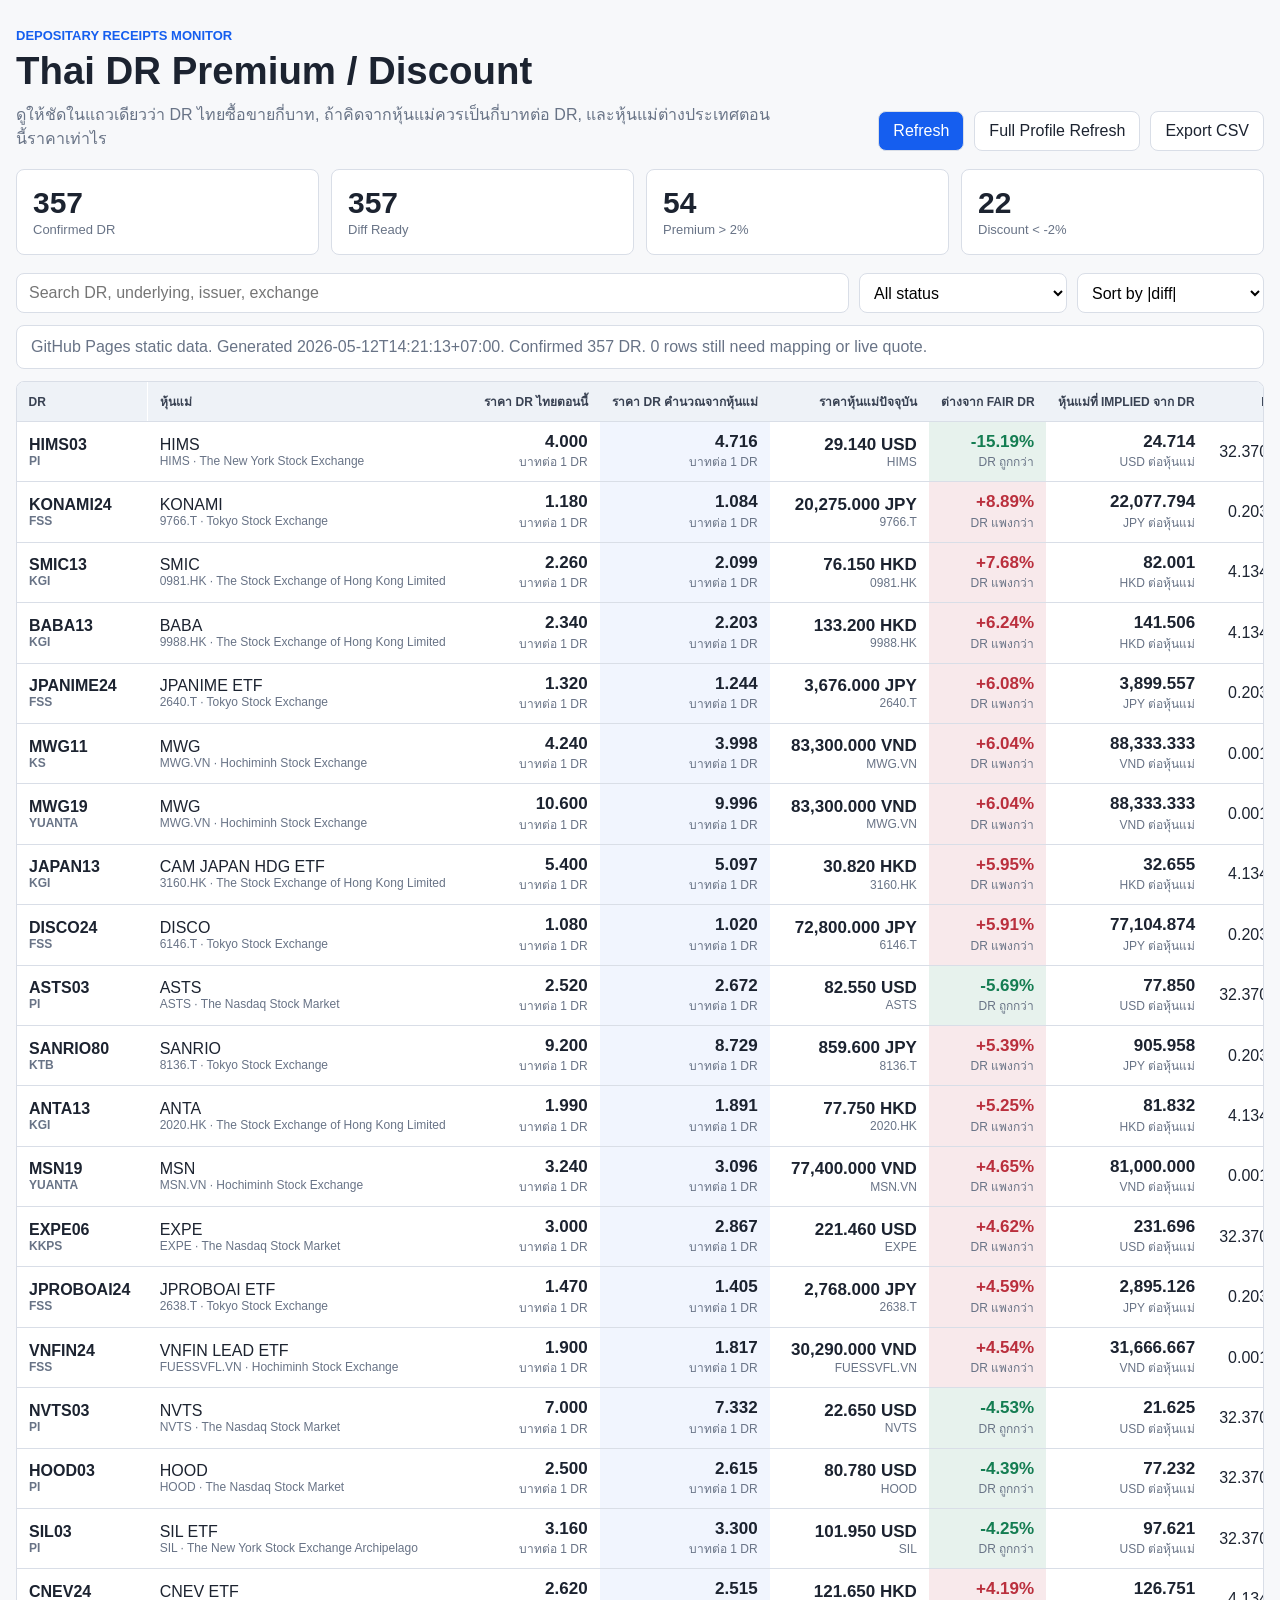
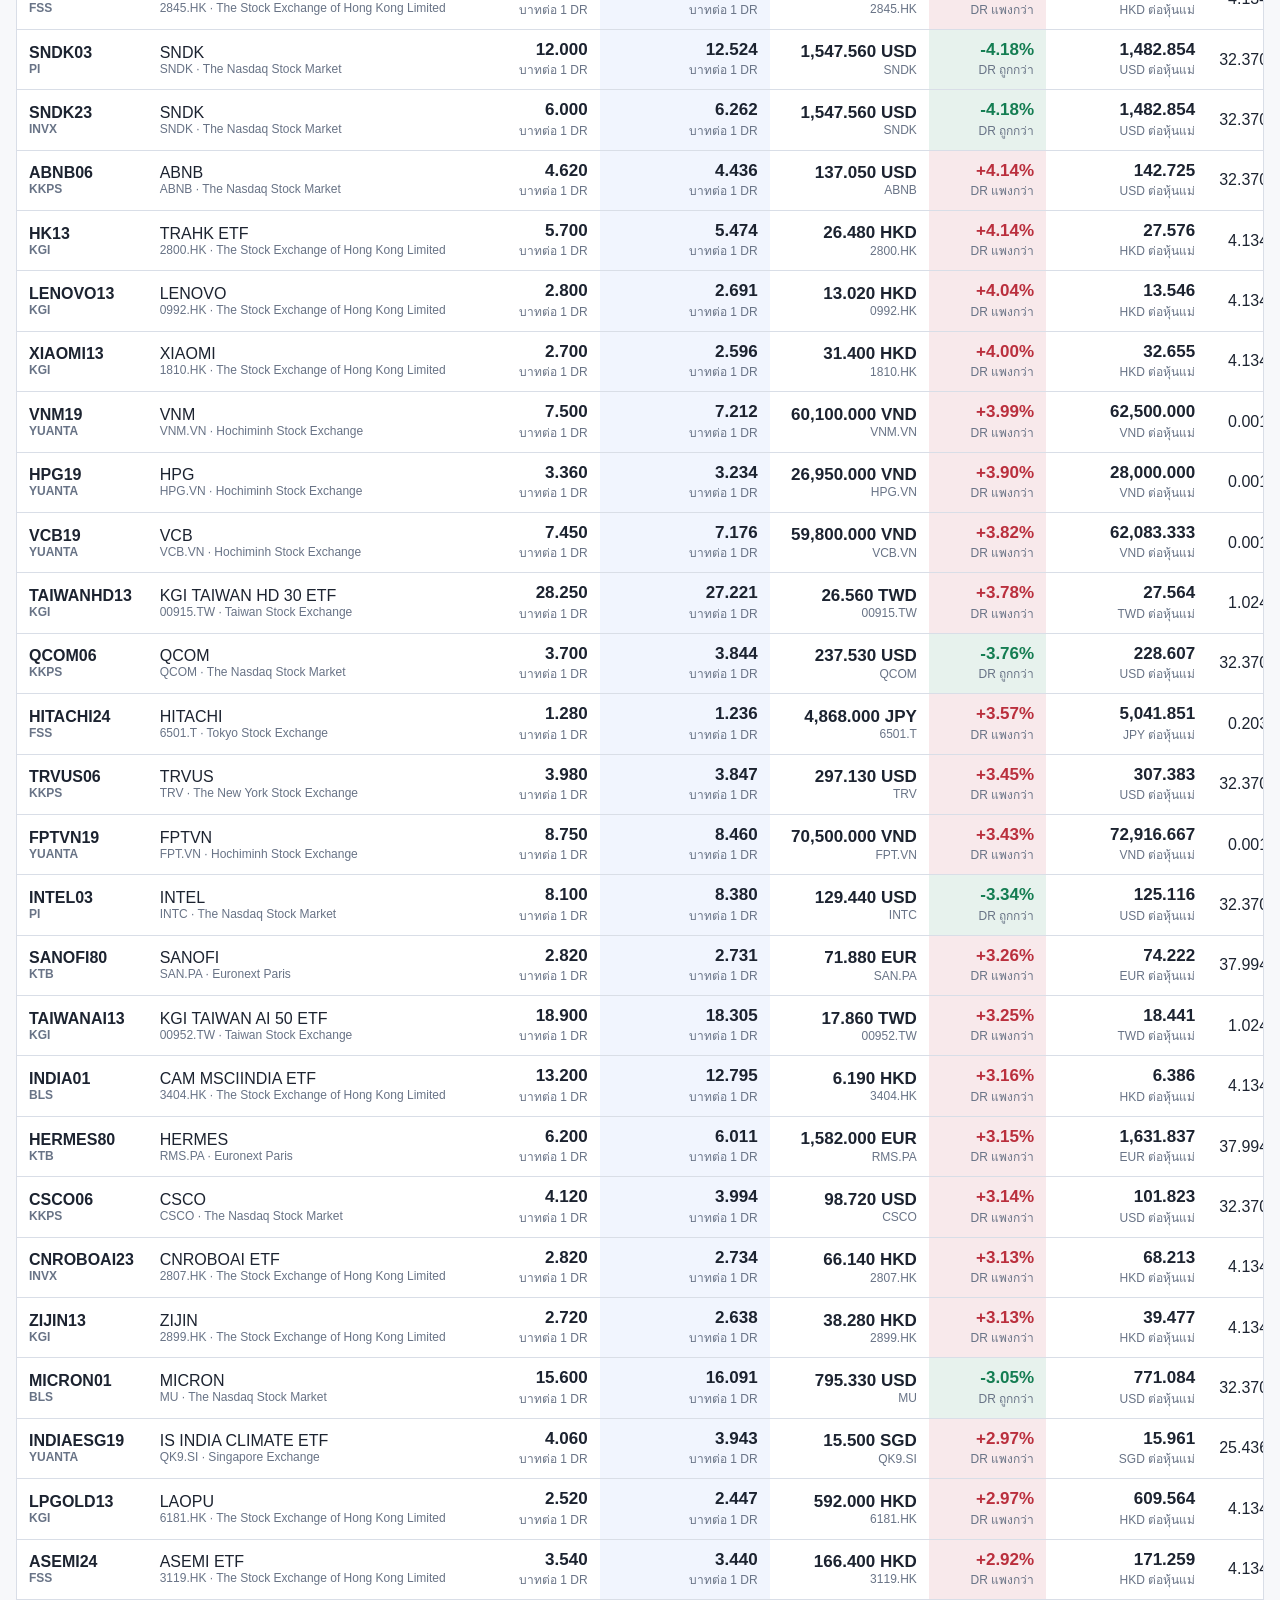
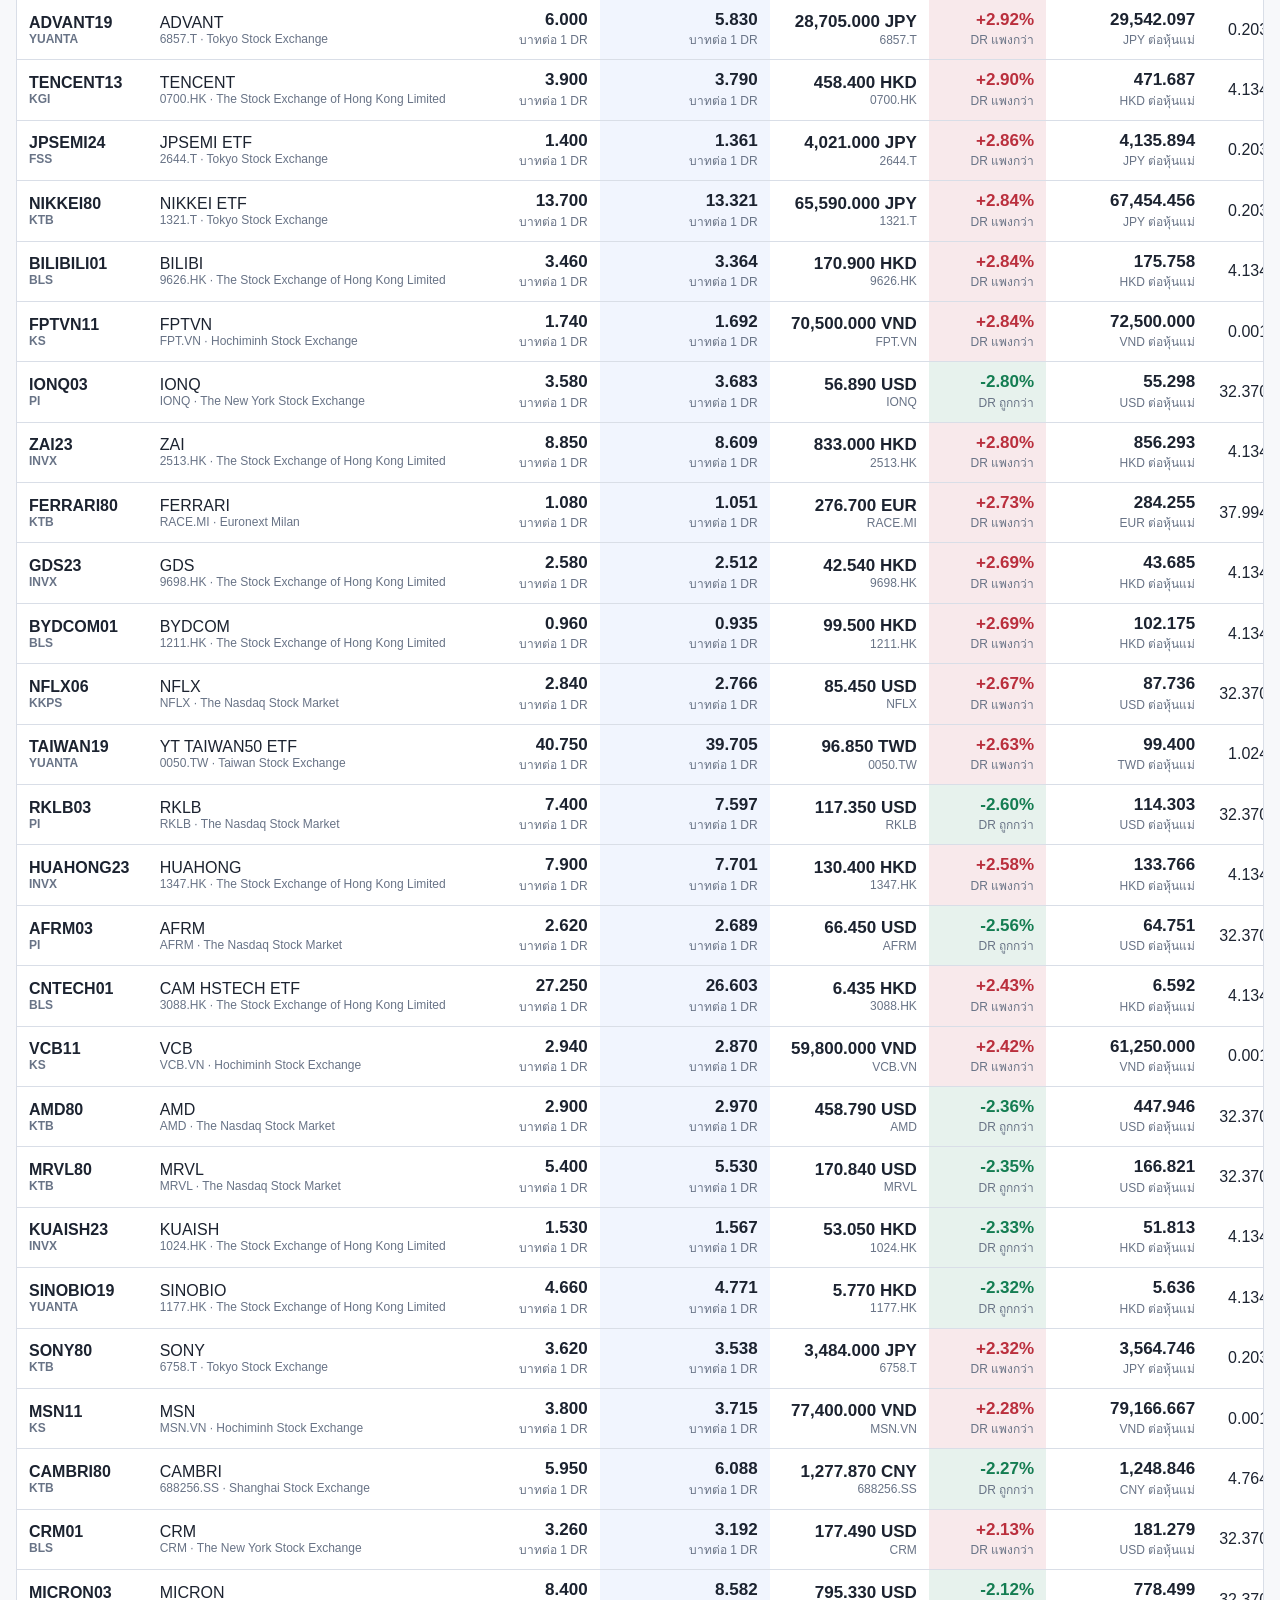
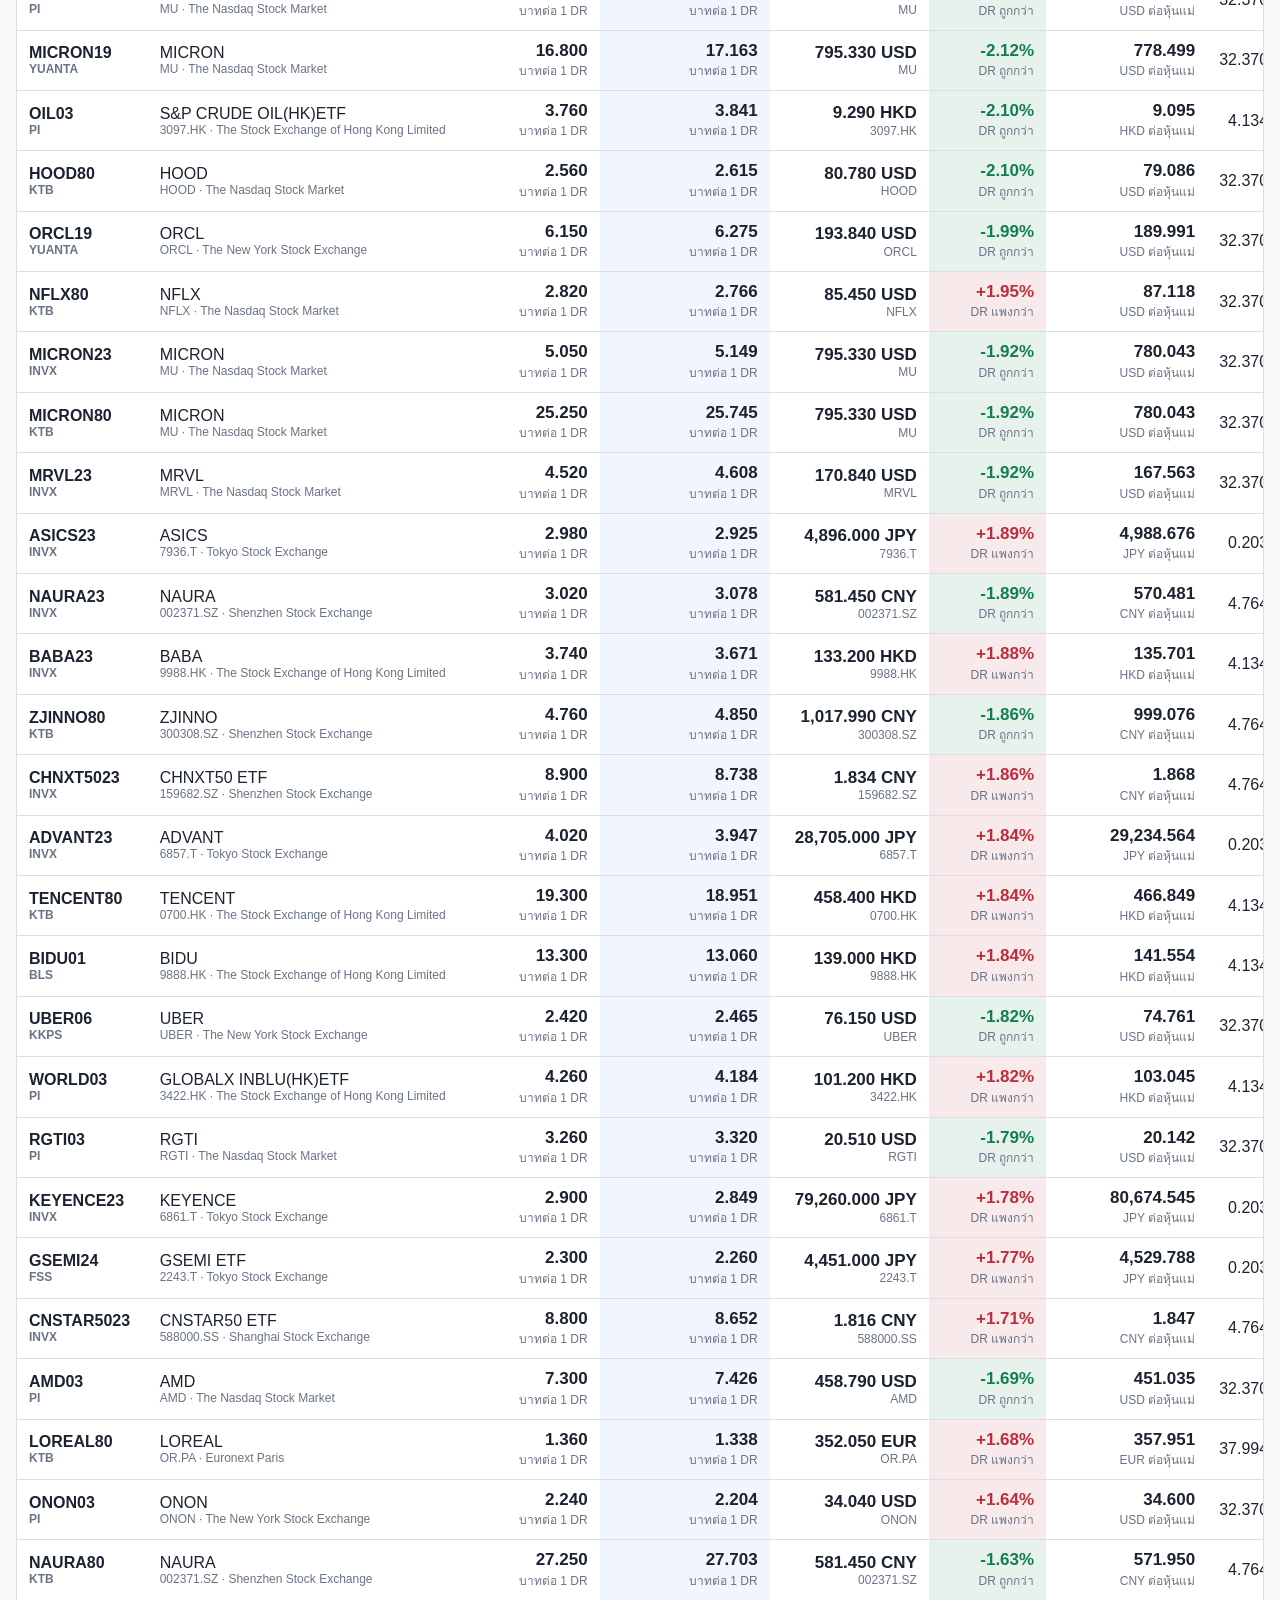
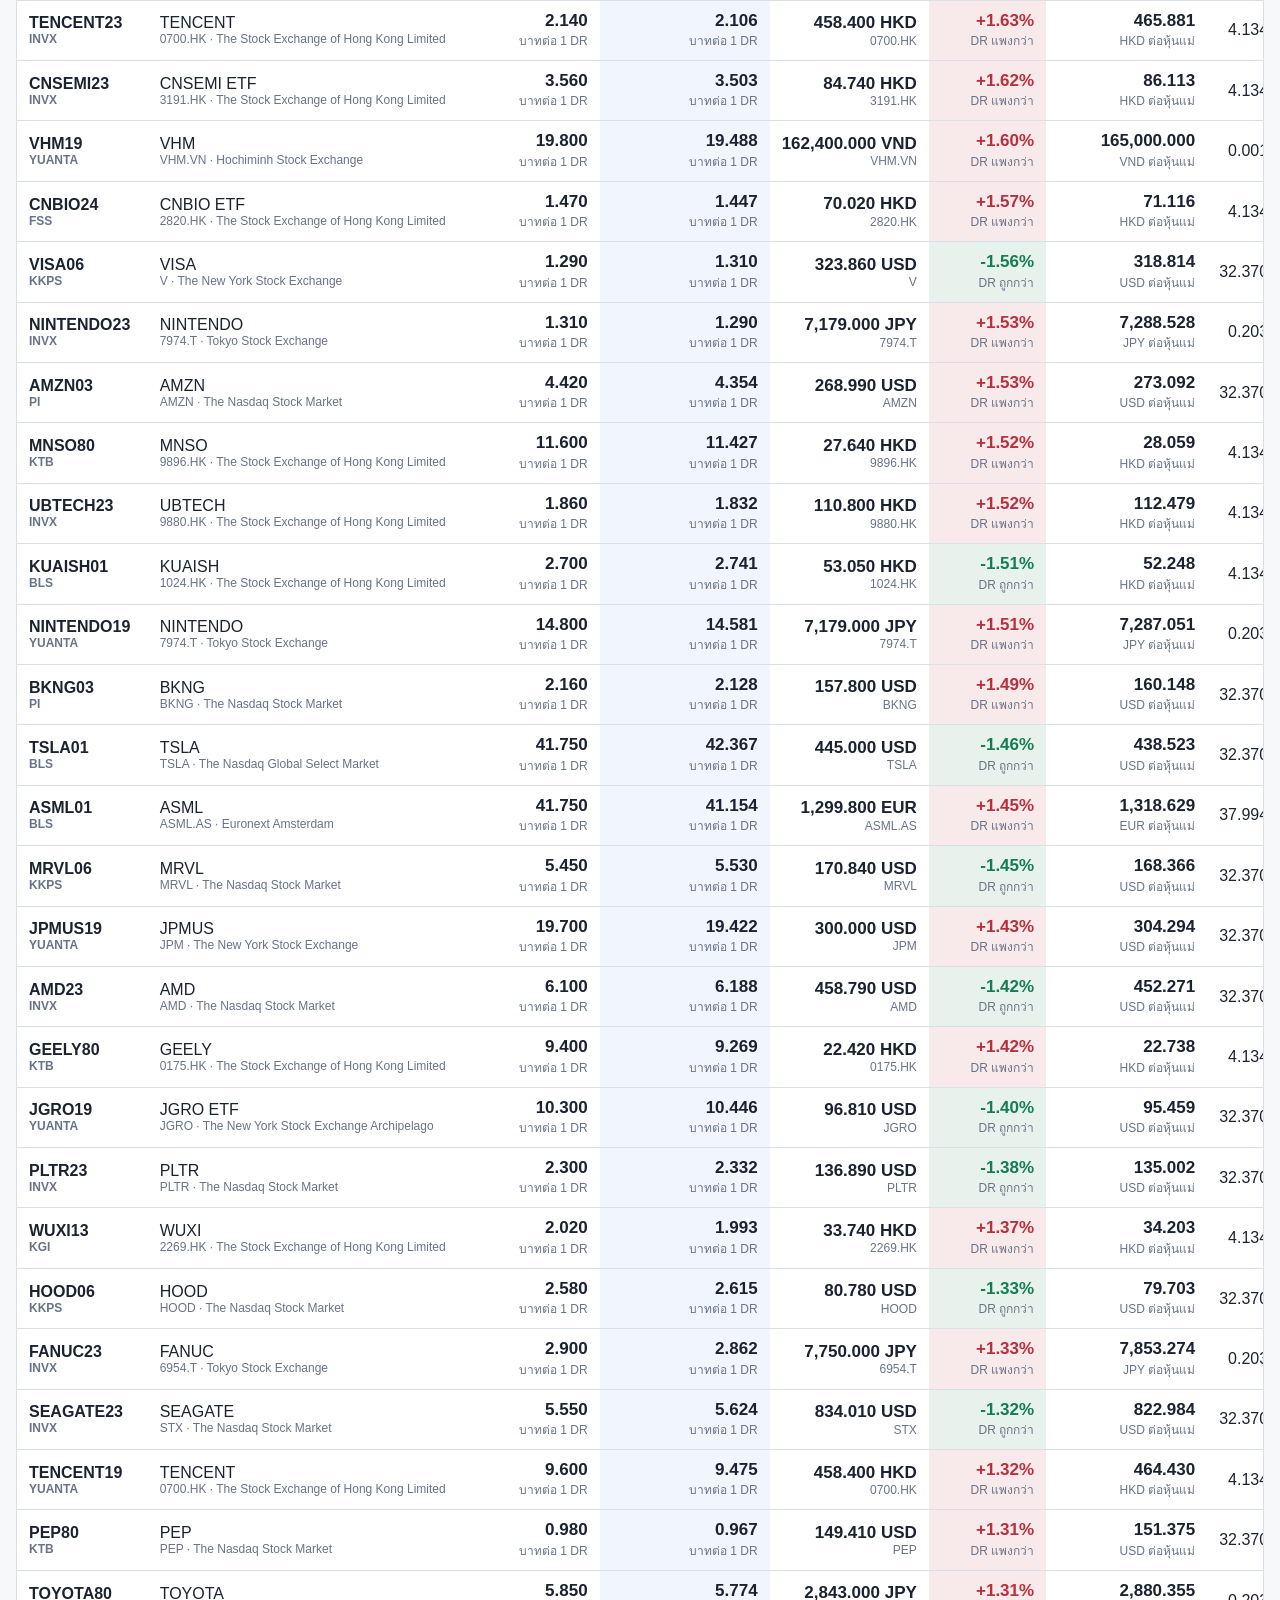
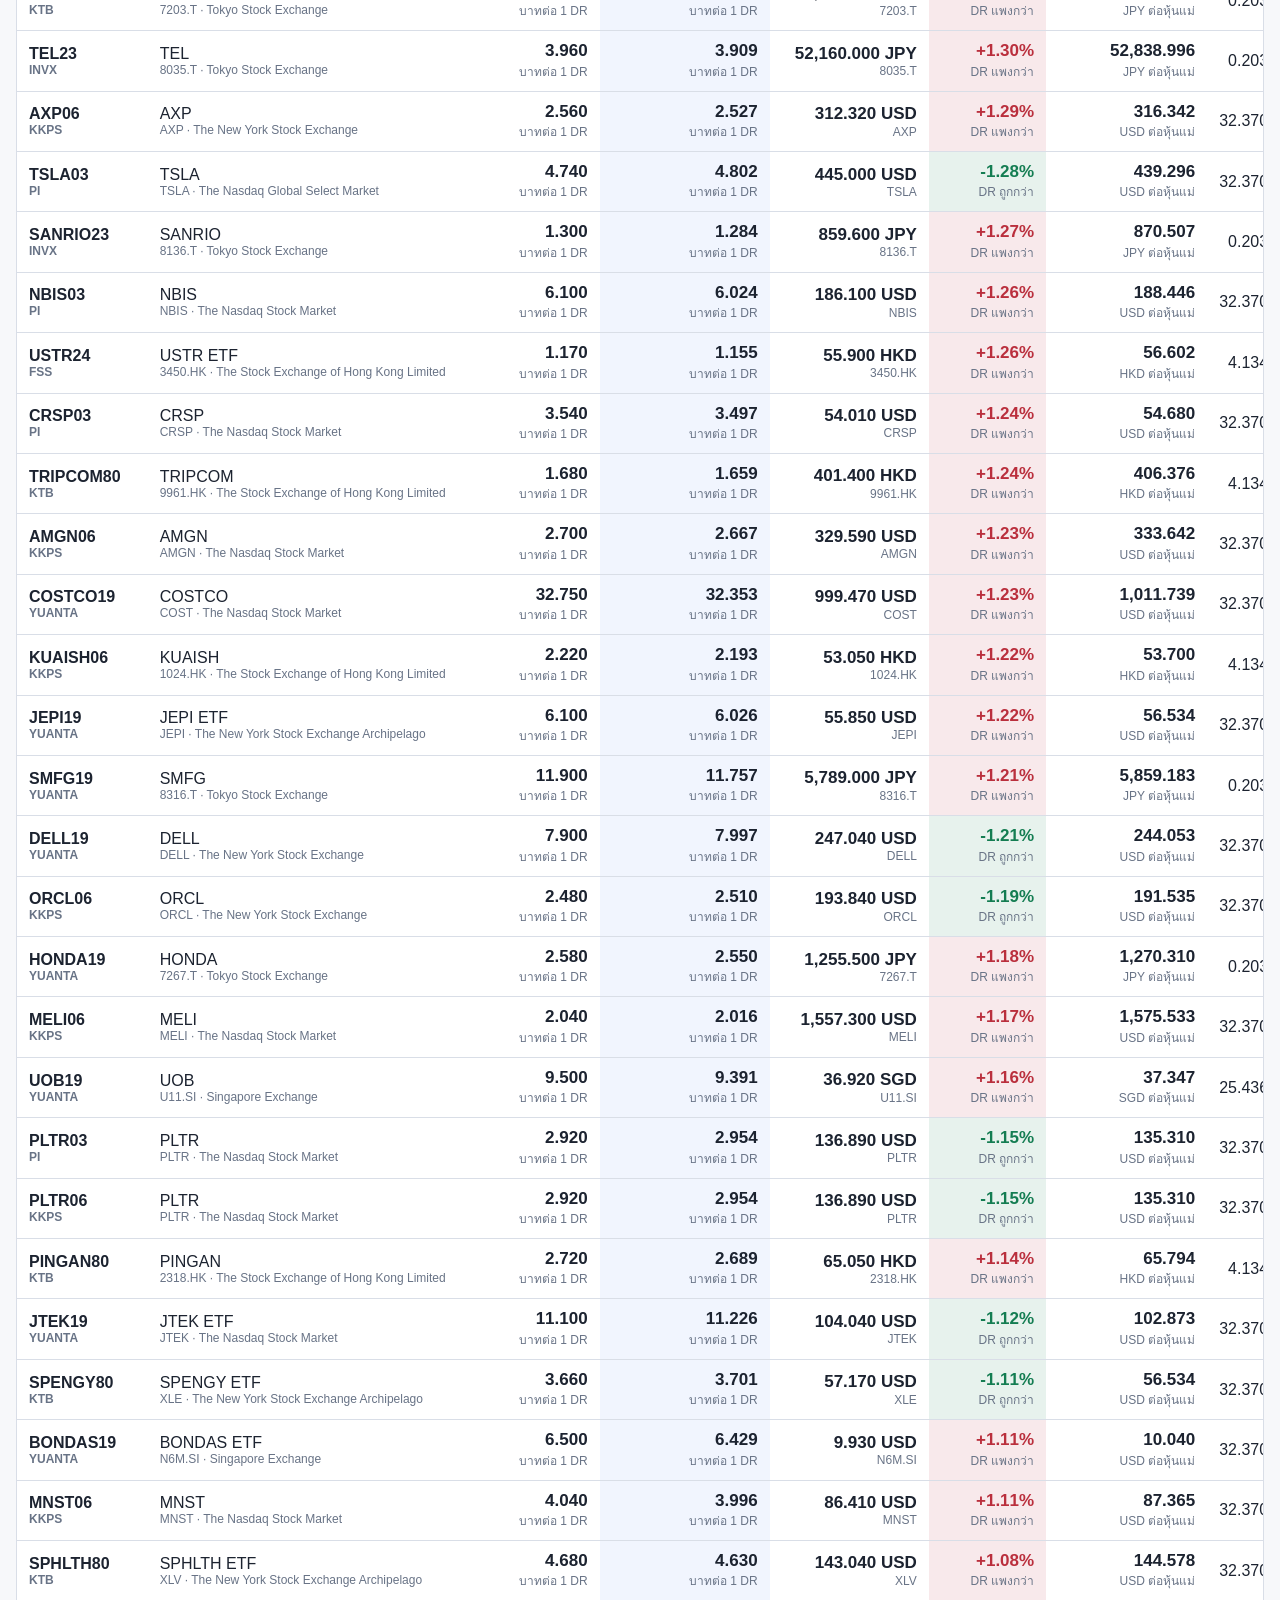
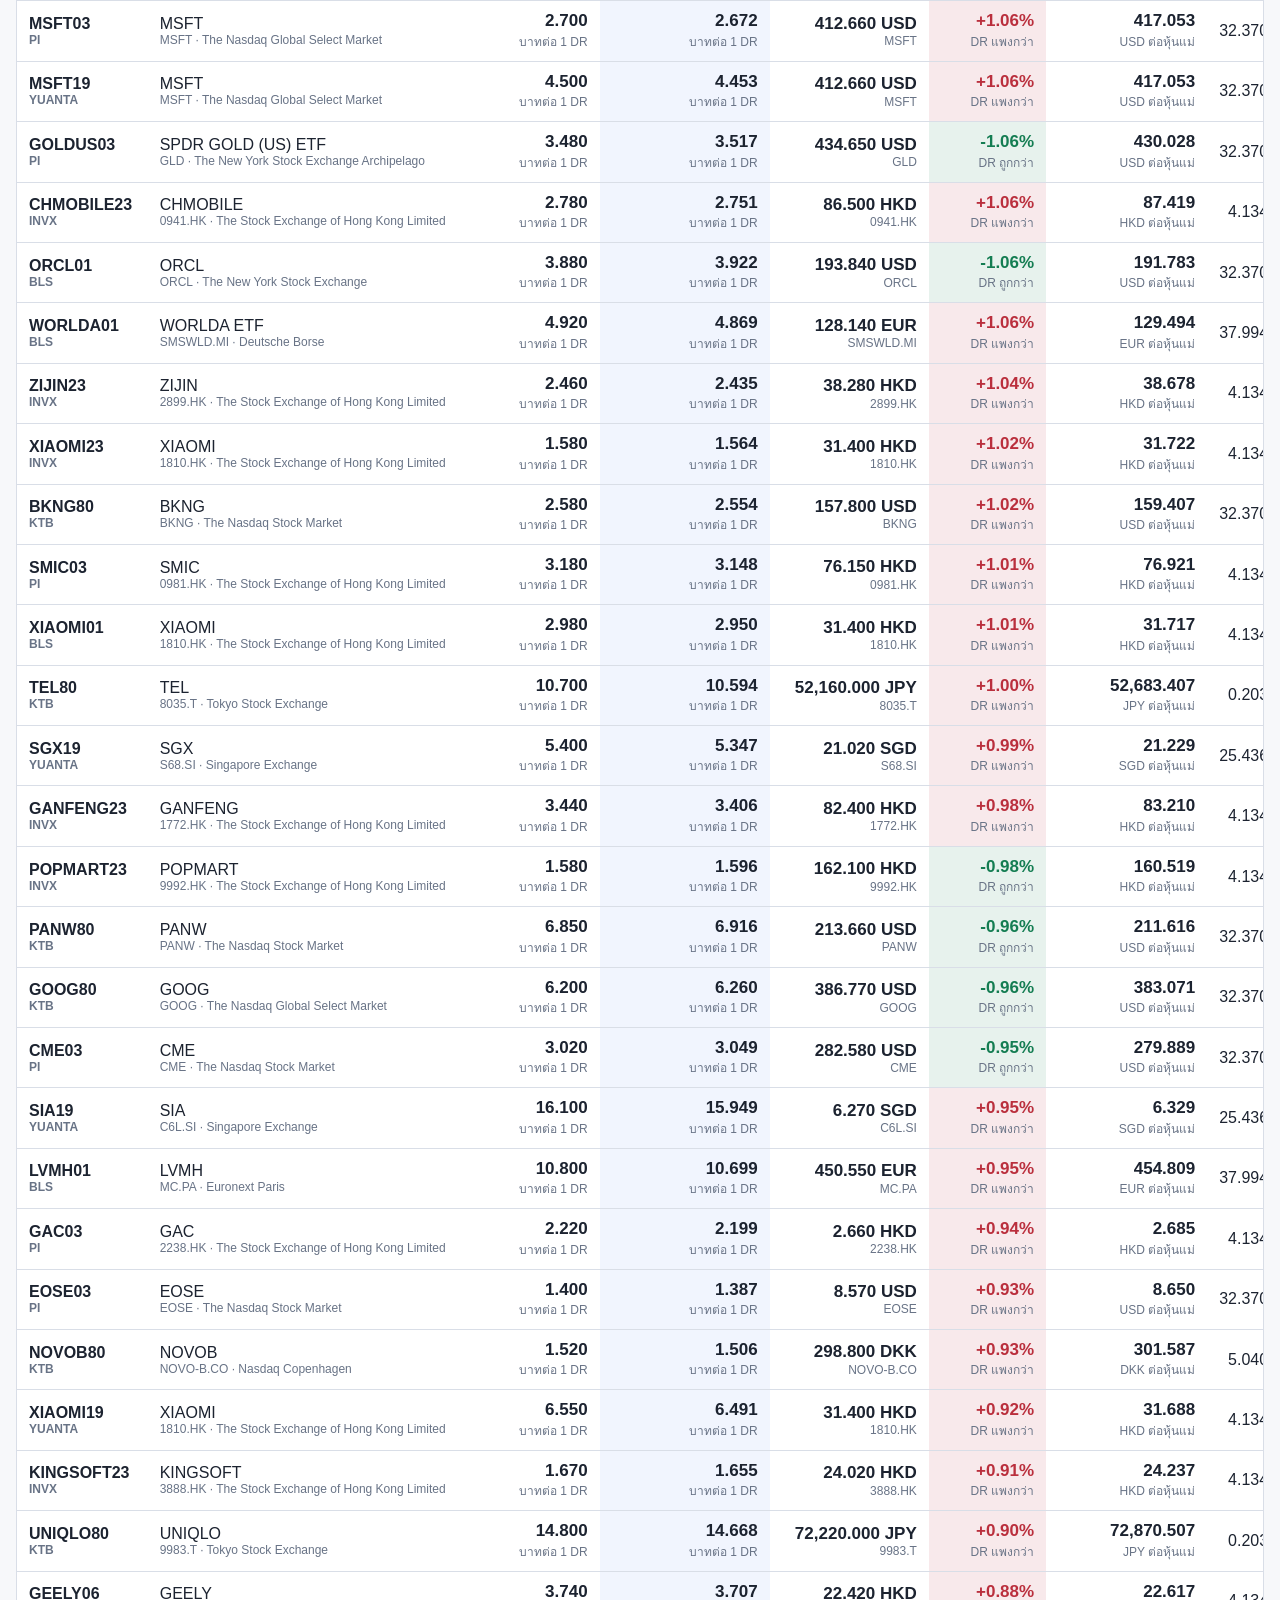
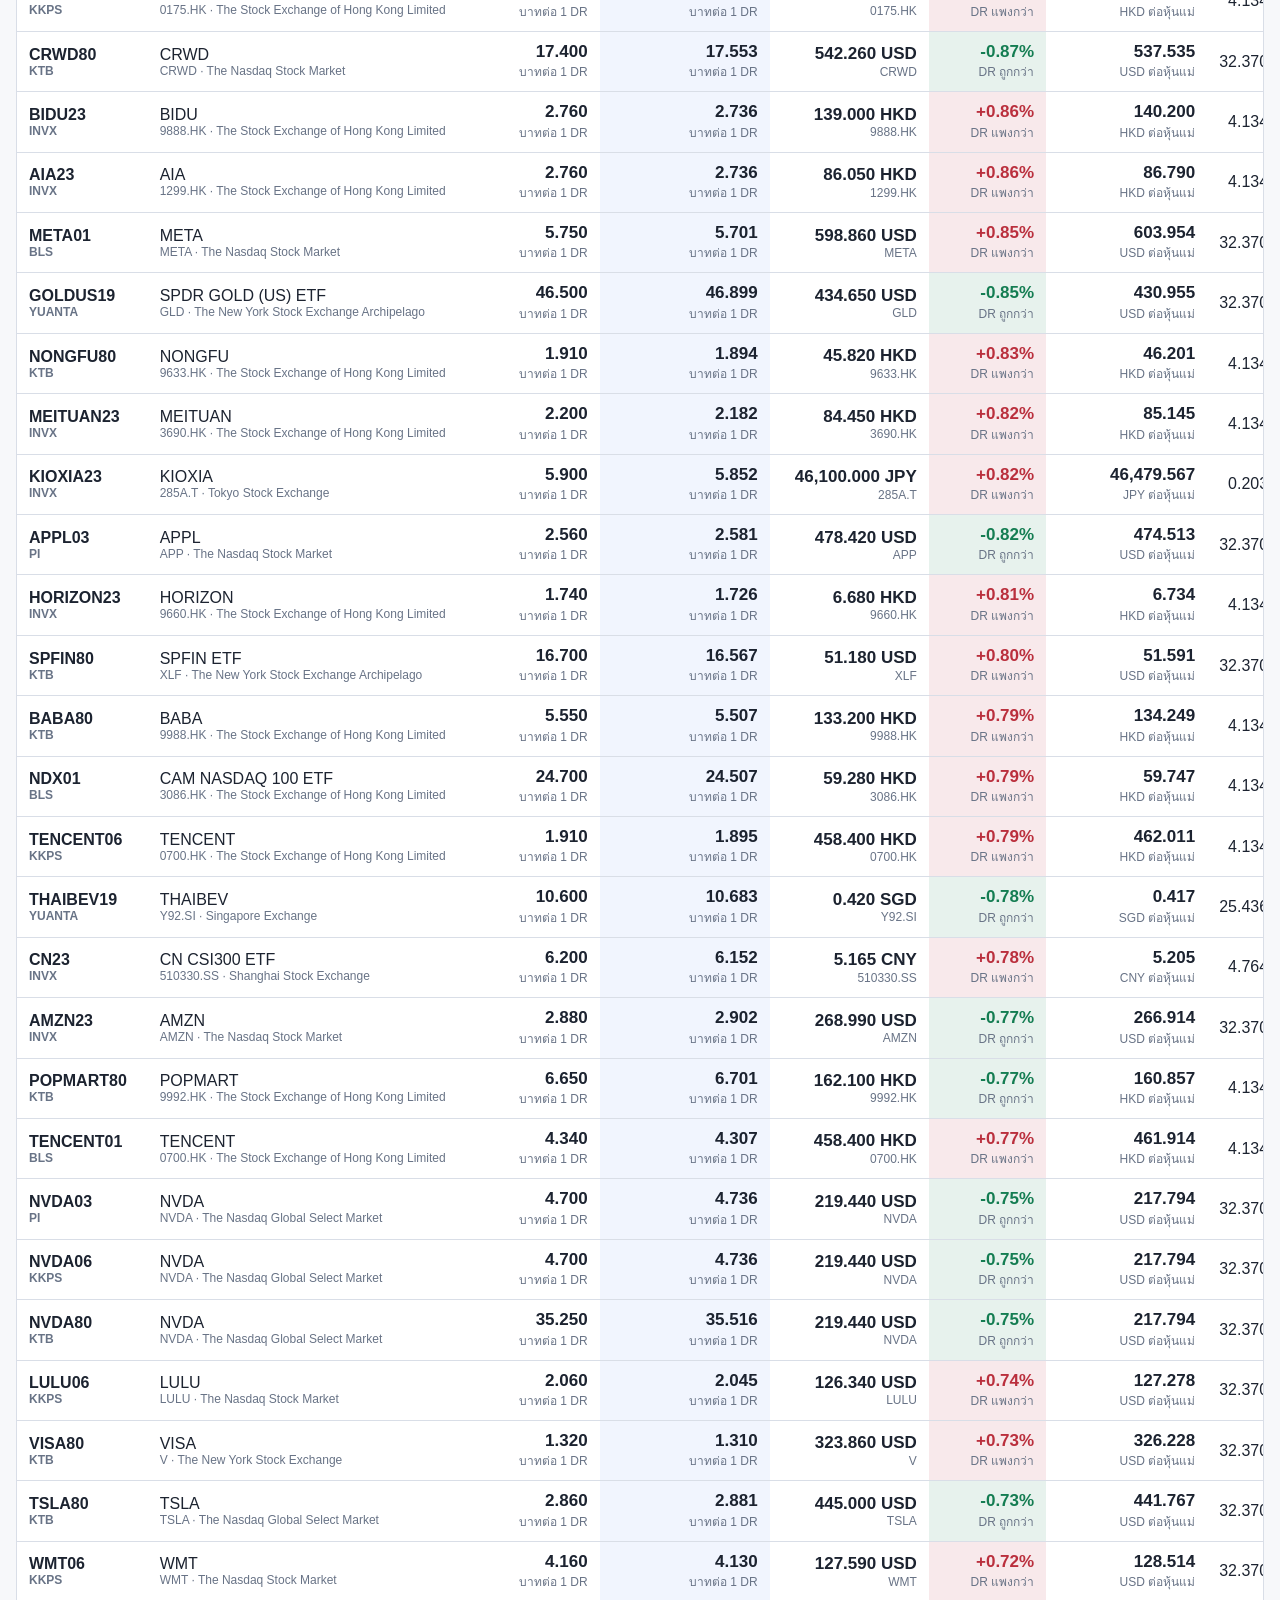
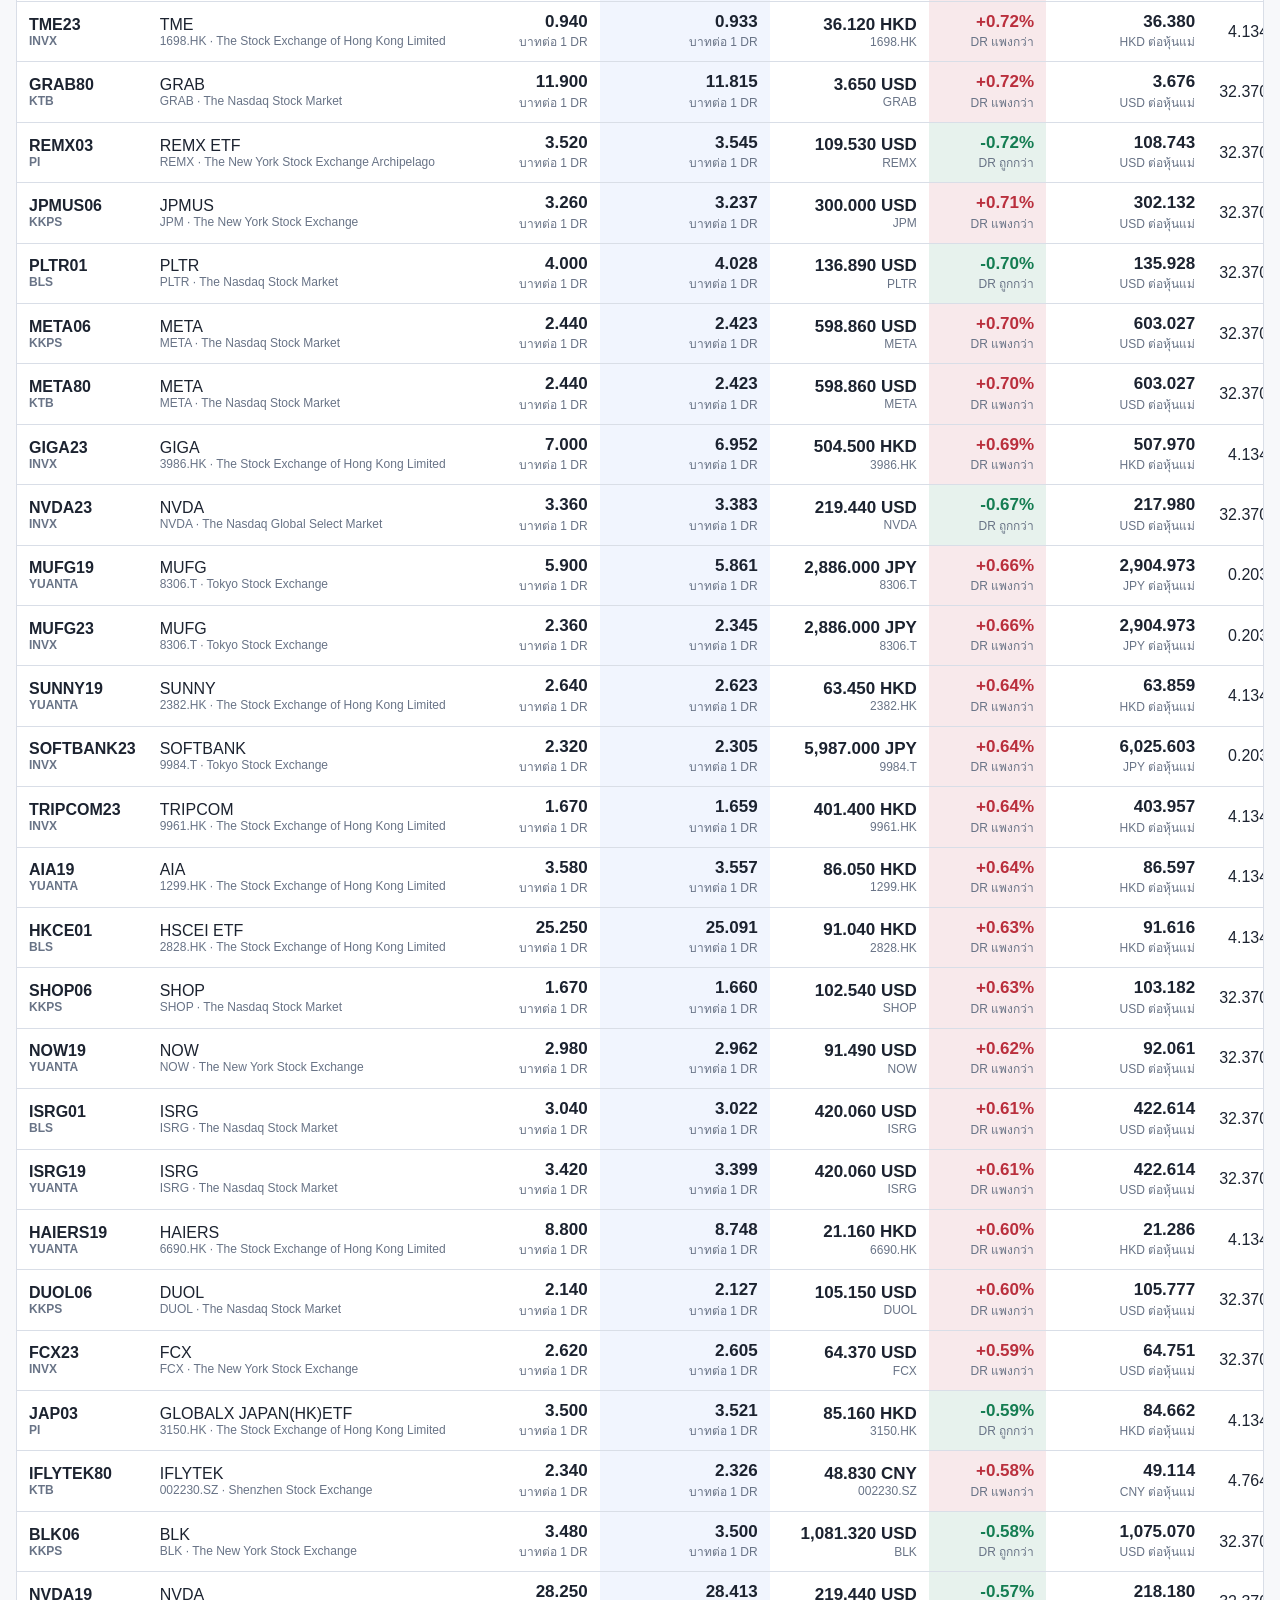
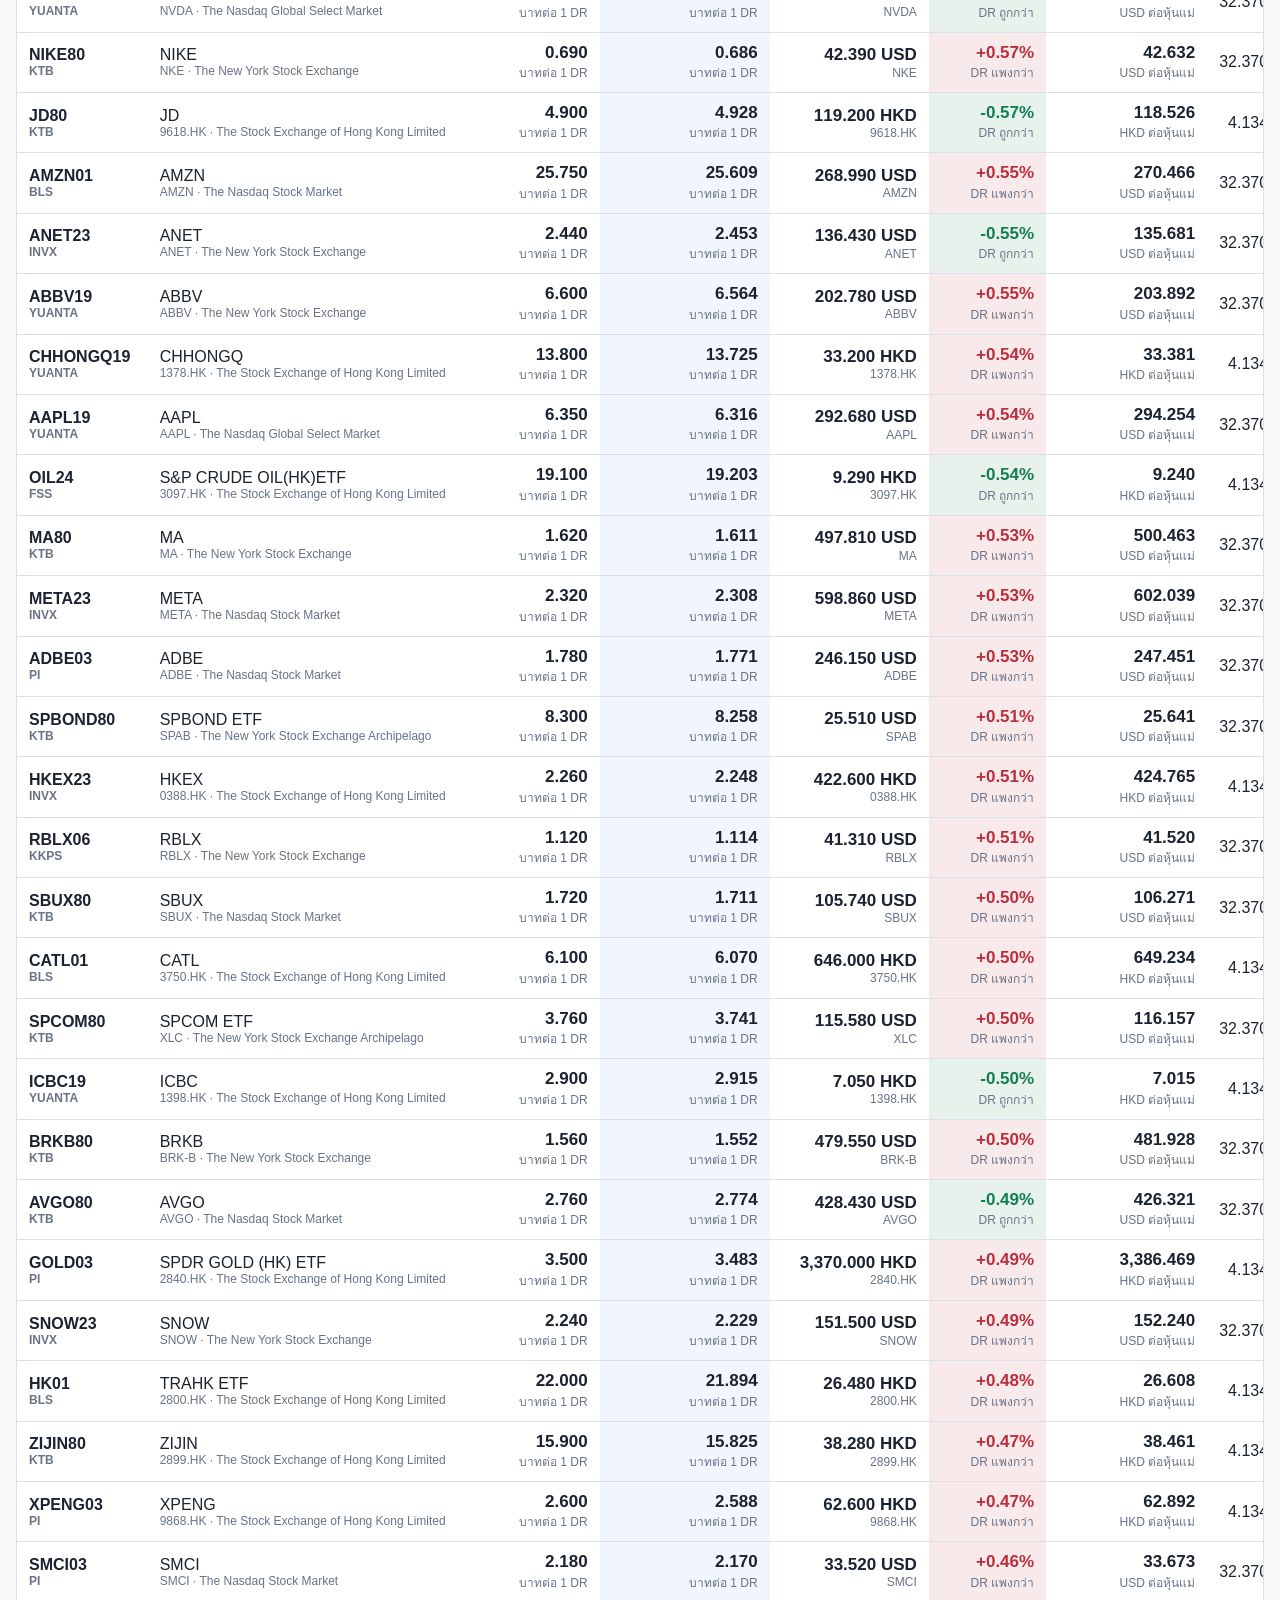
==== index.html @ 28b0d75f "Create Thai DR premium dashboard" ====
<!doctype html>
<html lang="th">
  <head>
    <meta charset="utf-8" />
    <meta name="viewport" content="width=device-width, initial-scale=1" />
    <title>Thai DR Premium Dashboard</title>
    <link rel="stylesheet" href="web/styles.css" />
  </head>
  <body>
    <main class="shell">
      <section class="topbar">
        <div>
          <p class="eyebrow">Depositary Receipts Monitor</p>
          <h1>Thai DR Premium / Discount</h1>
          <p class="subhead">
            ดูให้ชัดในแถวเดียวว่า DR ไทยซื้อขายกี่บาท, ถ้าคิดจากหุ้นแม่ควรเป็นกี่บาทต่อ DR,
            และหุ้นแม่ต่างประเทศตอนนี้ราคาเท่าไร
          </p>
        </div>
        <div class="actions">
          <button id="refreshBtn" title="Load latest generated data">Refresh</button>
          <button id="forceBtn" class="ghost" title="Only available when running local Python server">Full Profile Refresh</button>
          <a id="exportLink" class="ghost linkbtn" href="data/dashboard.csv">Export CSV</a>
        </div>
      </section>

      <section class="metrics" aria-live="polite">
        <div>
          <span id="confirmedCount">-</span>
          <label>Confirmed DR</label>
        </div>
        <div>
          <span id="withDiffCount">-</span>
          <label>Diff Ready</label>
        </div>
        <div>
          <span id="premiumCount">-</span>
          <label>Premium &gt; 2%</label>
        </div>
        <div>
          <span id="discountCount">-</span>
          <label>Discount &lt; -2%</label>
        </div>
      </section>

      <section class="controls">
        <input id="searchInput" type="search" placeholder="Search DR, underlying, issuer, exchange" />
        <select id="statusFilter">
          <option value="all">All status</option>
          <option value="premium">Premium</option>
          <option value="discount">Discount</option>
          <option value="ok">Near fair</option>
          <option value="needs_mapping_or_quote">Needs mapping / quote</option>
        </select>
        <select id="sortSelect">
          <option value="absDiff">Sort by |diff|</option>
          <option value="diffDesc">Premium high to low</option>
          <option value="diffAsc">Discount low to high</option>
          <option value="symbol">Symbol A-Z</option>
        </select>
      </section>

      <section id="notice" class="notice">Loading dashboard...</section>

      <section class="tablewrap">
        <table>
          <thead>
            <tr>
              <th>DR</th>
              <th>หุ้นแม่</th>
              <th>ราคา DR ไทยตอนนี้</th>
              <th>ราคา DR คำนวณจากหุ้นแม่</th>
              <th>ราคาหุ้นแม่ปัจจุบัน</th>
              <th>ต่างจาก Fair DR</th>
              <th>หุ้นแม่ที่ implied จาก DR</th>
              <th>FX</th>
              <th>Ratio</th>
              <th>Status</th>
            </tr>
          </thead>
          <tbody id="rows"></tbody>
        </table>
      </section>
    </main>
    <script src="web/app.js"></script>
  </body>
</html>
---- web/styles.css ----
:root {
  color-scheme: light;
  --bg: #f7f8fa;
  --panel: #ffffff;
  --text: #1c2330;
  --muted: #687386;
  --line: #d9dee7;
  --blue: #155eef;
  --green: #147d52;
  --red: #ba2f3d;
  --amber: #936316;
}

* {
  box-sizing: border-box;
}

body {
  margin: 0;
  background: var(--bg);
  color: var(--text);
  font-family: "Segoe UI", Tahoma, Arial, sans-serif;
}

.shell {
  width: min(1480px, calc(100% - 32px));
  margin: 0 auto;
  padding: 28px 0;
}

.topbar {
  display: flex;
  align-items: flex-end;
  justify-content: space-between;
  gap: 24px;
  margin-bottom: 18px;
}

.eyebrow {
  margin: 0 0 6px;
  color: var(--blue);
  font-size: 13px;
  font-weight: 700;
  letter-spacing: 0;
  text-transform: uppercase;
}

h1 {
  margin: 0;
  font-size: clamp(28px, 3vw, 42px);
  letter-spacing: 0;
}

.subhead {
  max-width: 760px;
  margin: 10px 0 0;
  color: var(--muted);
  line-height: 1.5;
}

.actions,
.controls {
  display: flex;
  gap: 10px;
  flex-wrap: wrap;
}

button,
.linkbtn,
input,
select {
  min-height: 40px;
  border: 1px solid var(--line);
  border-radius: 8px;
  font: inherit;
}

button,
.linkbtn {
  padding: 0 14px;
  background: var(--blue);
  color: #fff;
  cursor: pointer;
  text-decoration: none;
  display: inline-flex;
  align-items: center;
}

button.ghost,
.linkbtn.ghost {
  background: #fff;
  color: var(--text);
}

button:disabled {
  cursor: wait;
  opacity: 0.65;
}

.metrics {
  display: grid;
  grid-template-columns: repeat(4, minmax(140px, 1fr));
  gap: 12px;
  margin: 18px 0;
}

.metrics > div,
.notice,
.tablewrap {
  background: var(--panel);
  border: 1px solid var(--line);
  border-radius: 8px;
}

.metrics > div {
  padding: 16px;
}

.metrics span {
  display: block;
  font-size: 30px;
  font-weight: 760;
}

.metrics label {
  color: var(--muted);
  font-size: 13px;
}

.controls {
  margin: 18px 0 12px;
}

.controls input {
  flex: 1 1 360px;
  padding: 0 12px;
}

.controls select {
  padding: 0 10px;
  background: #fff;
}

.notice {
  padding: 12px 14px;
  color: var(--muted);
  margin-bottom: 12px;
}

.notice.error {
  color: var(--red);
  border-color: rgba(186, 47, 61, 0.35);
}

.tablewrap {
  overflow: auto;
}

table {
  width: 100%;
  border-collapse: collapse;
  min-width: 1320px;
}

th,
td {
  border-bottom: 1px solid var(--line);
  padding: 10px 12px;
  text-align: right;
  white-space: nowrap;
}

th {
  position: sticky;
  top: 0;
  background: #eef2f7;
  color: #384152;
  font-size: 12px;
  text-transform: uppercase;
  letter-spacing: 0;
  z-index: 1;
}

th:first-child,
td:first-child,
th:nth-child(2),
td:nth-child(2),
td.status {
  text-align: left;
}

td:first-child {
  font-weight: 720;
}

.price-cell,
.fair-price {
  min-width: 142px;
}

.price-main {
  font-size: 17px;
  font-weight: 760;
  line-height: 1.2;
}

.fair-price {
  background: rgba(21, 94, 239, 0.06);
}

.muted {
  color: var(--muted);
  font-size: 12px;
}

.pill {
  display: inline-flex;
  align-items: center;
  min-height: 24px;
  border-radius: 999px;
  padding: 0 9px;
  font-size: 12px;
  font-weight: 700;
}

.premium {
  color: var(--red);
  background: rgba(186, 47, 61, 0.1);
}

.discount {
  color: var(--green);
  background: rgba(20, 125, 82, 0.1);
}

.ok {
  color: #33506d;
  background: rgba(51, 80, 109, 0.1);
}

.needs_mapping_or_quote {
  color: var(--amber);
  background: rgba(147, 99, 22, 0.12);
}

@media (max-width: 860px) {
  .topbar {
    align-items: stretch;
    flex-direction: column;
  }

  .metrics {
    grid-template-columns: repeat(2, minmax(120px, 1fr));
  }
}
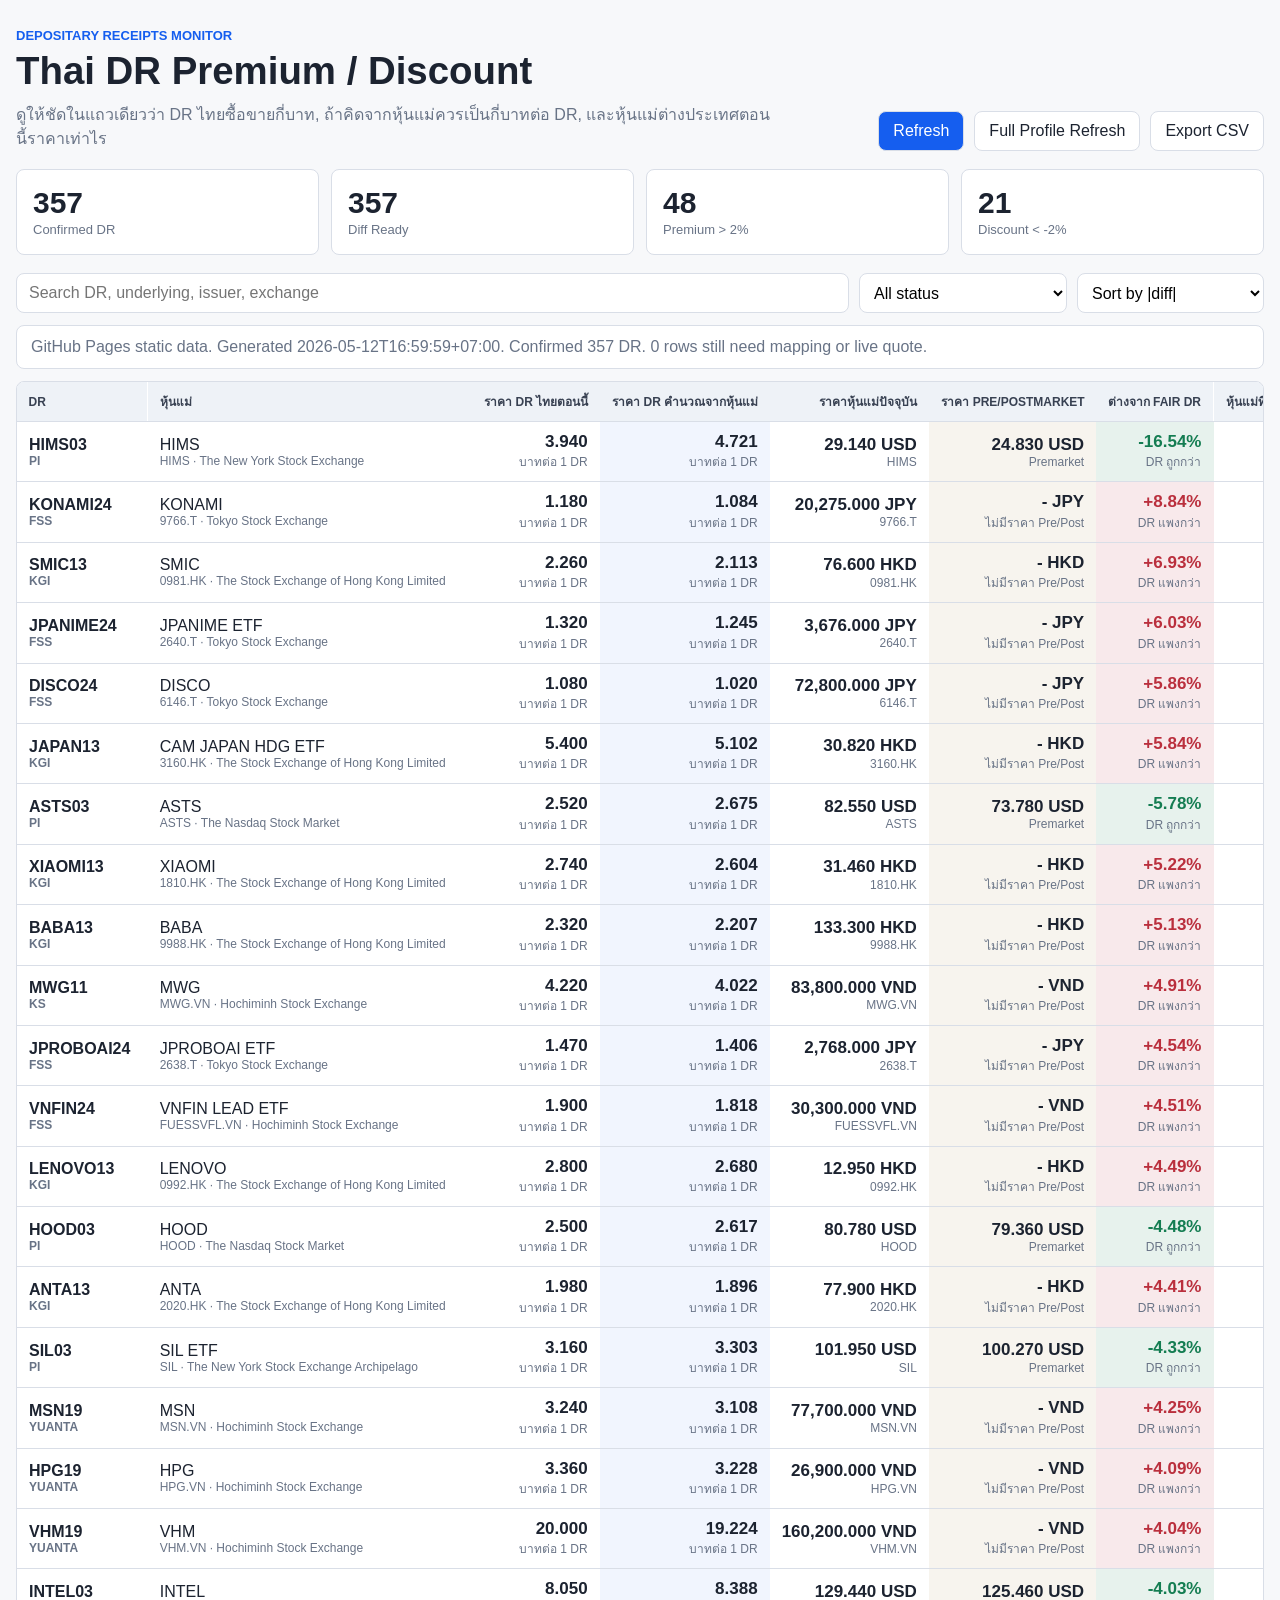
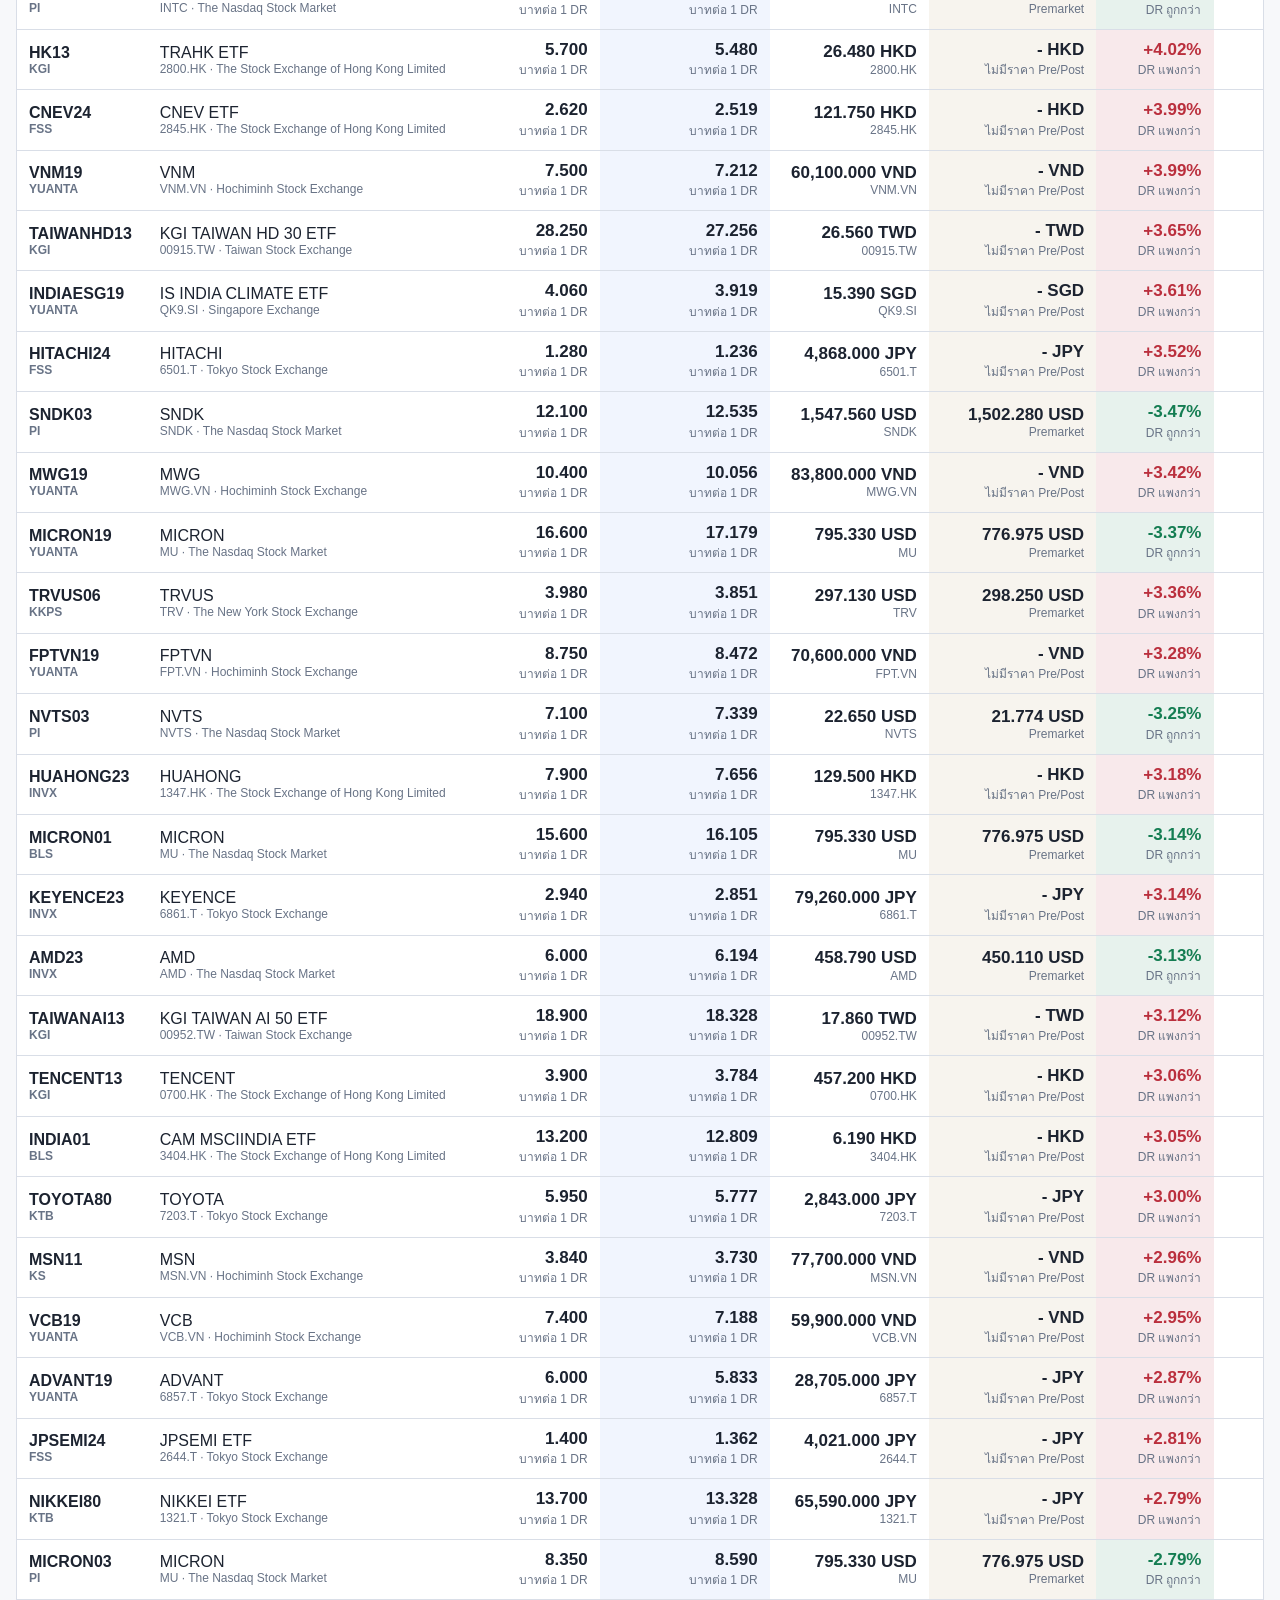
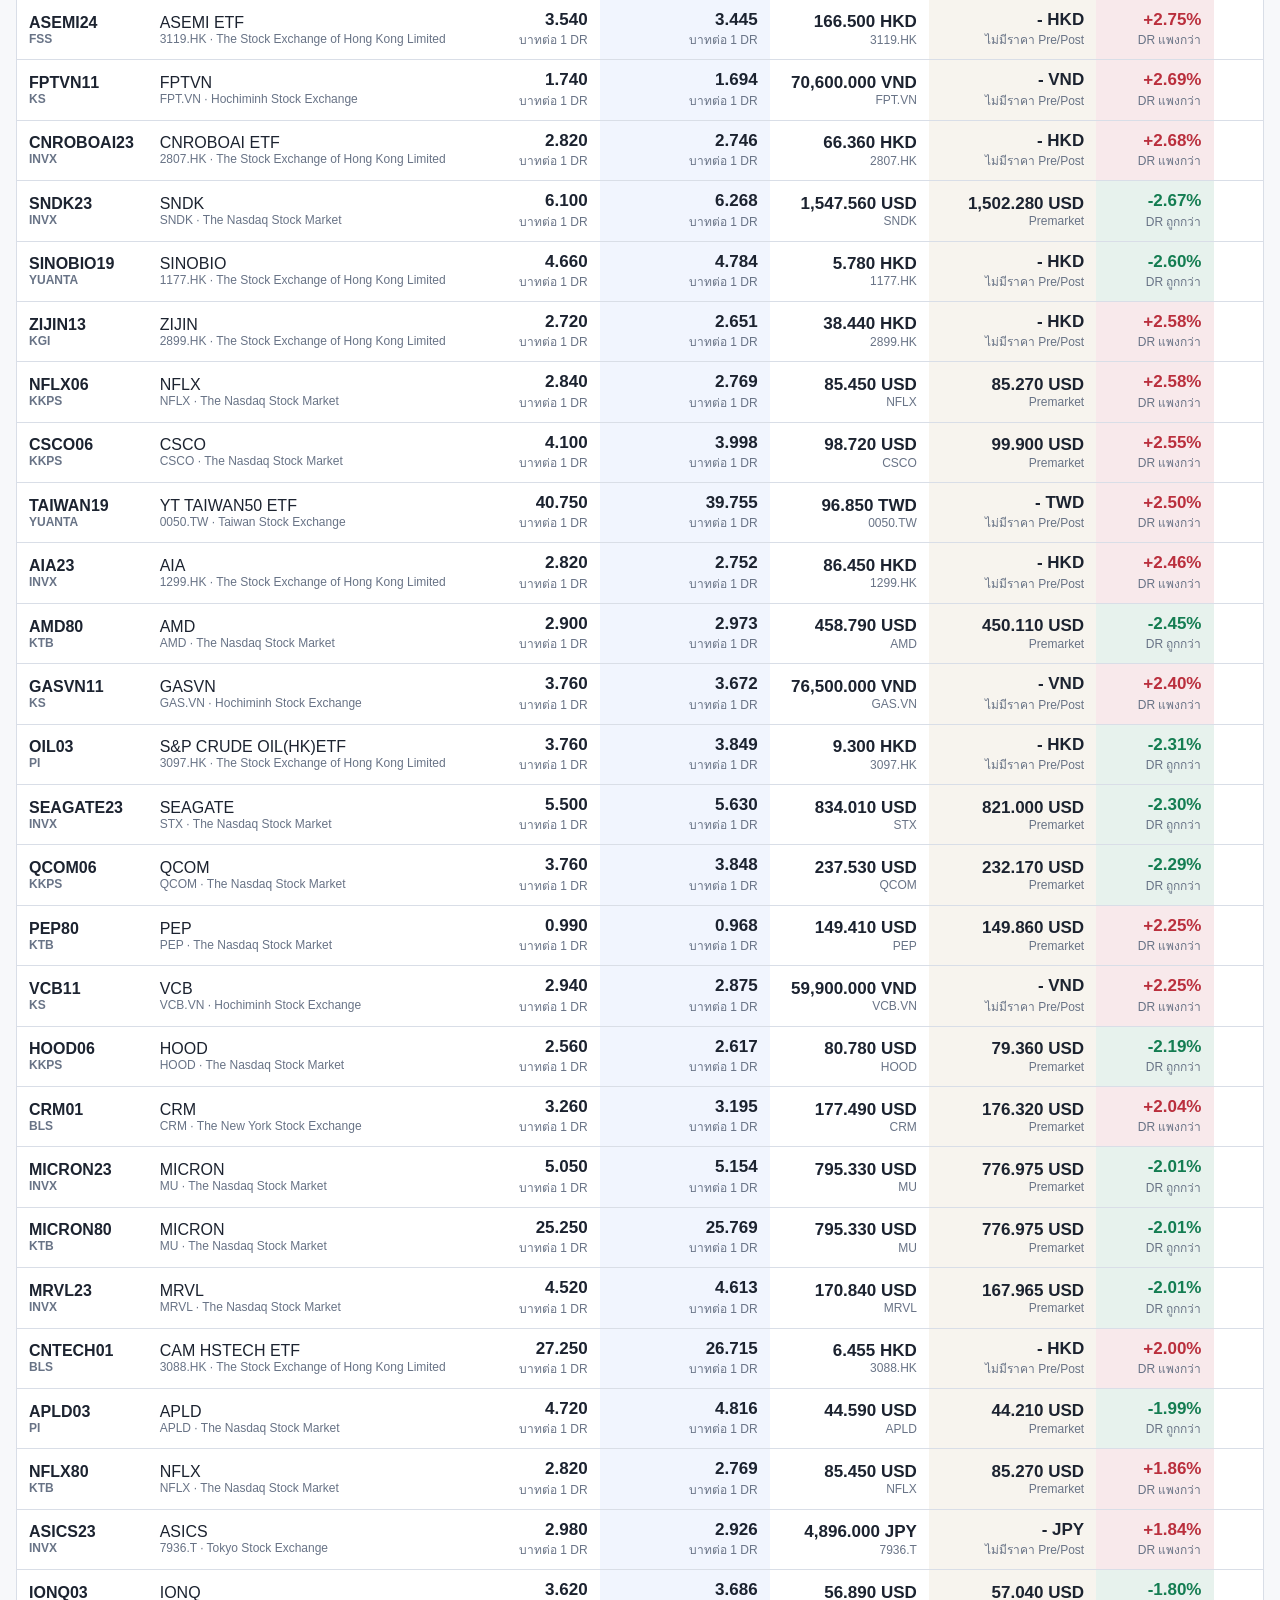
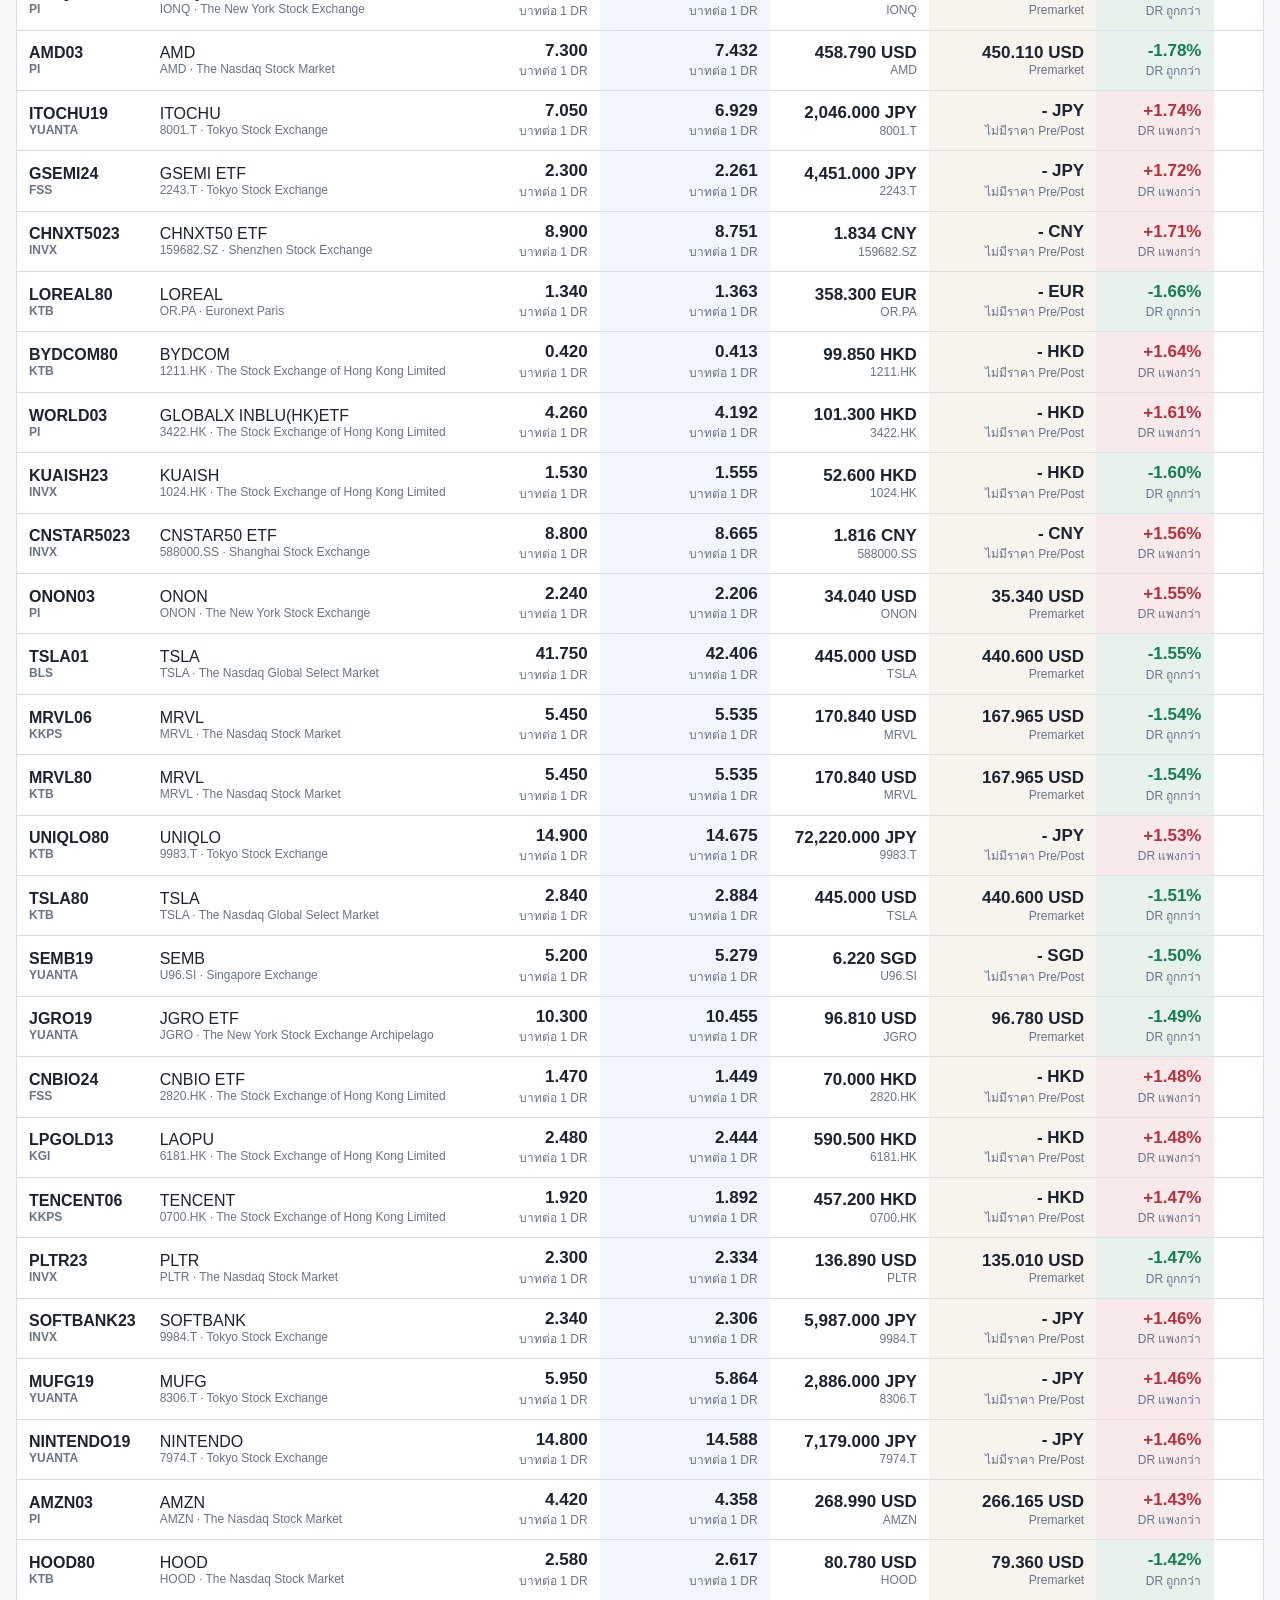
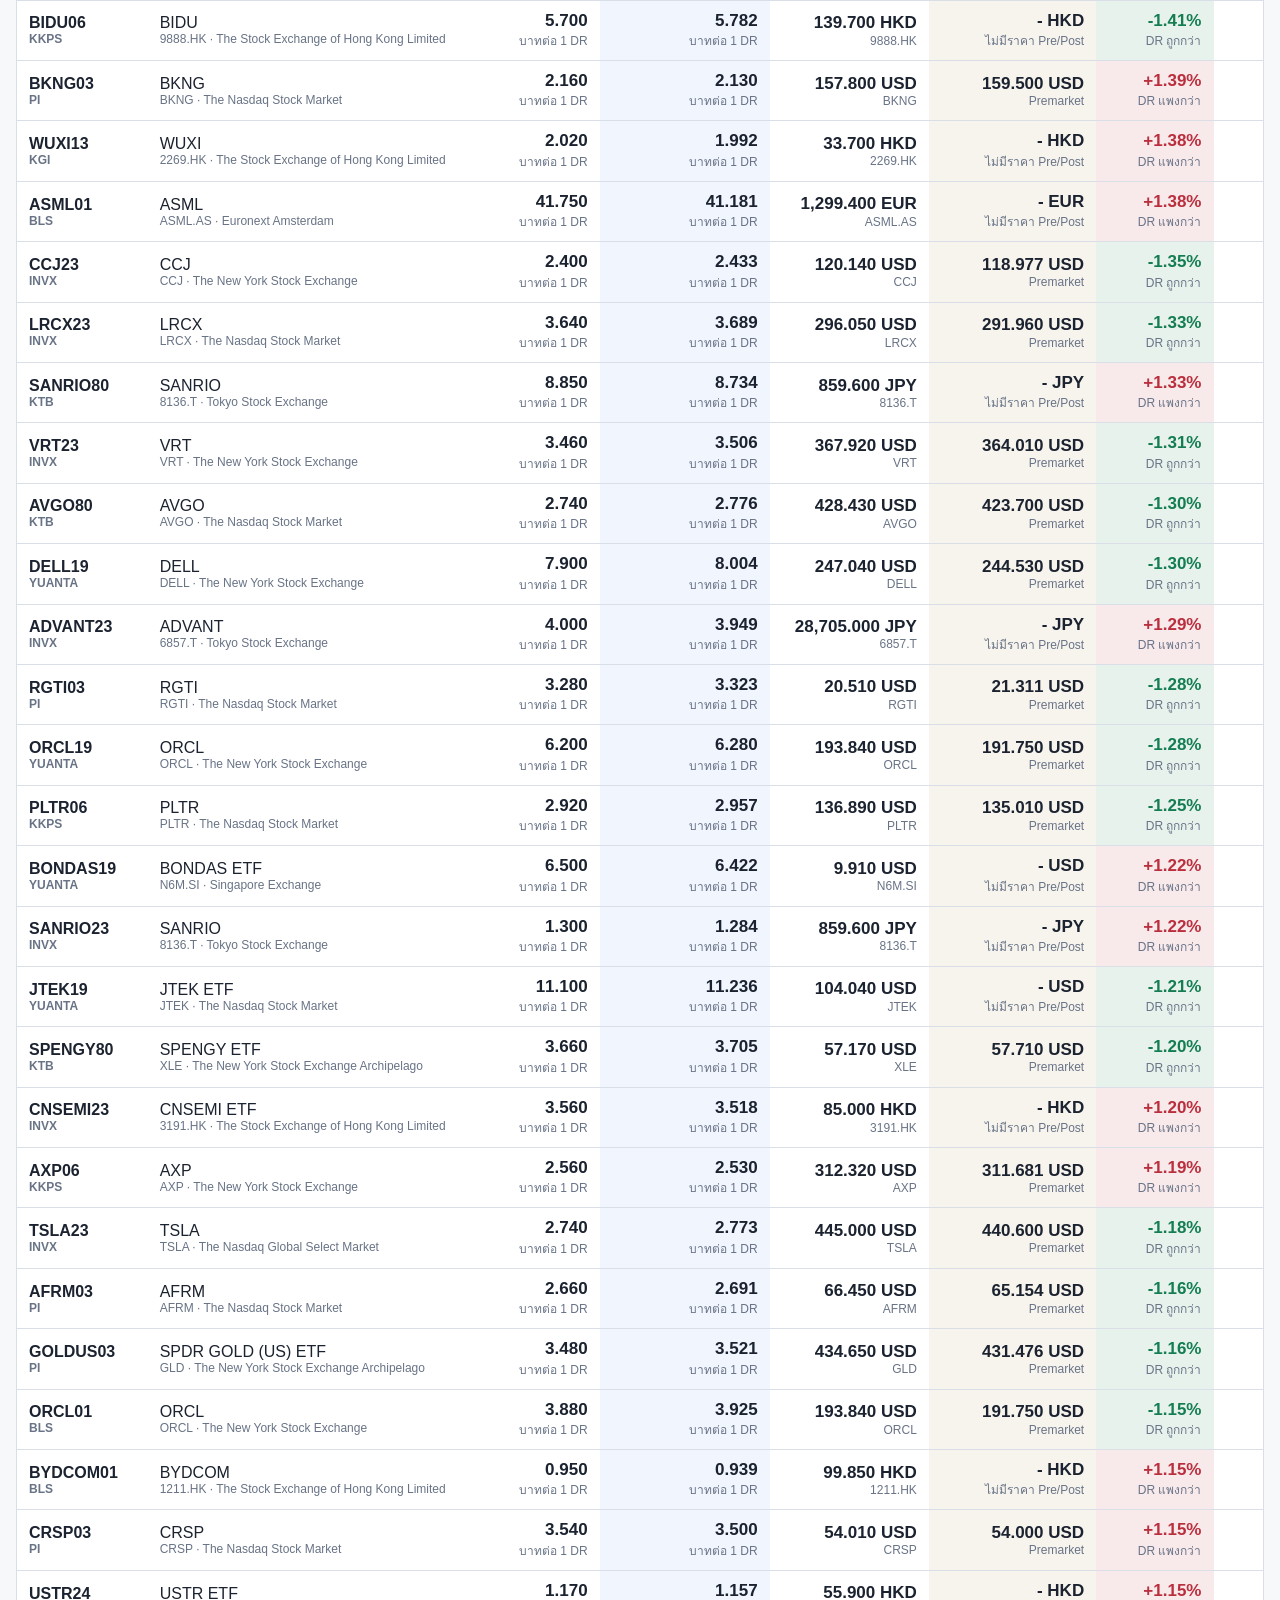
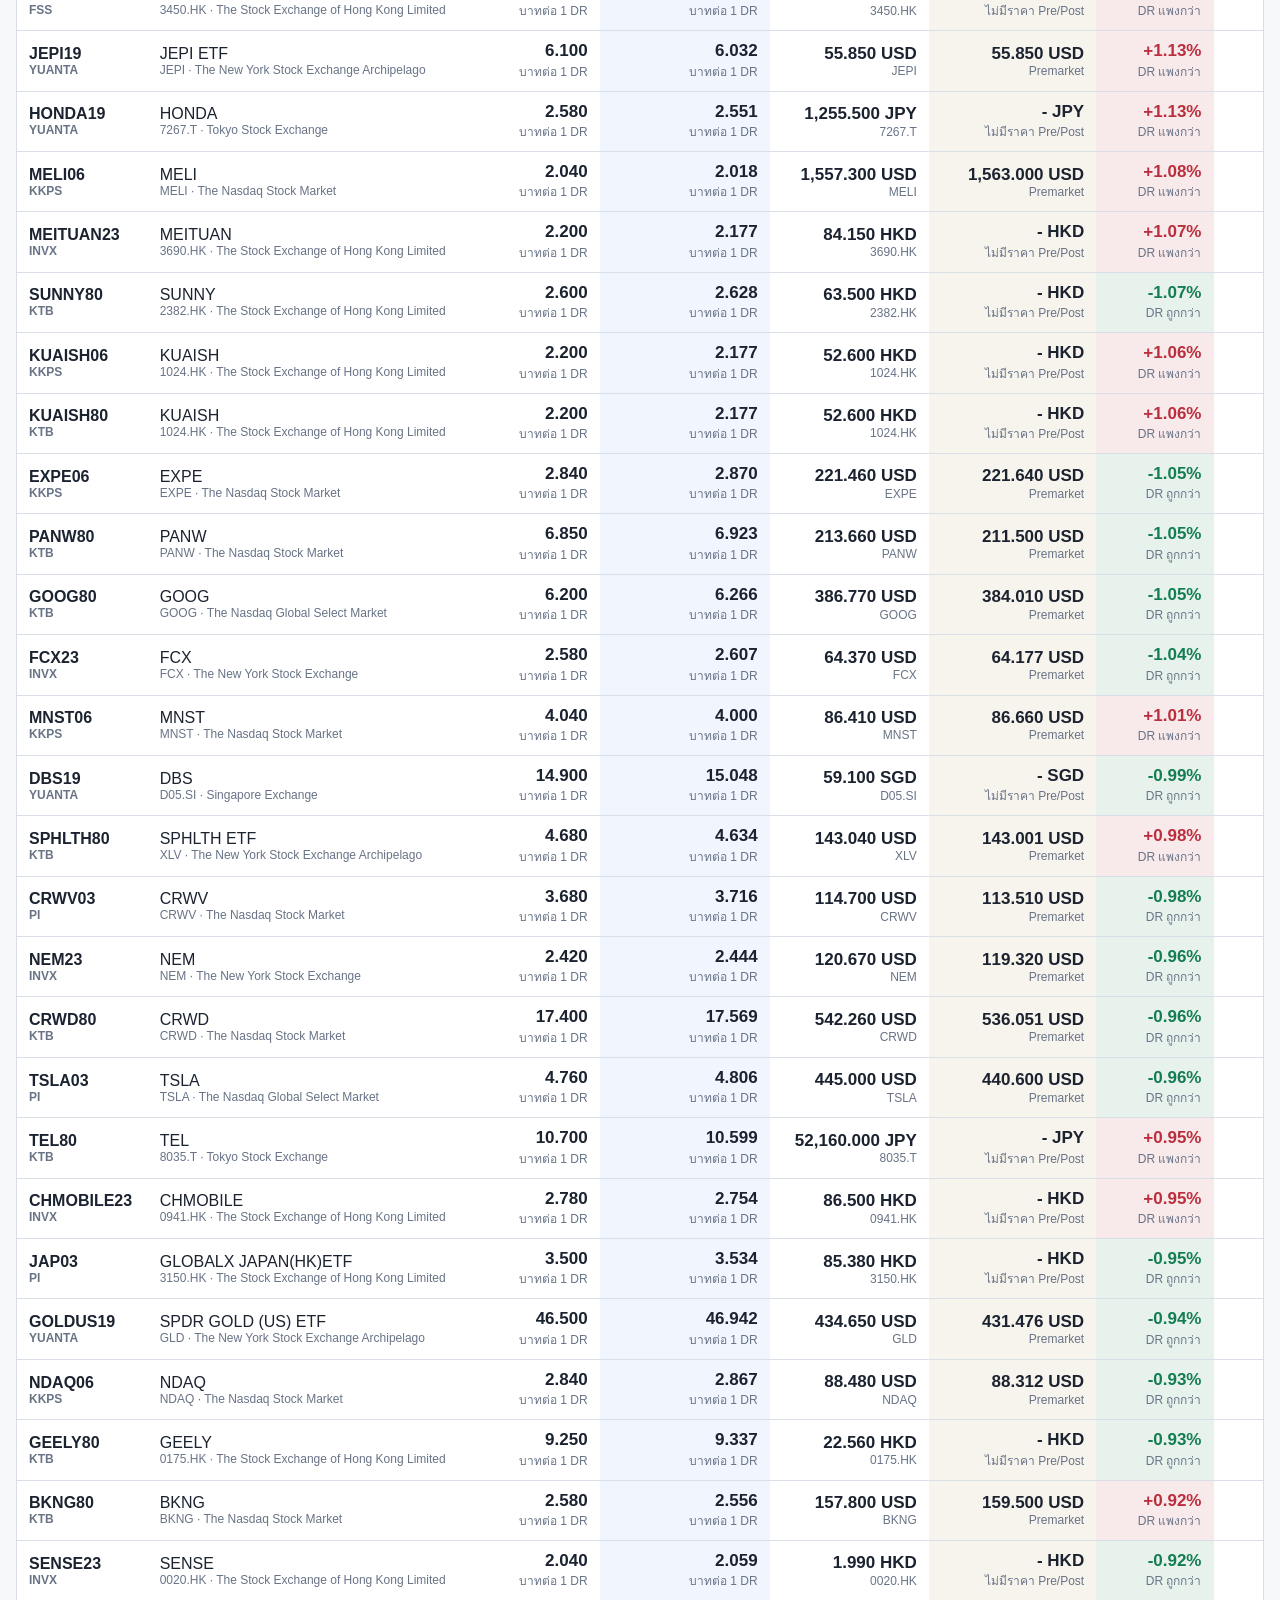
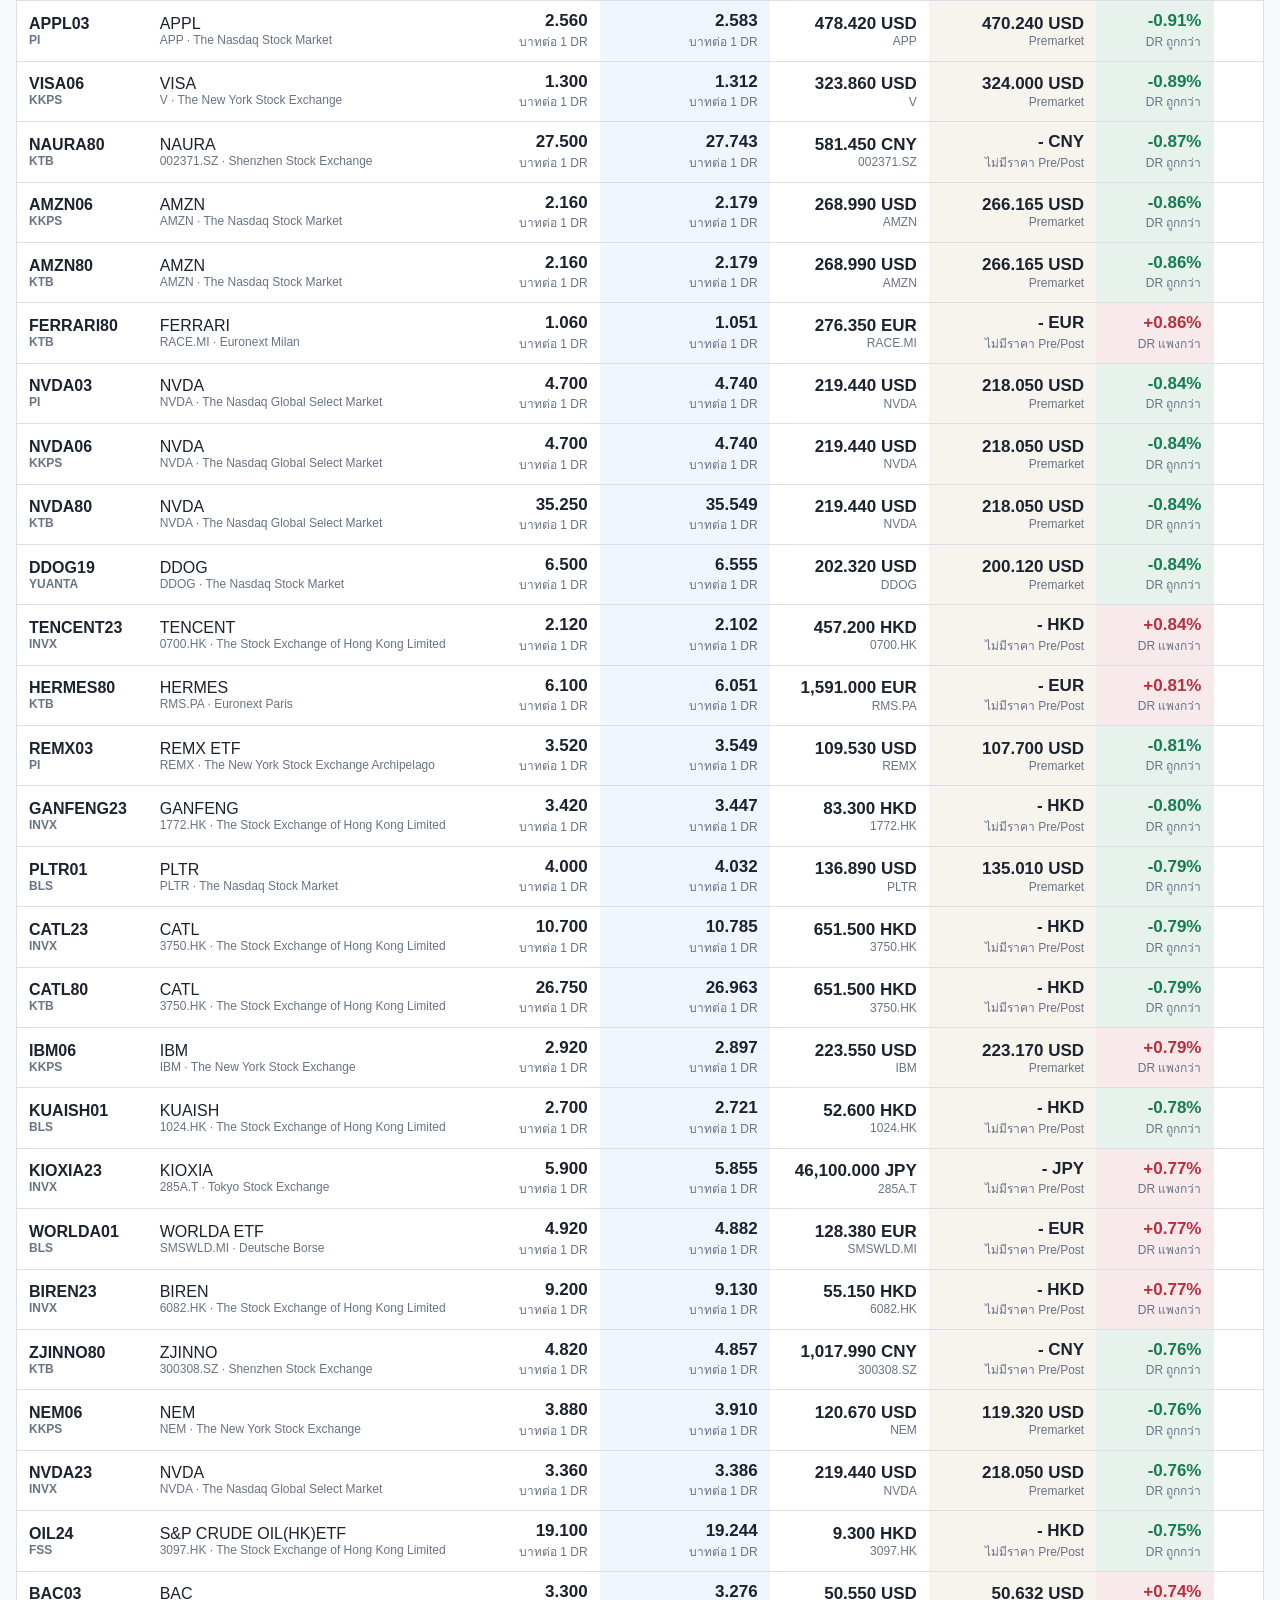
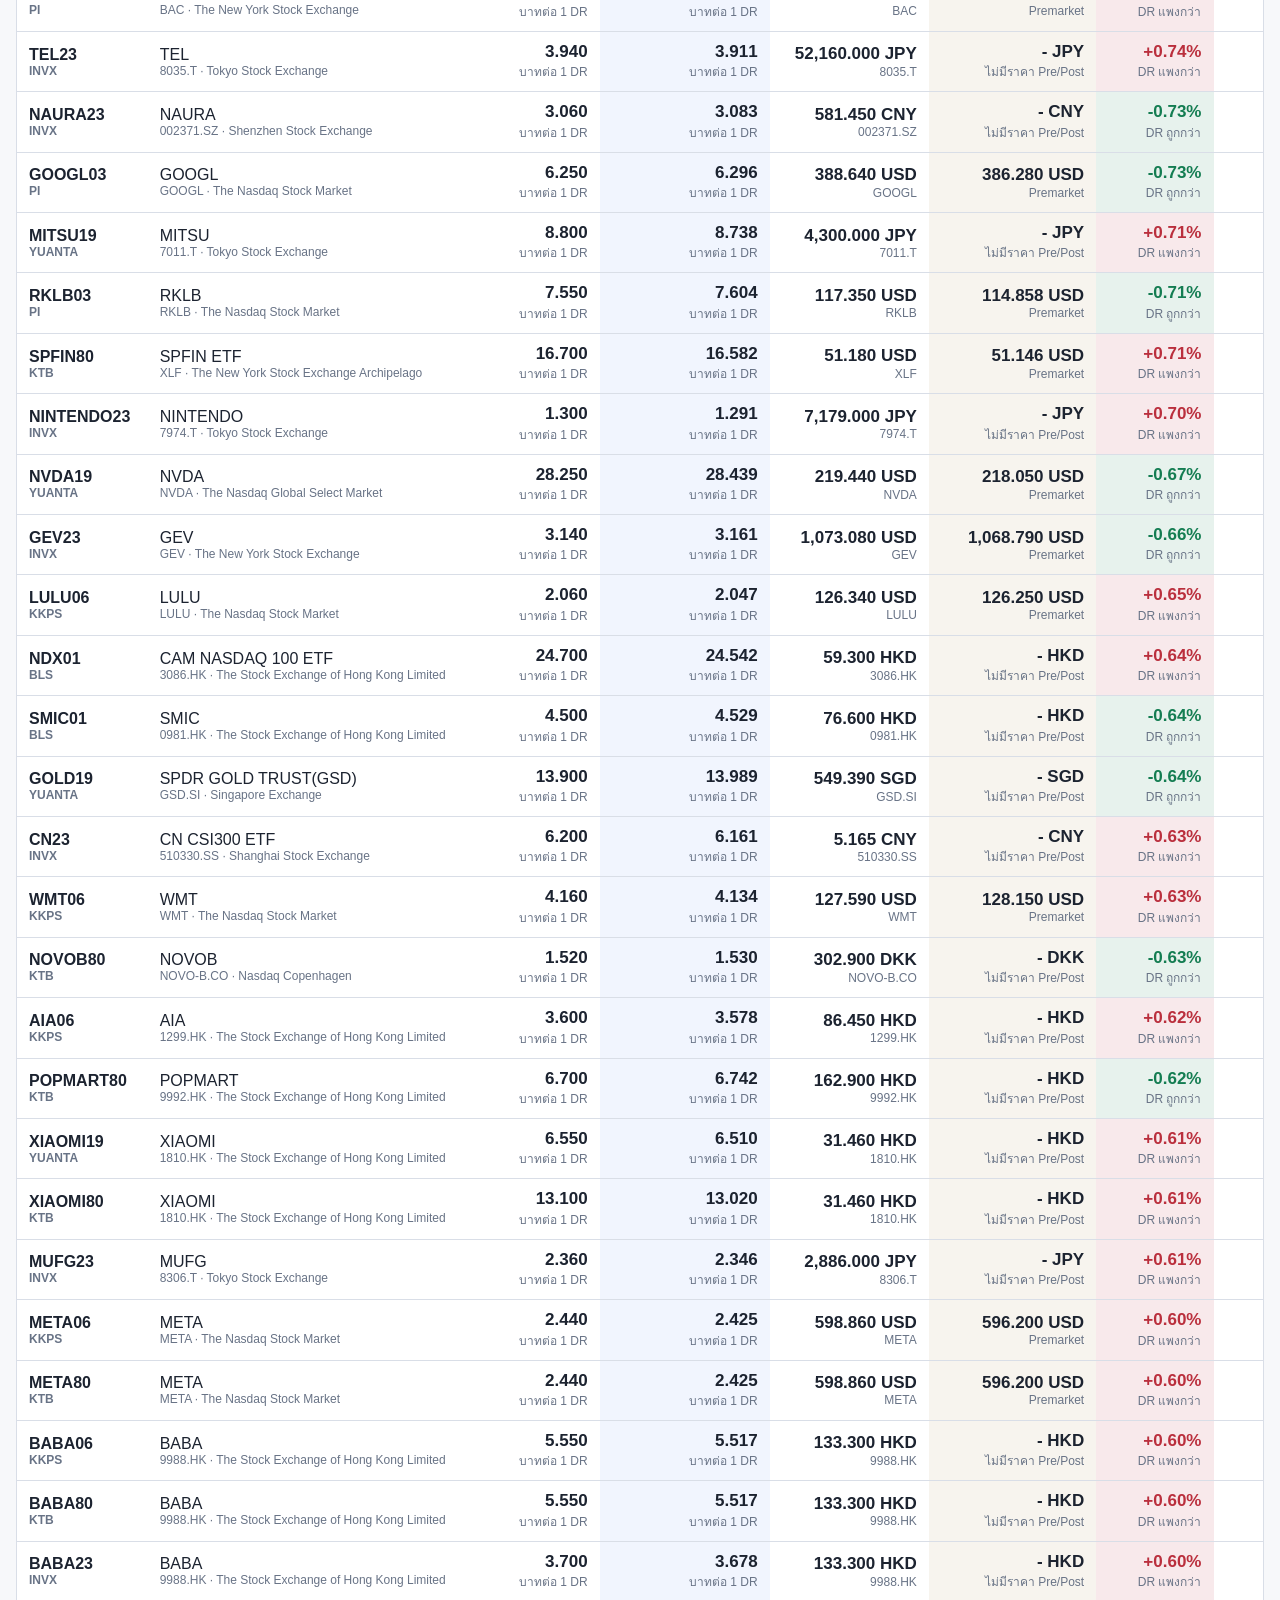
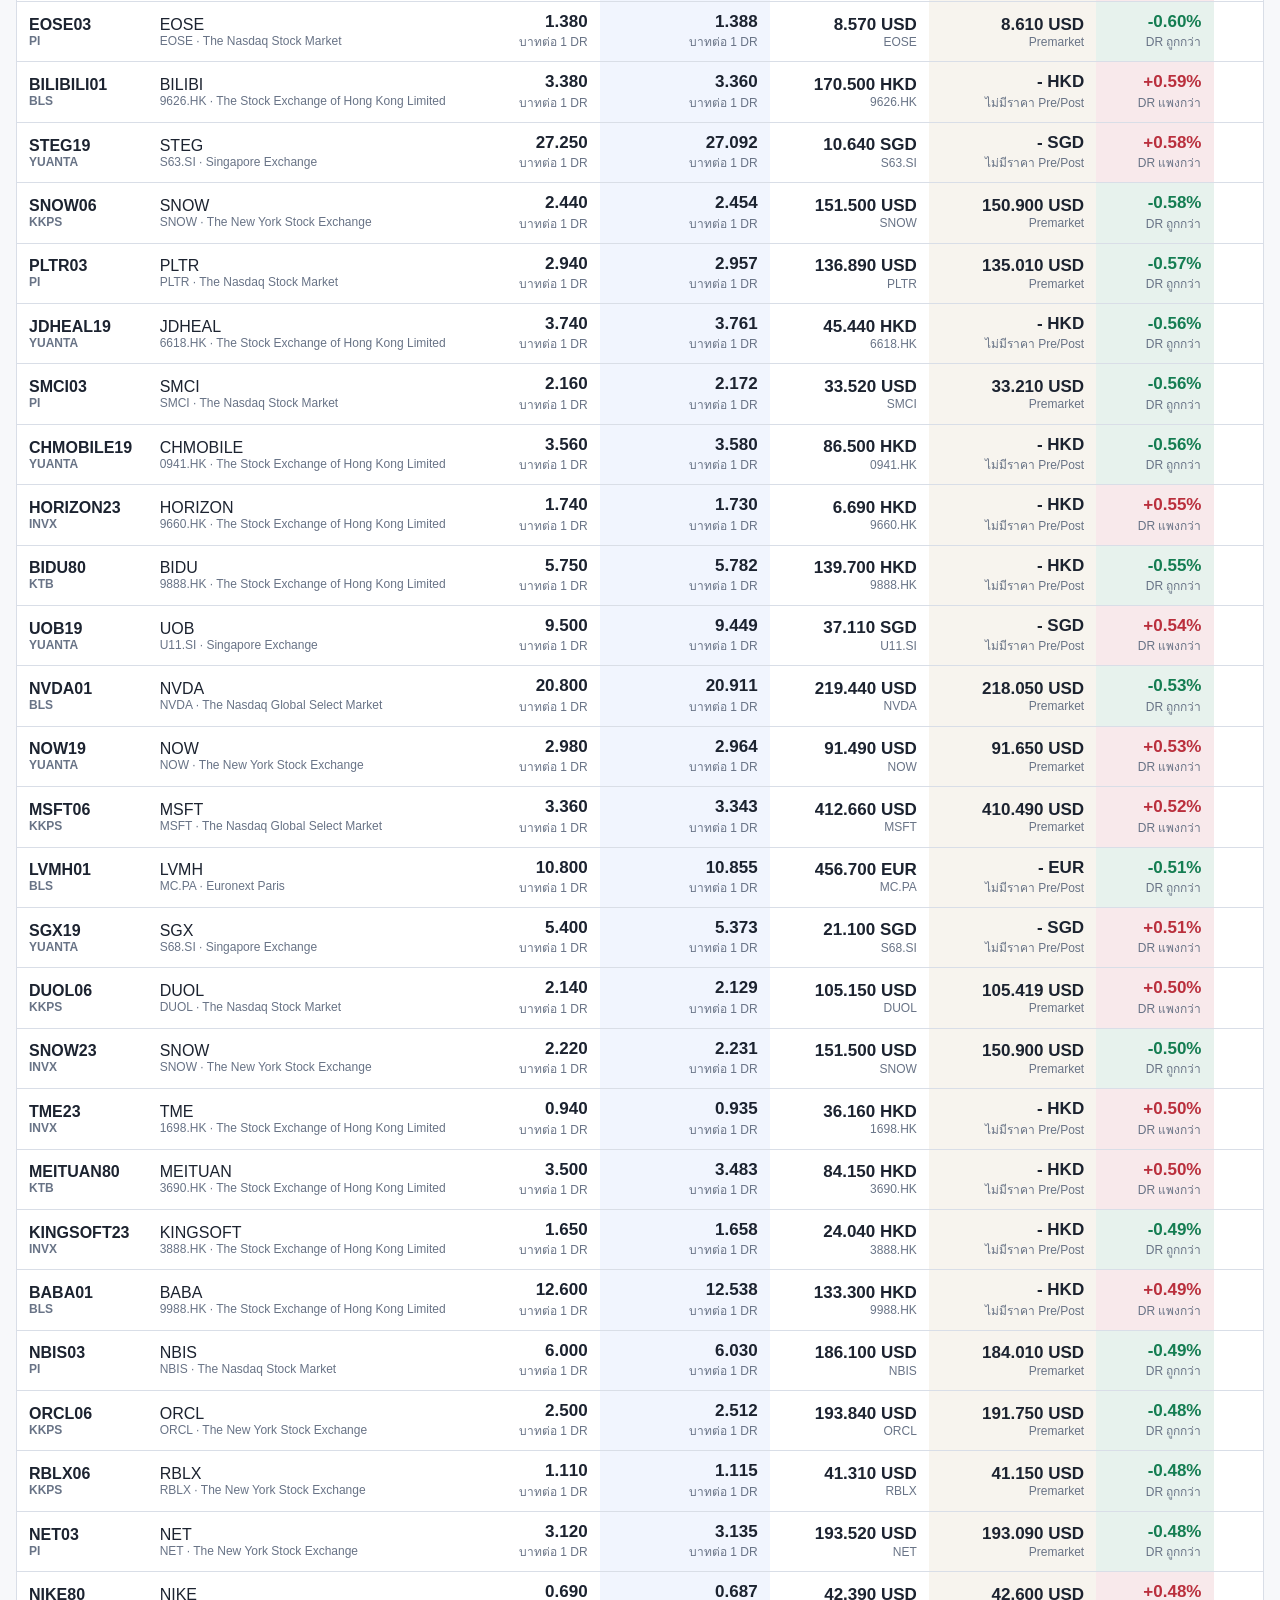
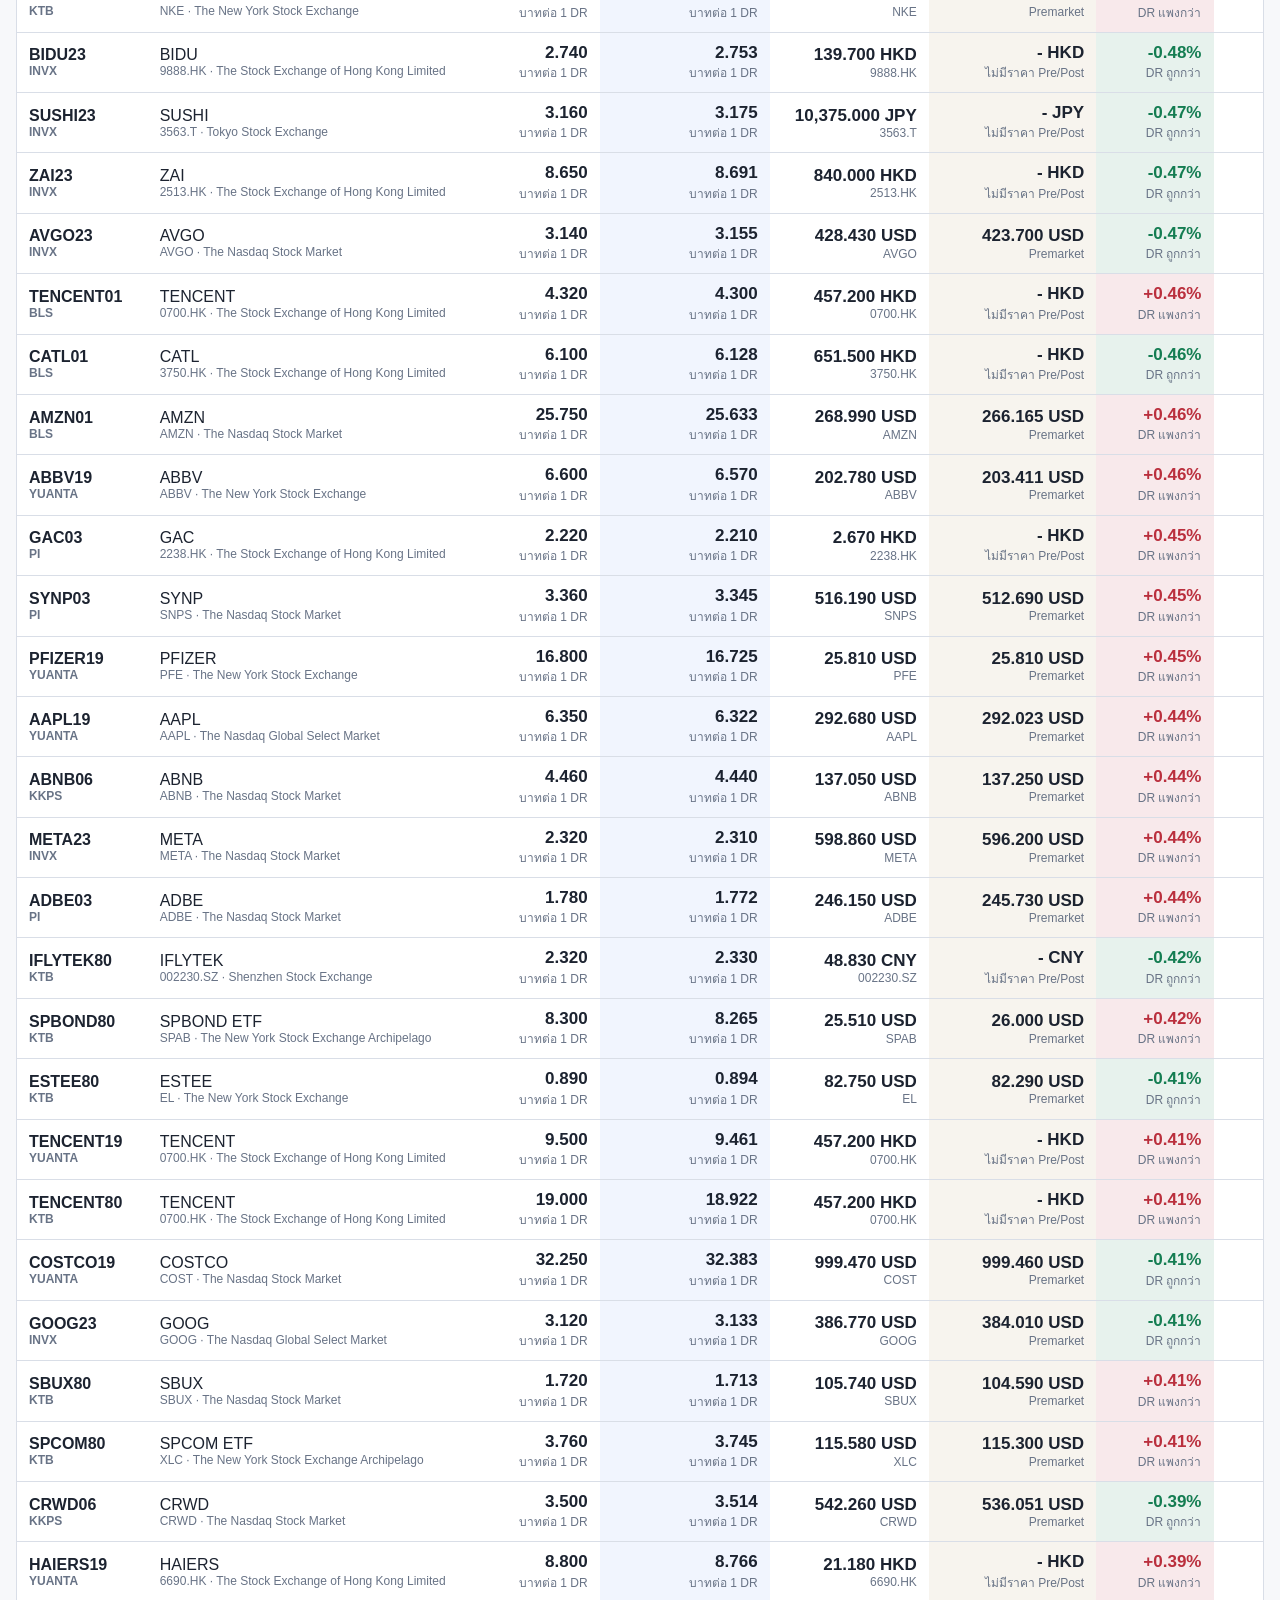
==== commit 3ffe55cf: "Add extended-hours underlying prices" ====
--- a/index.html
+++ b/index.html
@@ -71,6 +71,7 @@
               <th>ราคา DR ไทยตอนนี้</th>
               <th>ราคา DR คำนวณจากหุ้นแม่</th>
               <th>ราคาหุ้นแม่ปัจจุบัน</th>
+              <th>ราคา Pre/Postmarket</th>
               <th>ต่างจาก Fair DR</th>
               <th>หุ้นแม่ที่ implied จาก DR</th>
               <th>FX</th>
--- a/web/styles.css
+++ b/web/styles.css
@@ -159,7 +159,7 @@
 table {
   width: 100%;
   border-collapse: collapse;
-  min-width: 1320px;
+  min-width: 1460px;
 }
 
 th,
@@ -208,6 +208,10 @@
   background: rgba(21, 94, 239, 0.06);
 }
 
+.extended-price {
+  background: rgba(147, 99, 22, 0.07);
+}
+
 .muted {
   color: var(--muted);
   font-size: 12px;
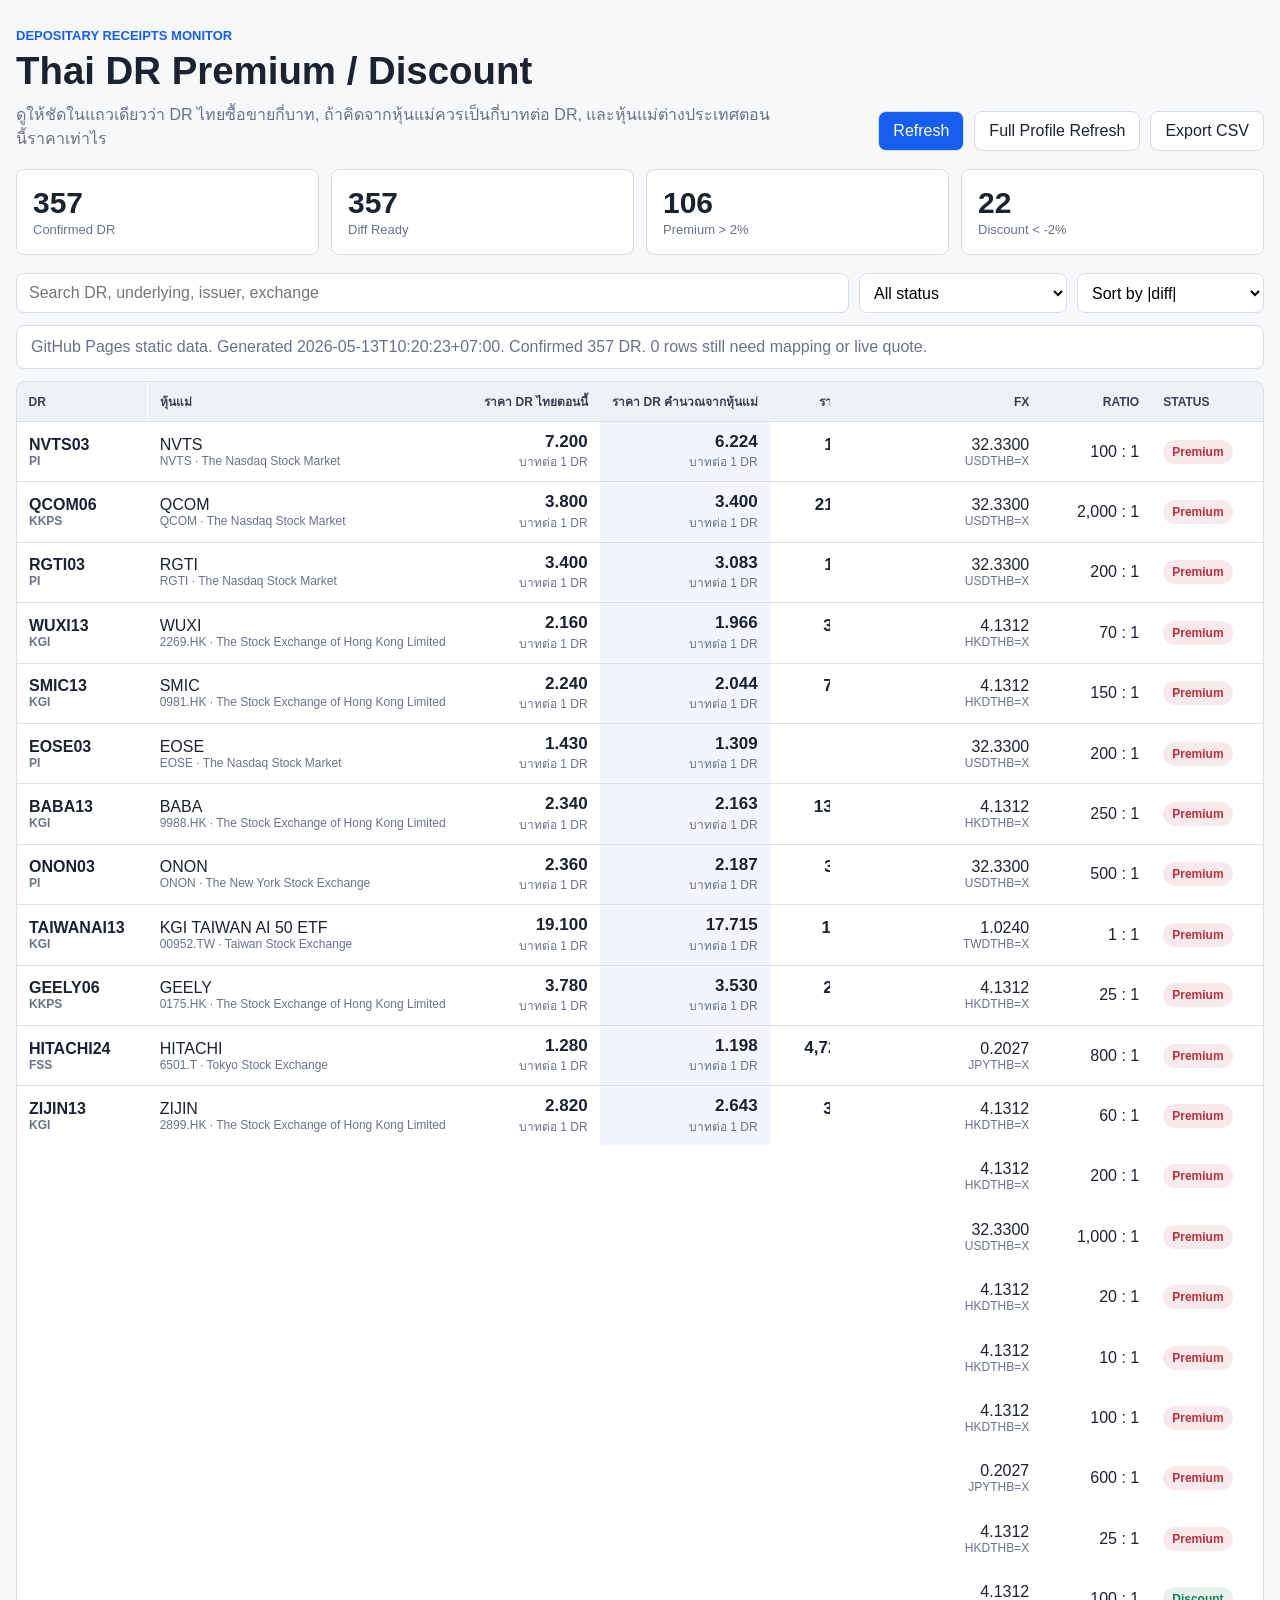
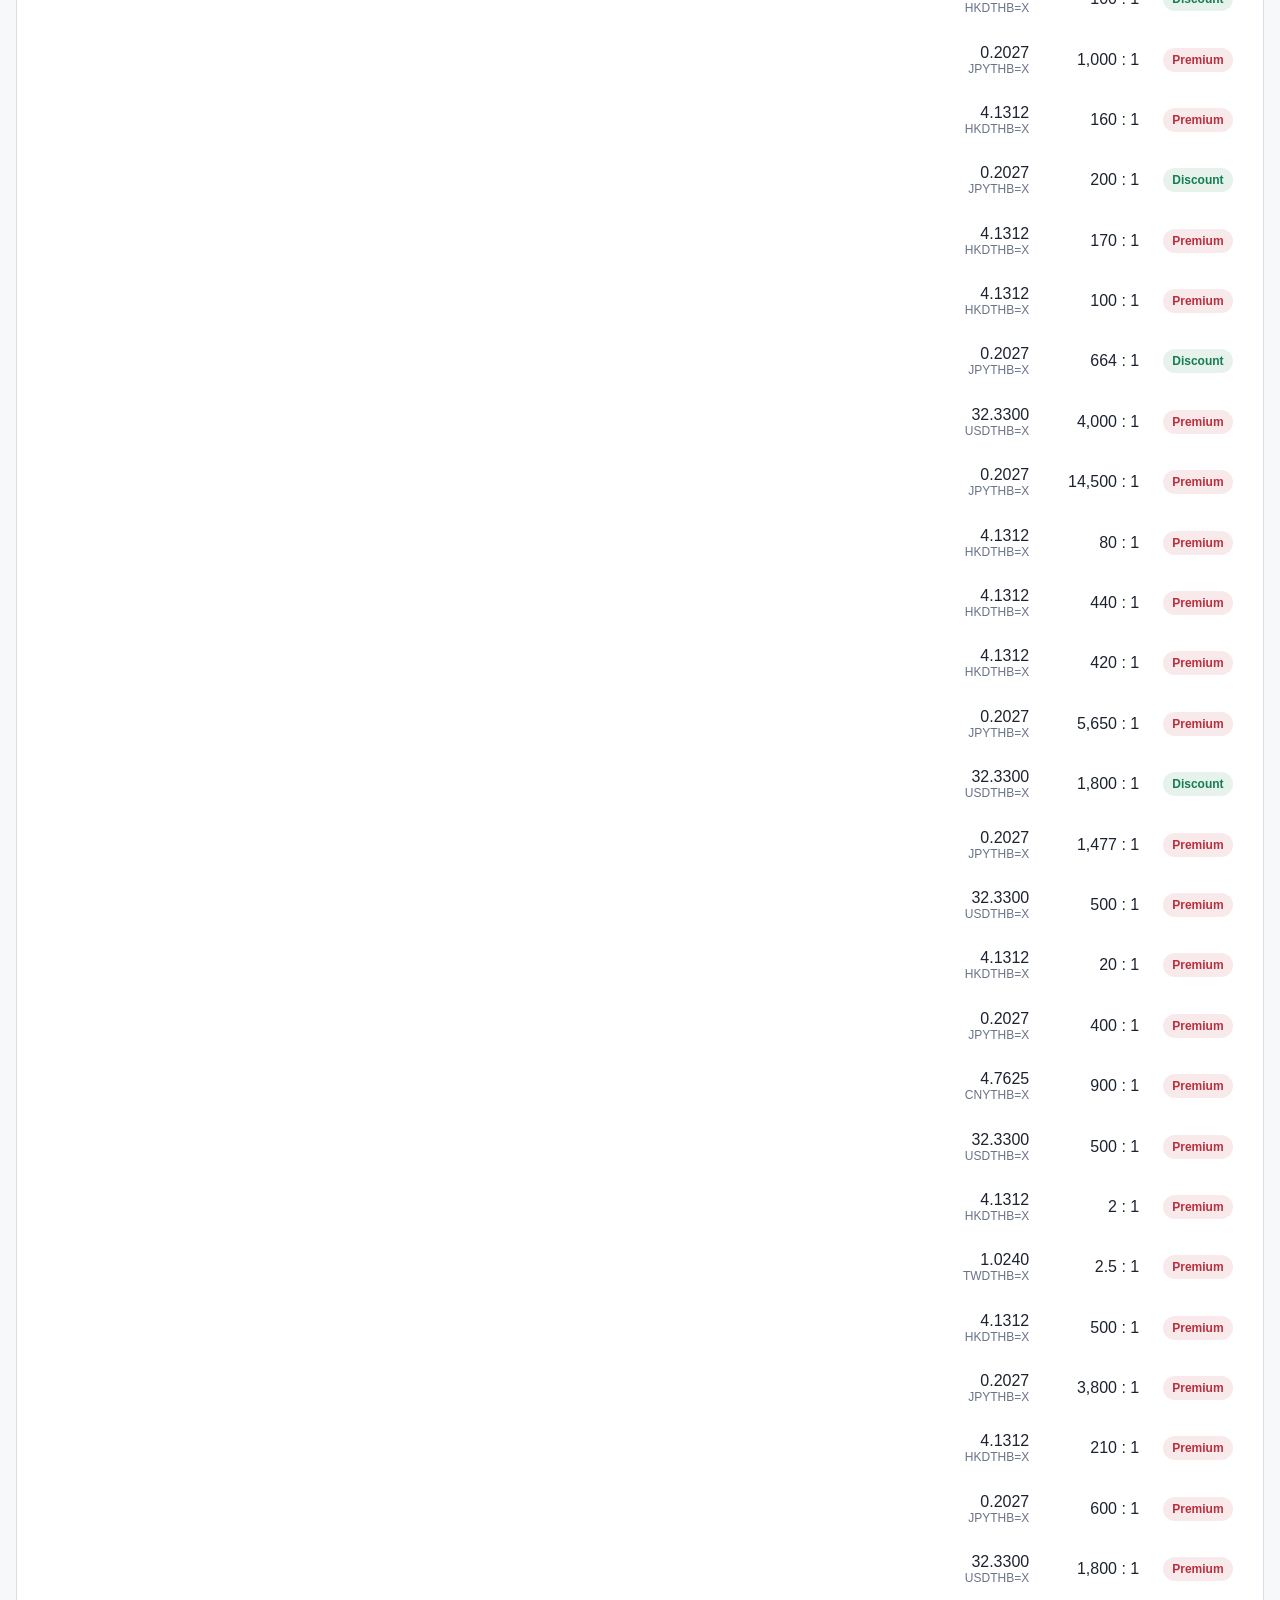
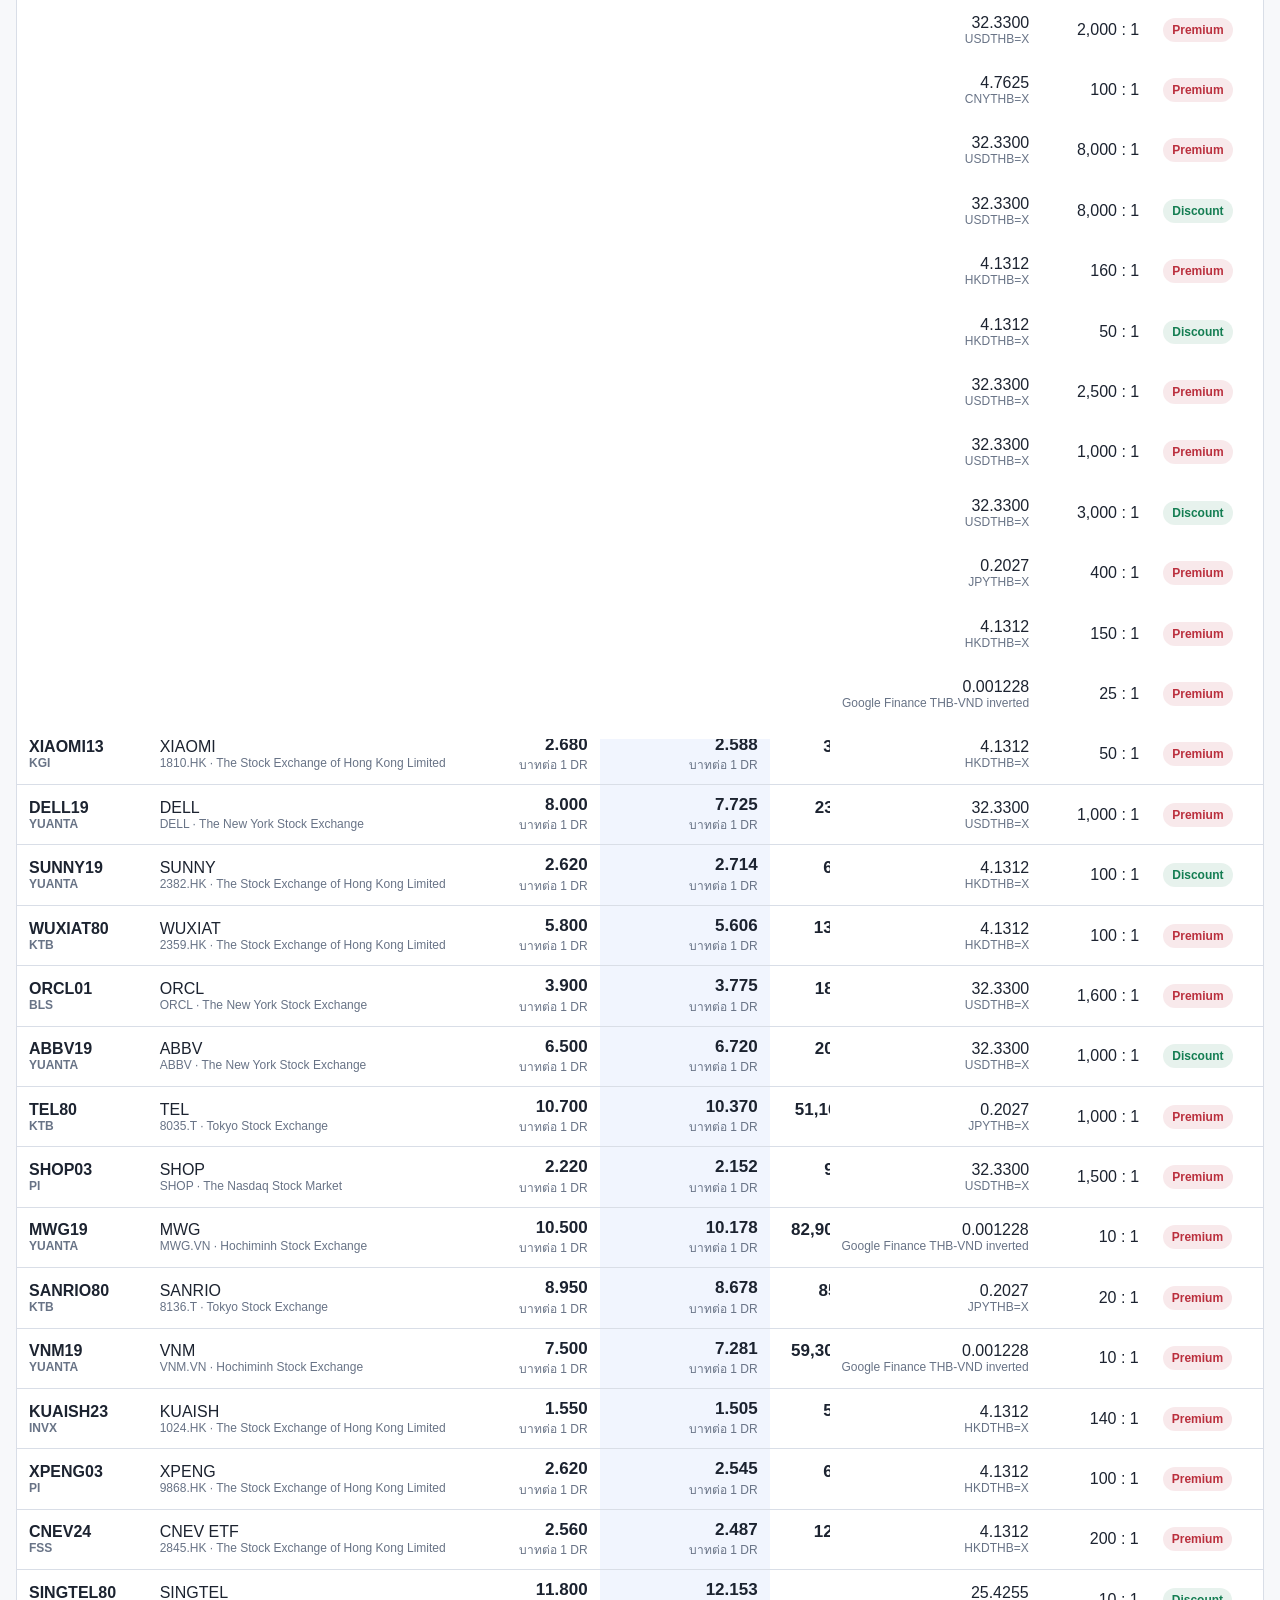
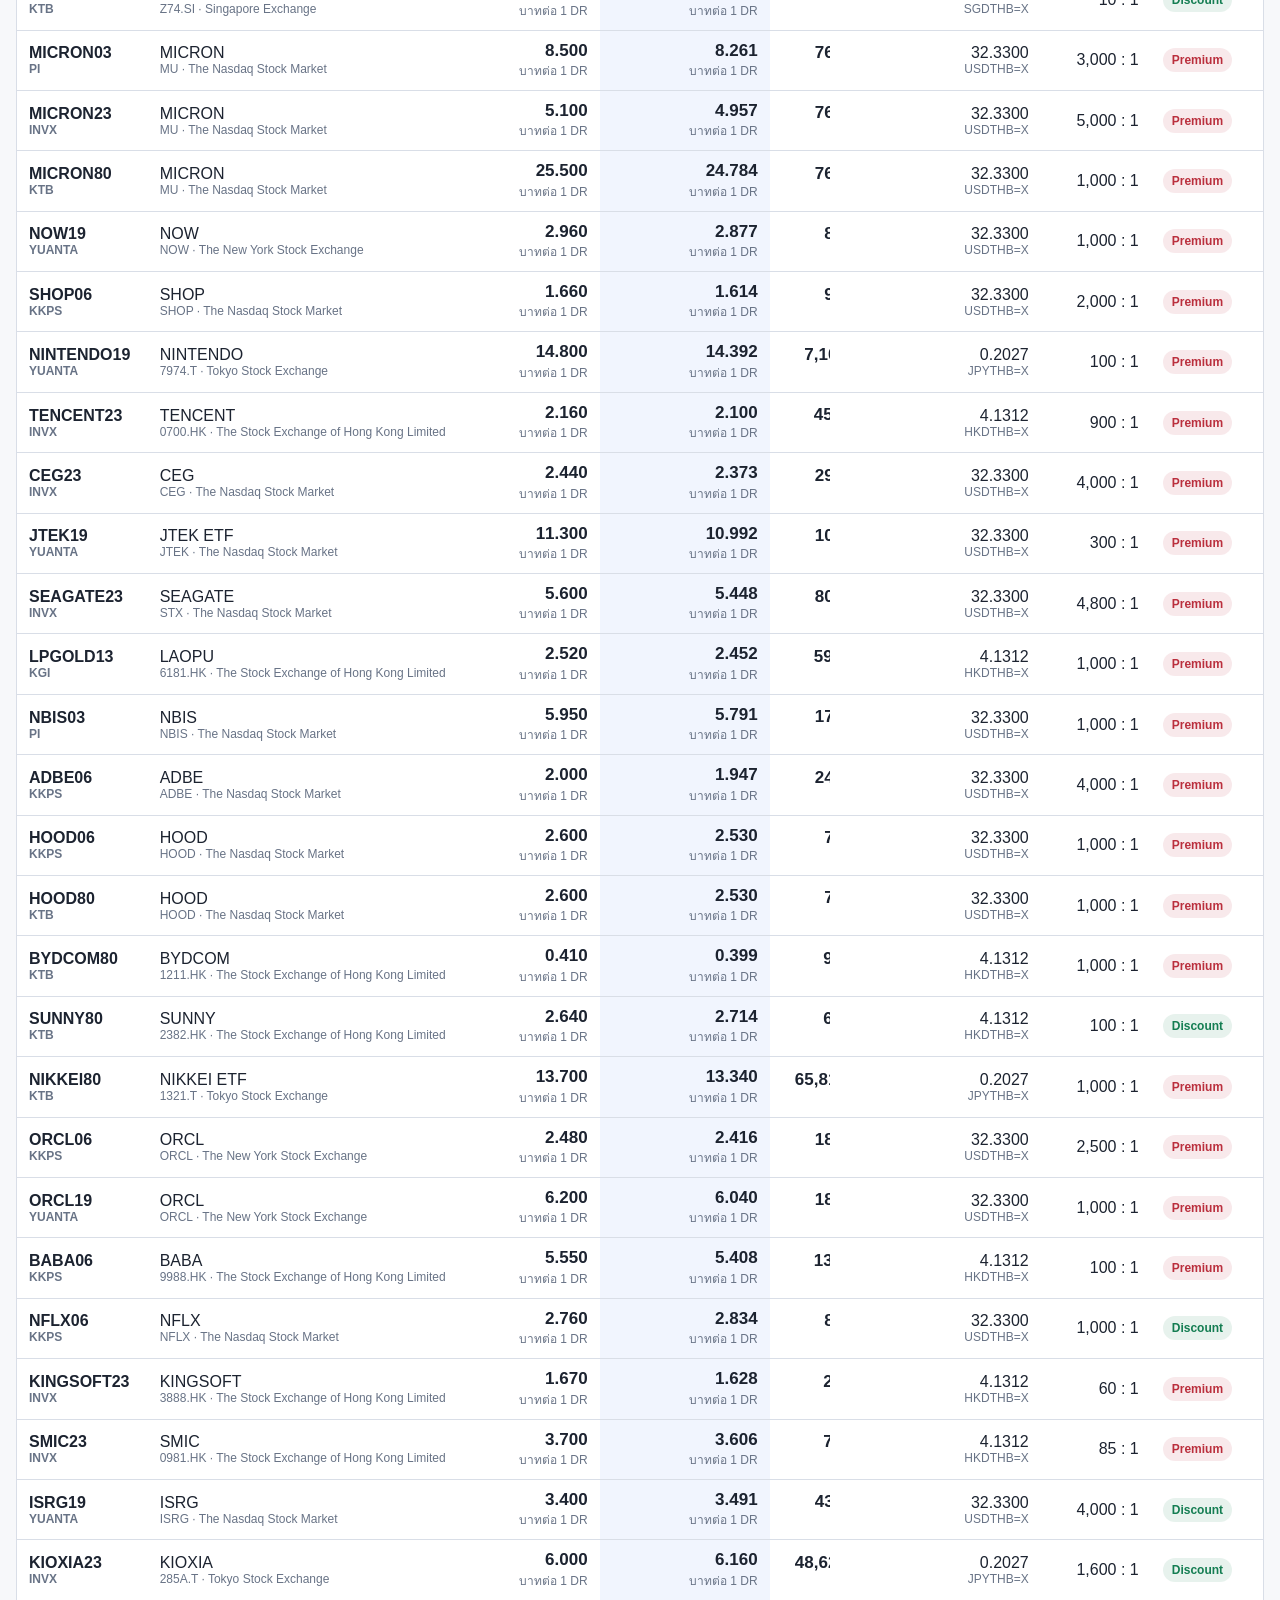
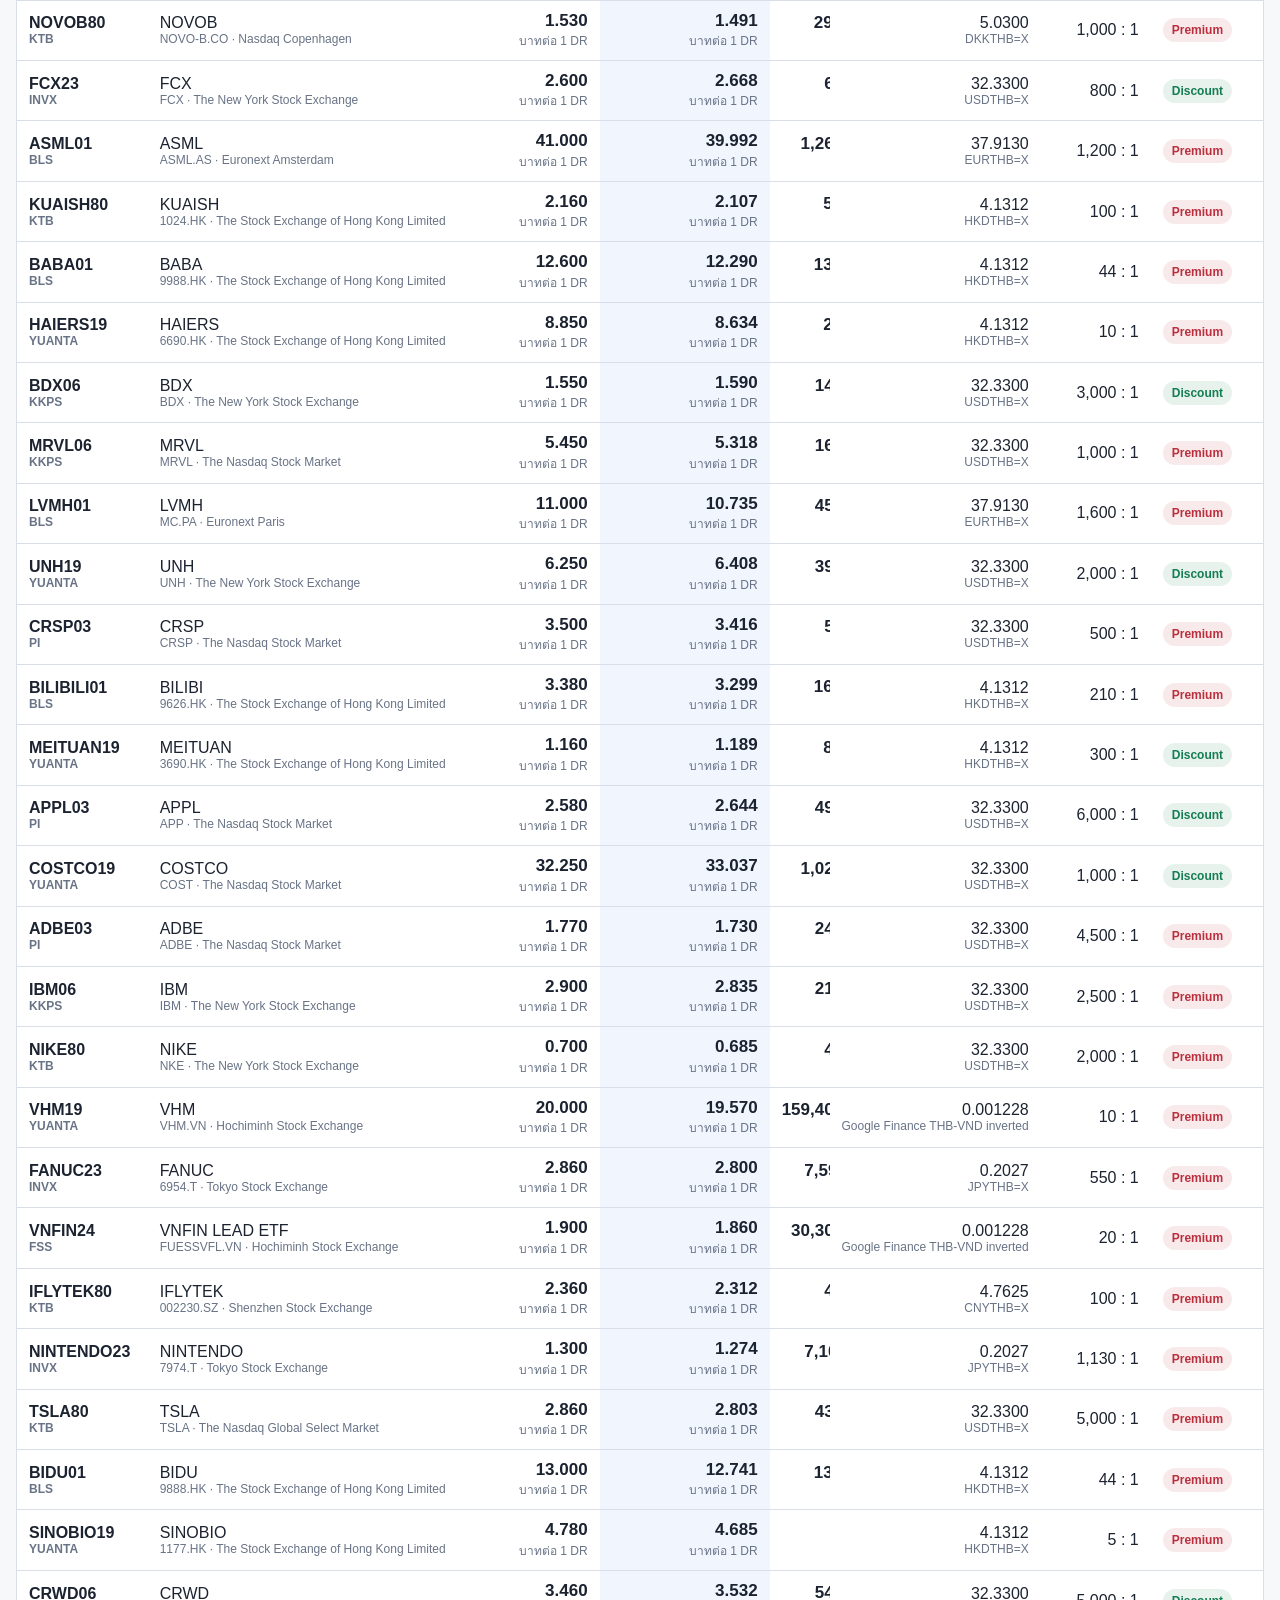
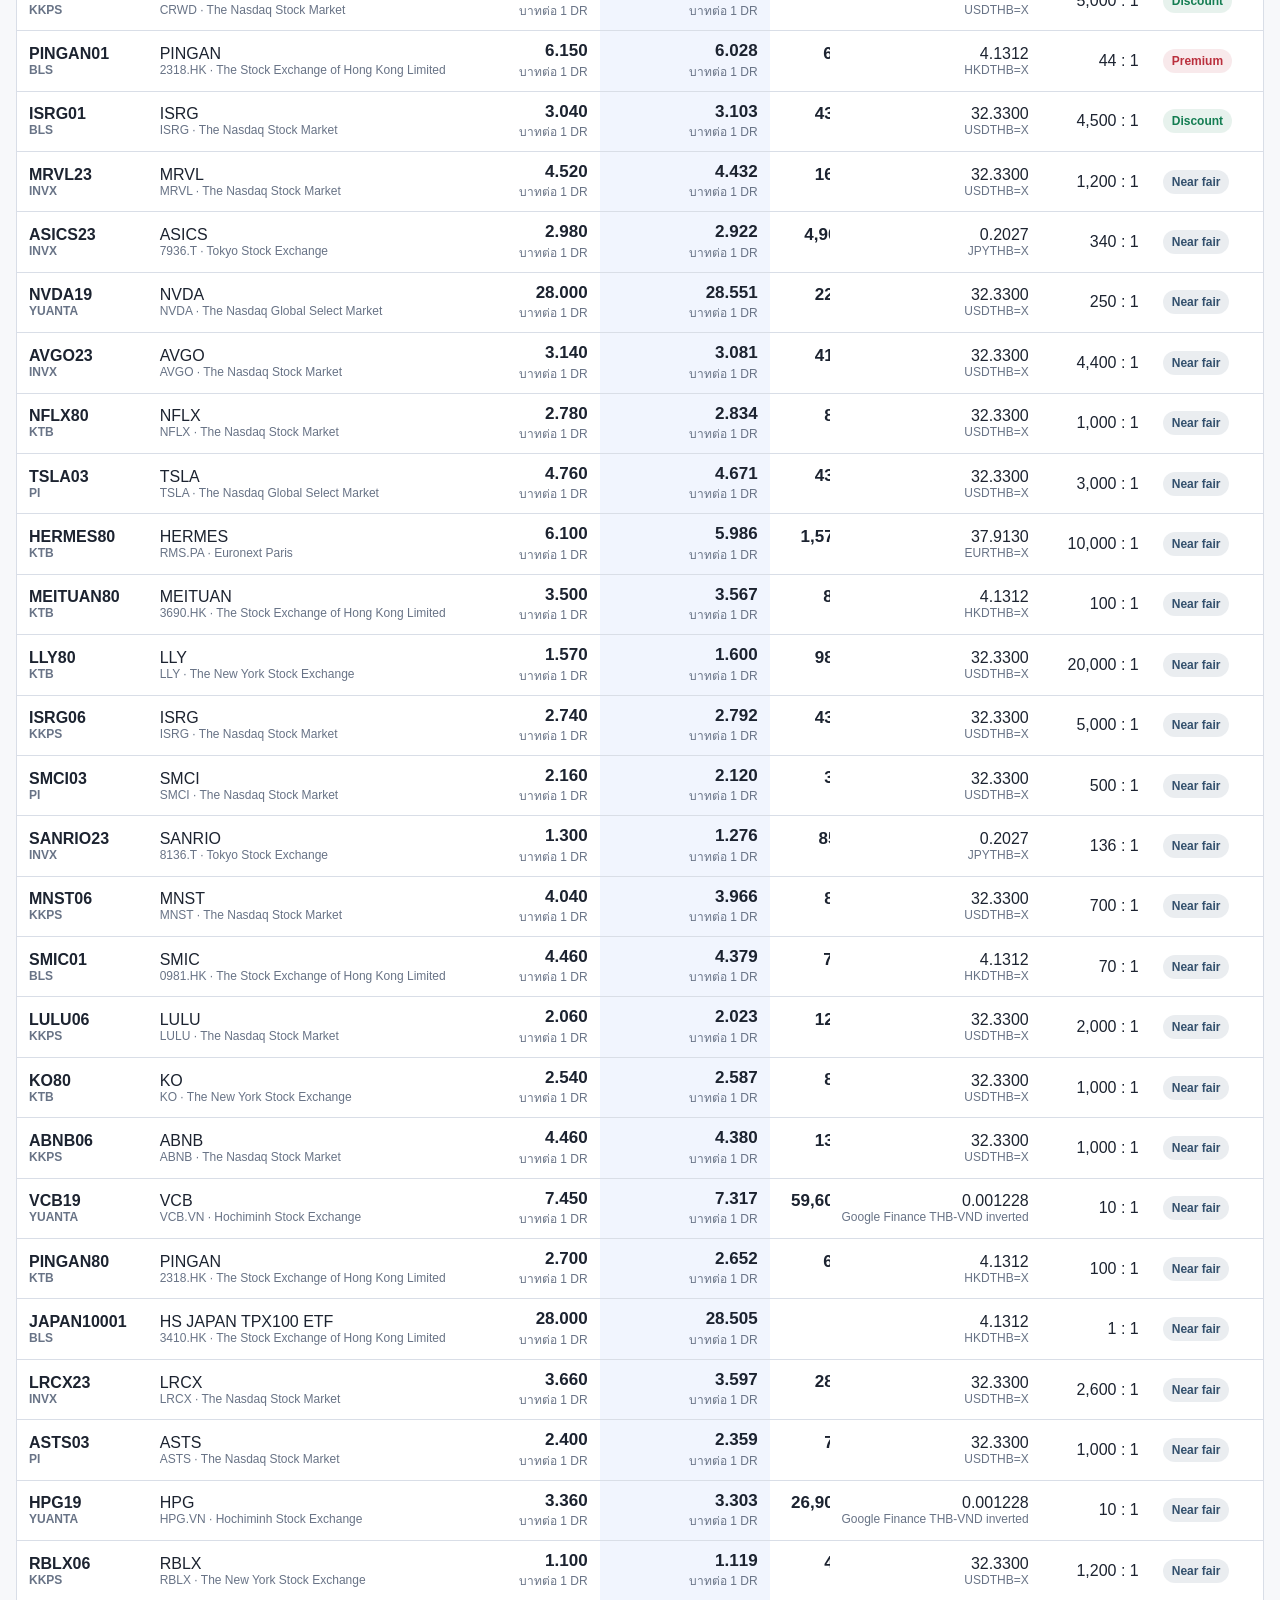
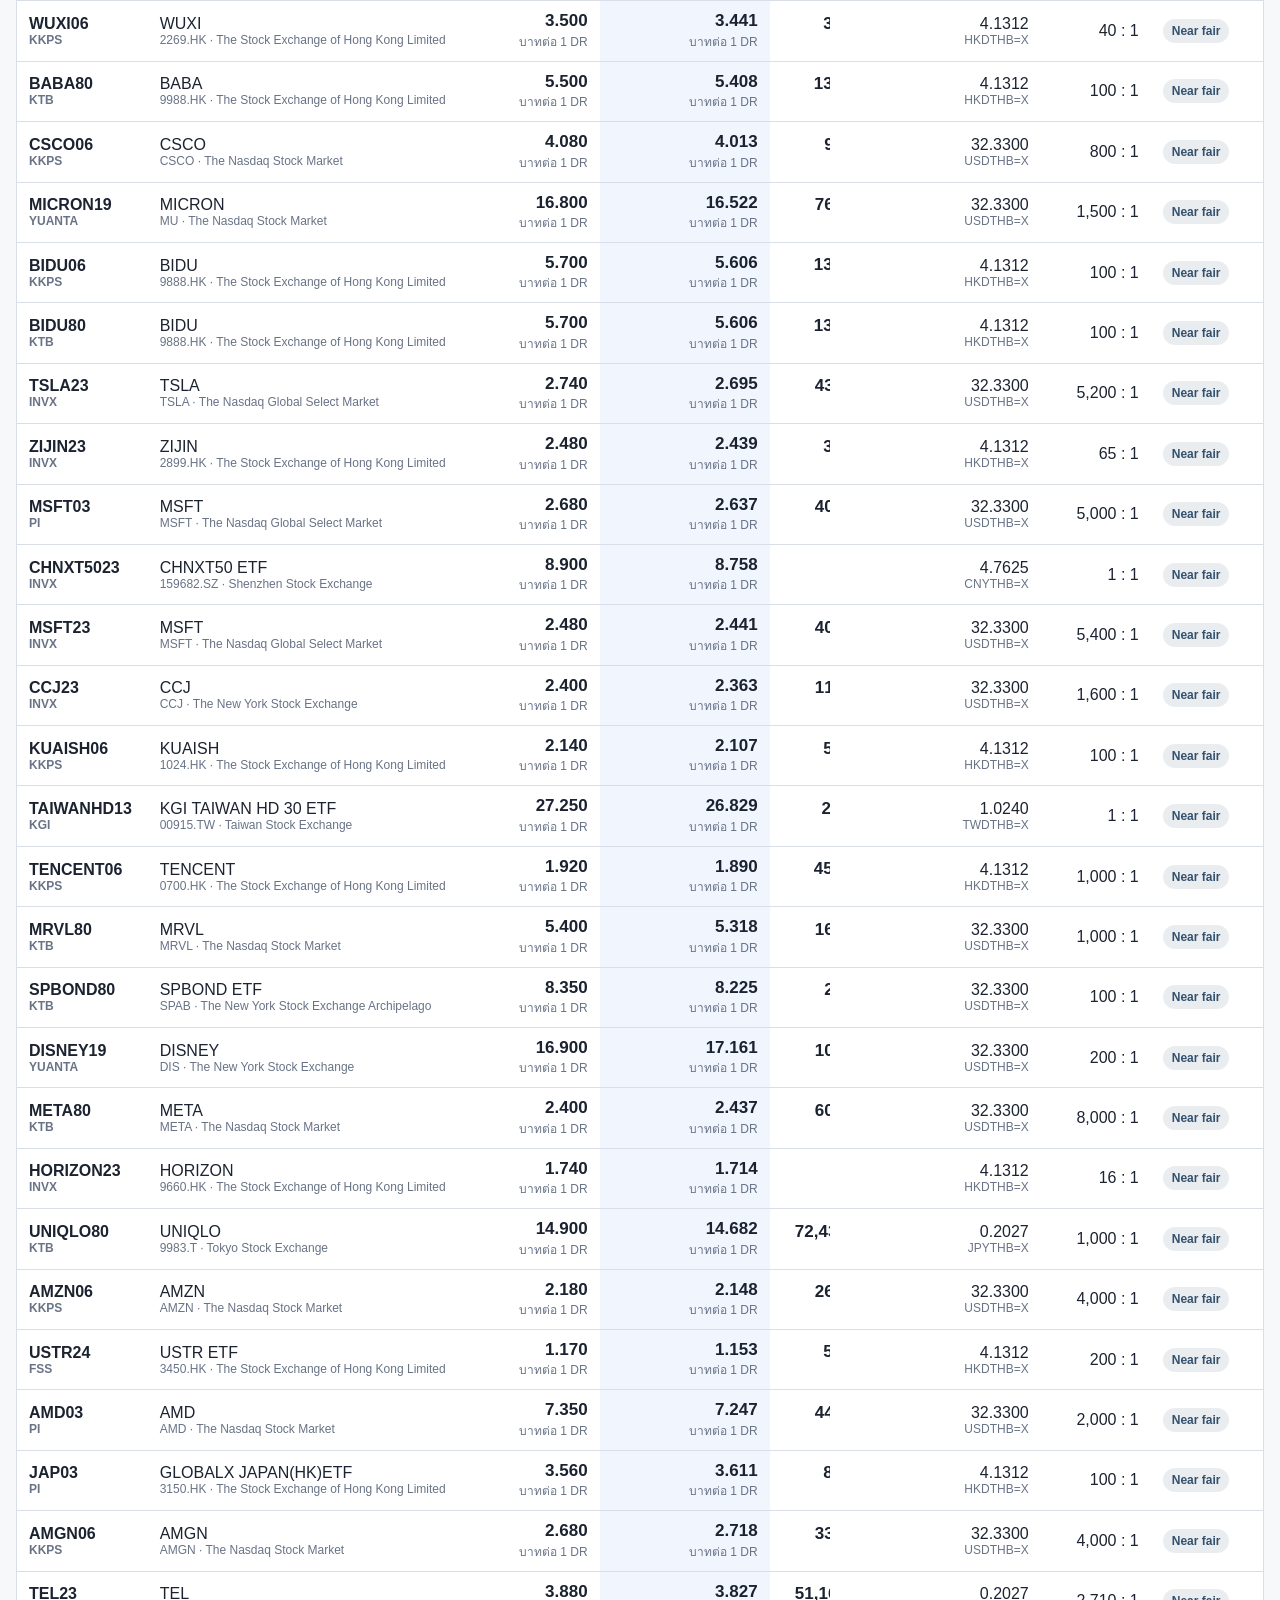
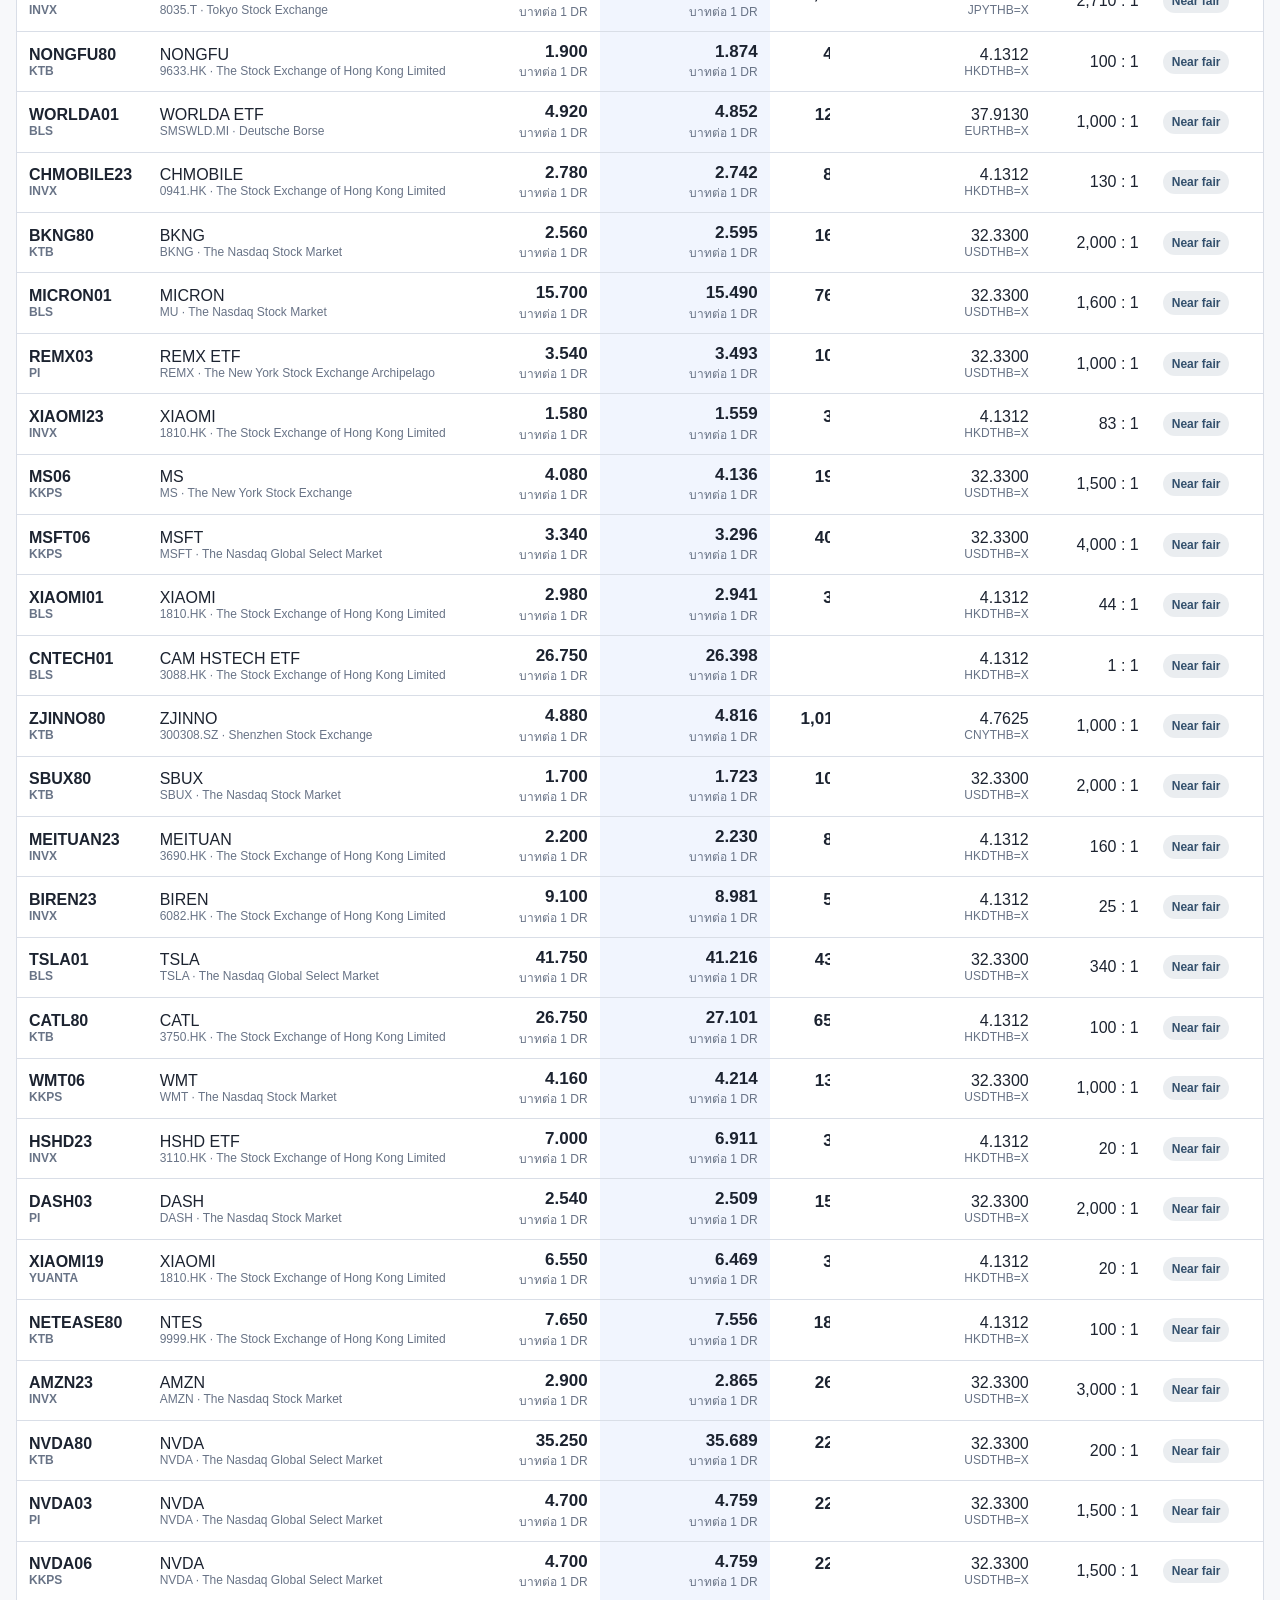
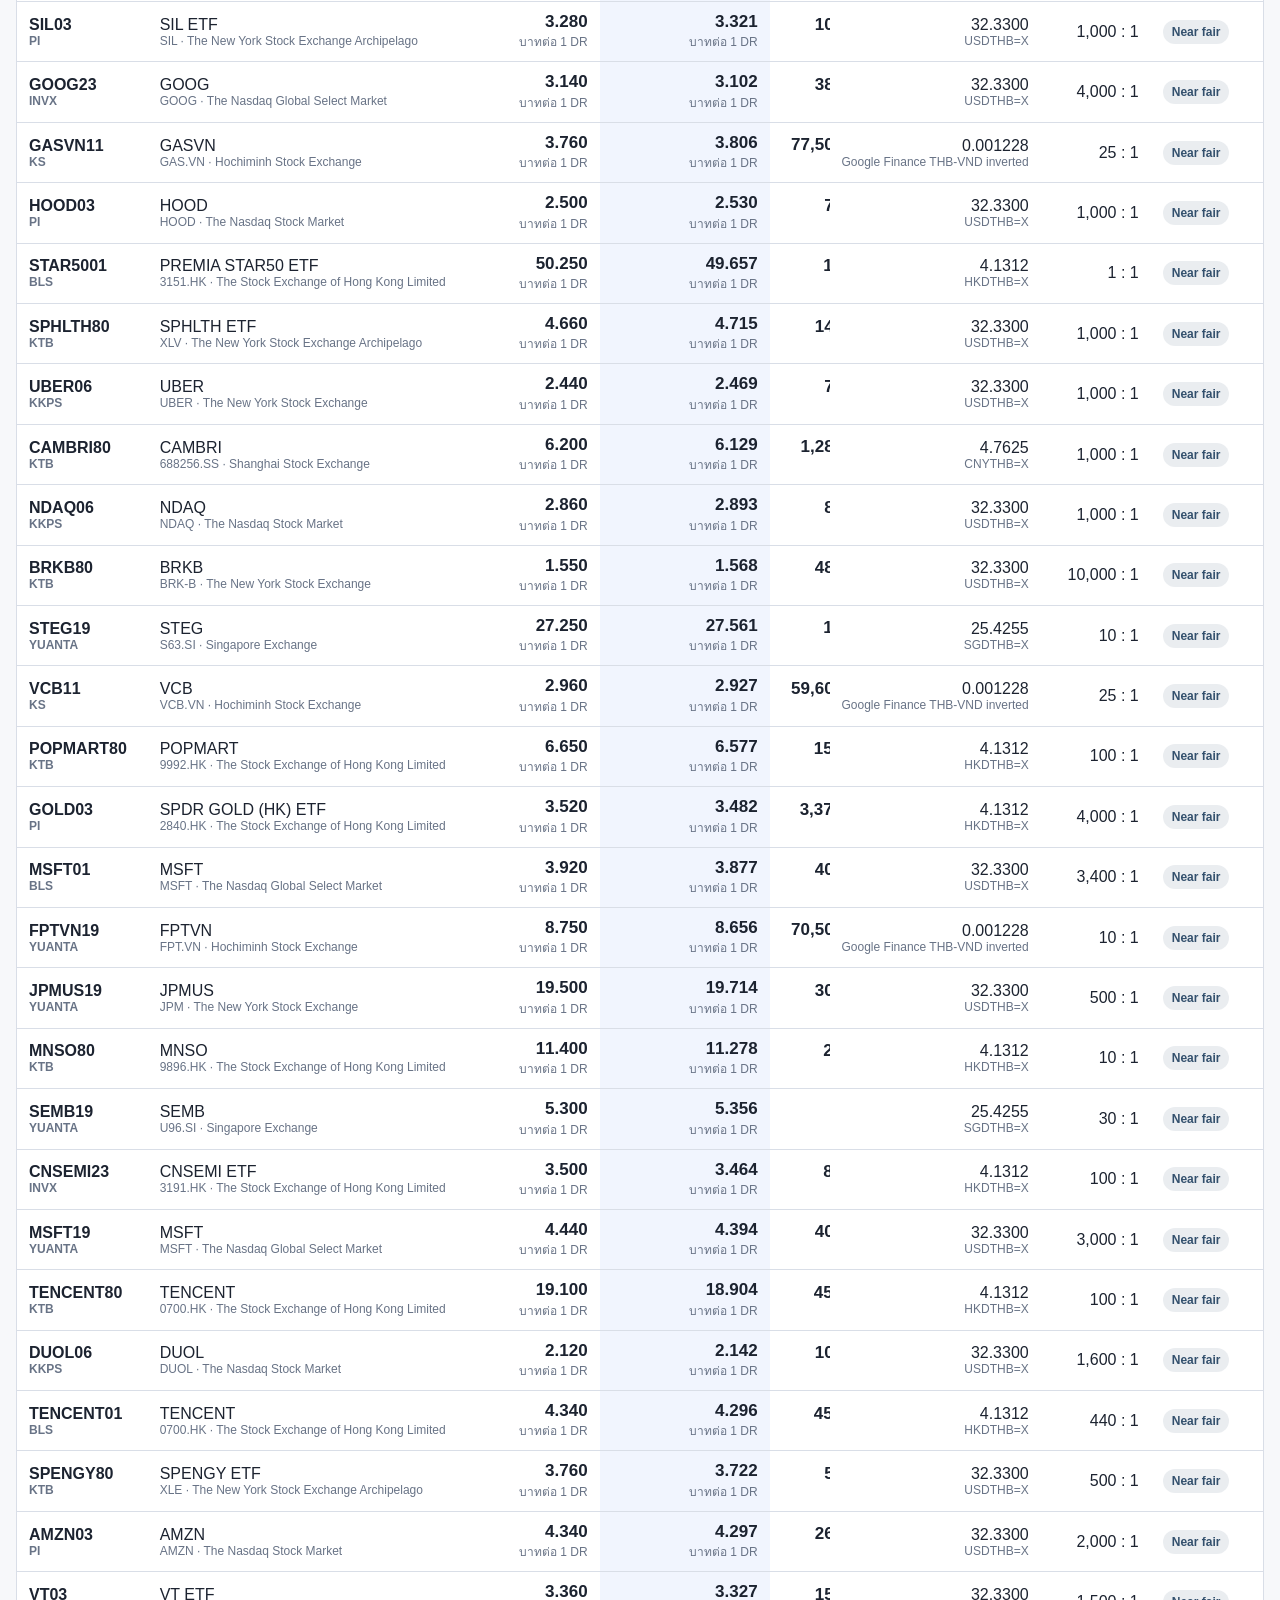
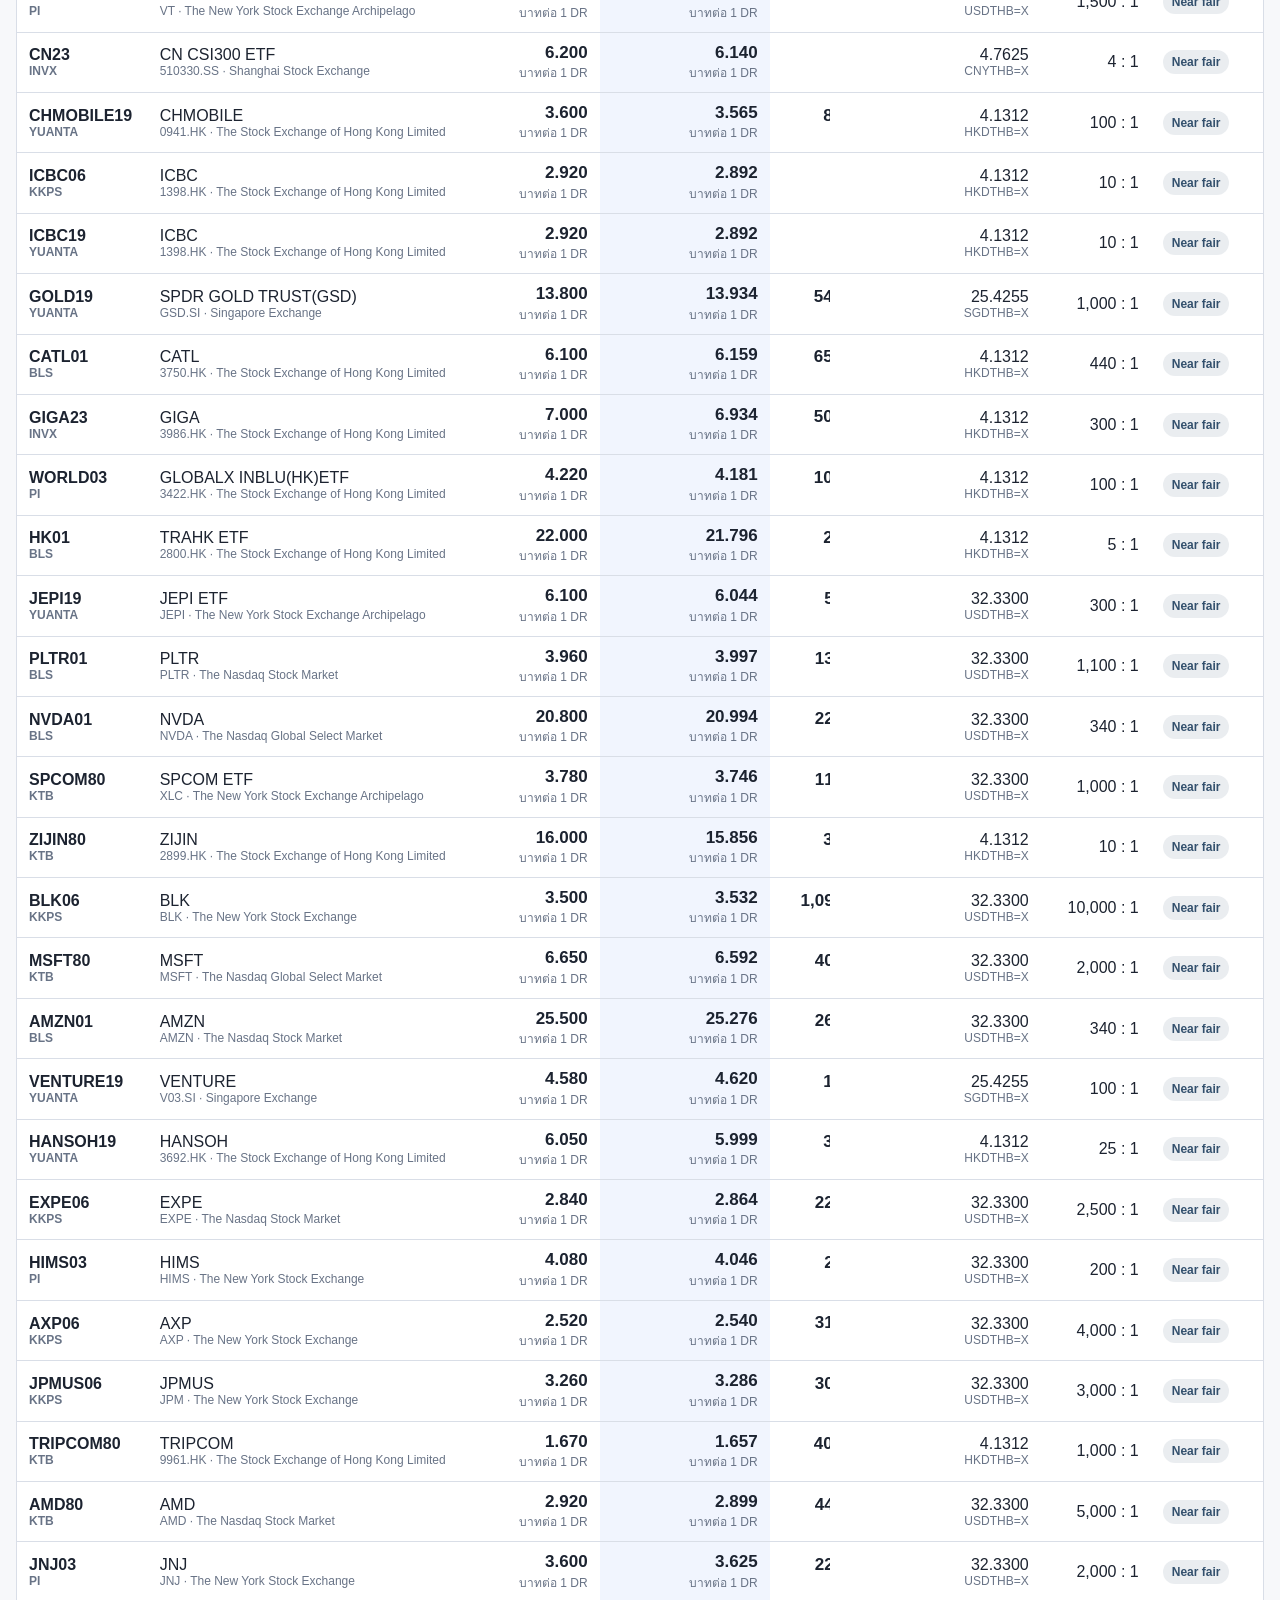
==== commit 5eb945e1: "Keep FX ratio status columns visible" ====
--- a/index.html
+++ b/index.html
@@ -74,9 +74,9 @@
               <th>ราคา Pre/Postmarket</th>
               <th>ต่างจาก Fair DR</th>
               <th>หุ้นแม่ที่ implied จาก DR</th>
-              <th>FX</th>
-              <th>Ratio</th>
-              <th>Status</th>
+              <th class="fx-col">FX</th>
+              <th class="ratio-col">Ratio</th>
+              <th class="status-col">Status</th>
             </tr>
           </thead>
           <tbody id="rows"></tbody>
--- a/web/styles.css
+++ b/web/styles.css
@@ -159,7 +159,7 @@
 table {
   width: 100%;
   border-collapse: collapse;
-  min-width: 1460px;
+  min-width: 1560px;
 }
 
 th,
@@ -185,7 +185,8 @@
 td:first-child,
 th:nth-child(2),
 td:nth-child(2),
-td.status {
+td.status,
+.status-col {
   text-align: left;
 }
 
@@ -210,6 +211,36 @@
 
 .extended-price {
   background: rgba(147, 99, 22, 0.07);
+}
+
+.fx-col,
+.ratio-col,
+.status-col {
+  background: var(--panel);
+  position: sticky;
+  z-index: 2;
+}
+
+th.fx-col,
+th.ratio-col,
+th.status-col {
+  background: #eef2f7;
+  z-index: 3;
+}
+
+.status-col {
+  right: 0;
+  min-width: 112px;
+}
+
+.ratio-col {
+  right: 112px;
+  min-width: 110px;
+}
+
+.fx-col {
+  right: 222px;
+  min-width: 166px;
 }
 
 .muted {
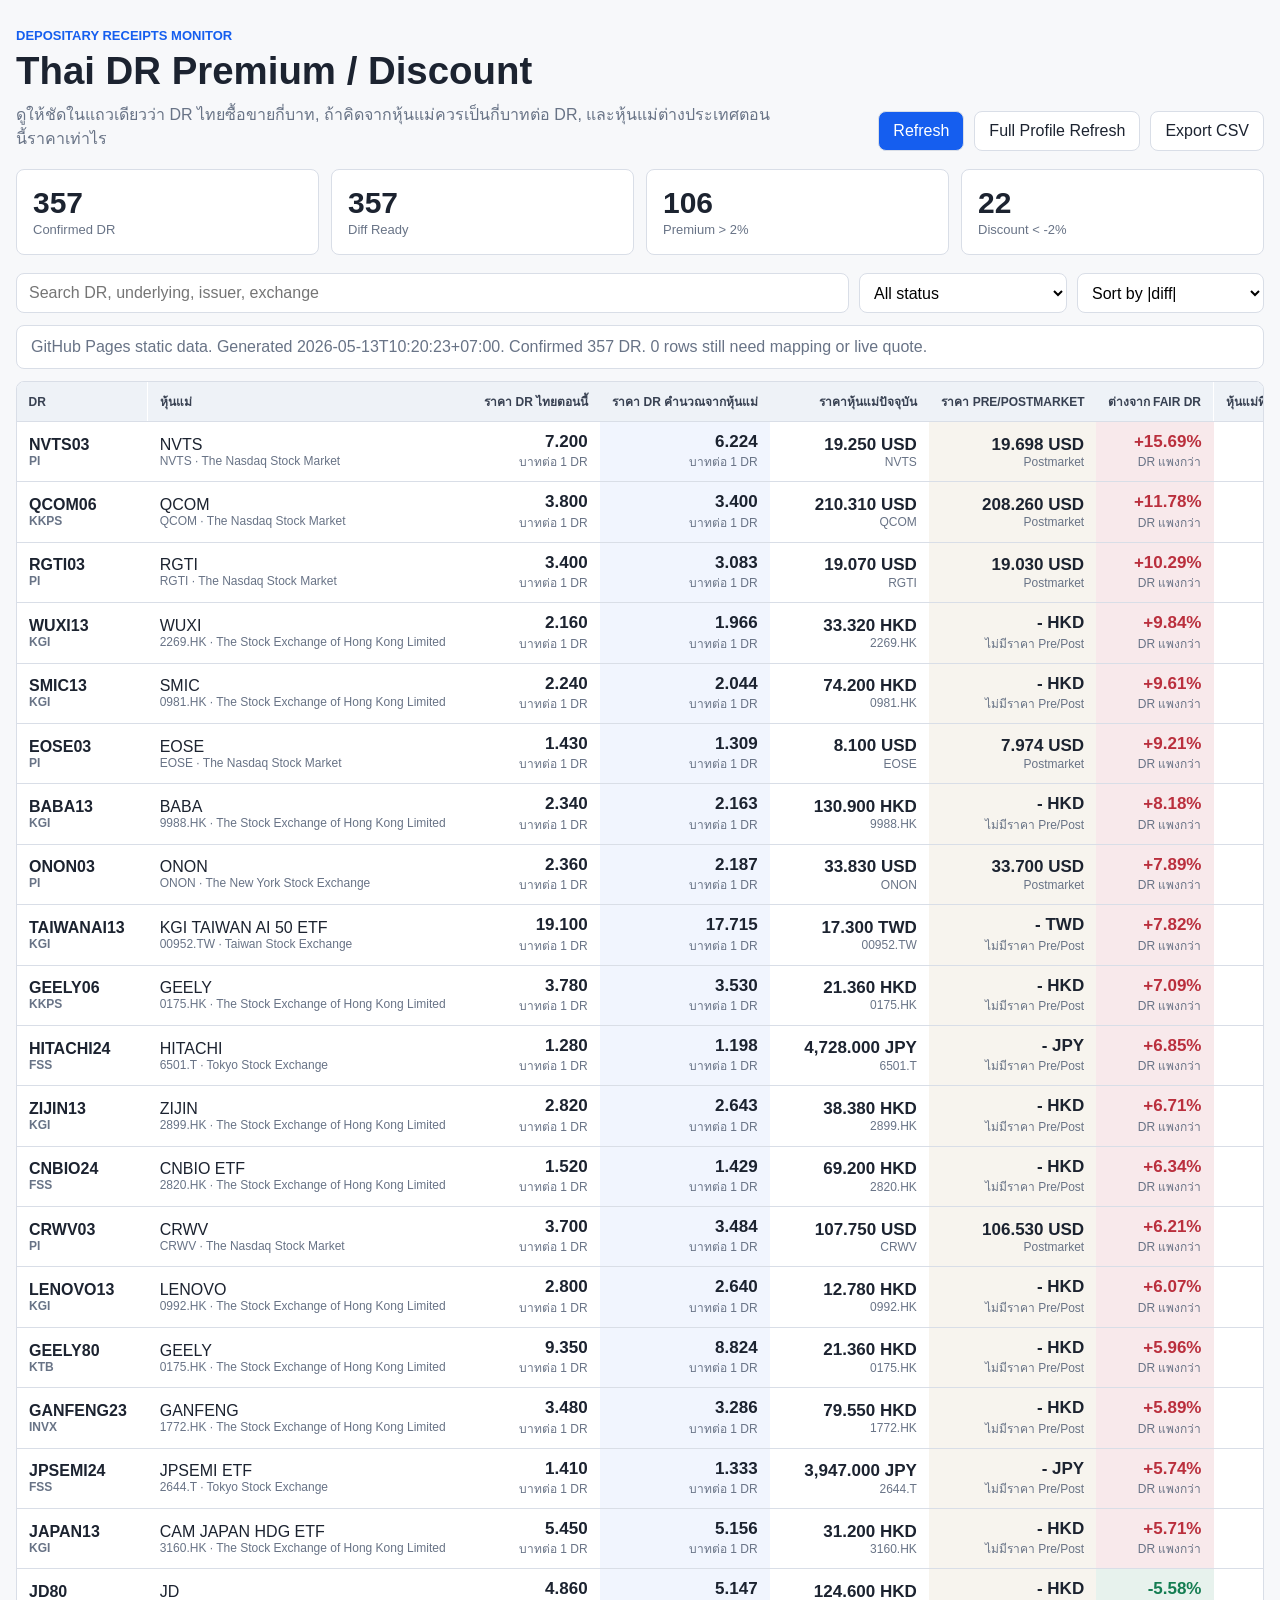
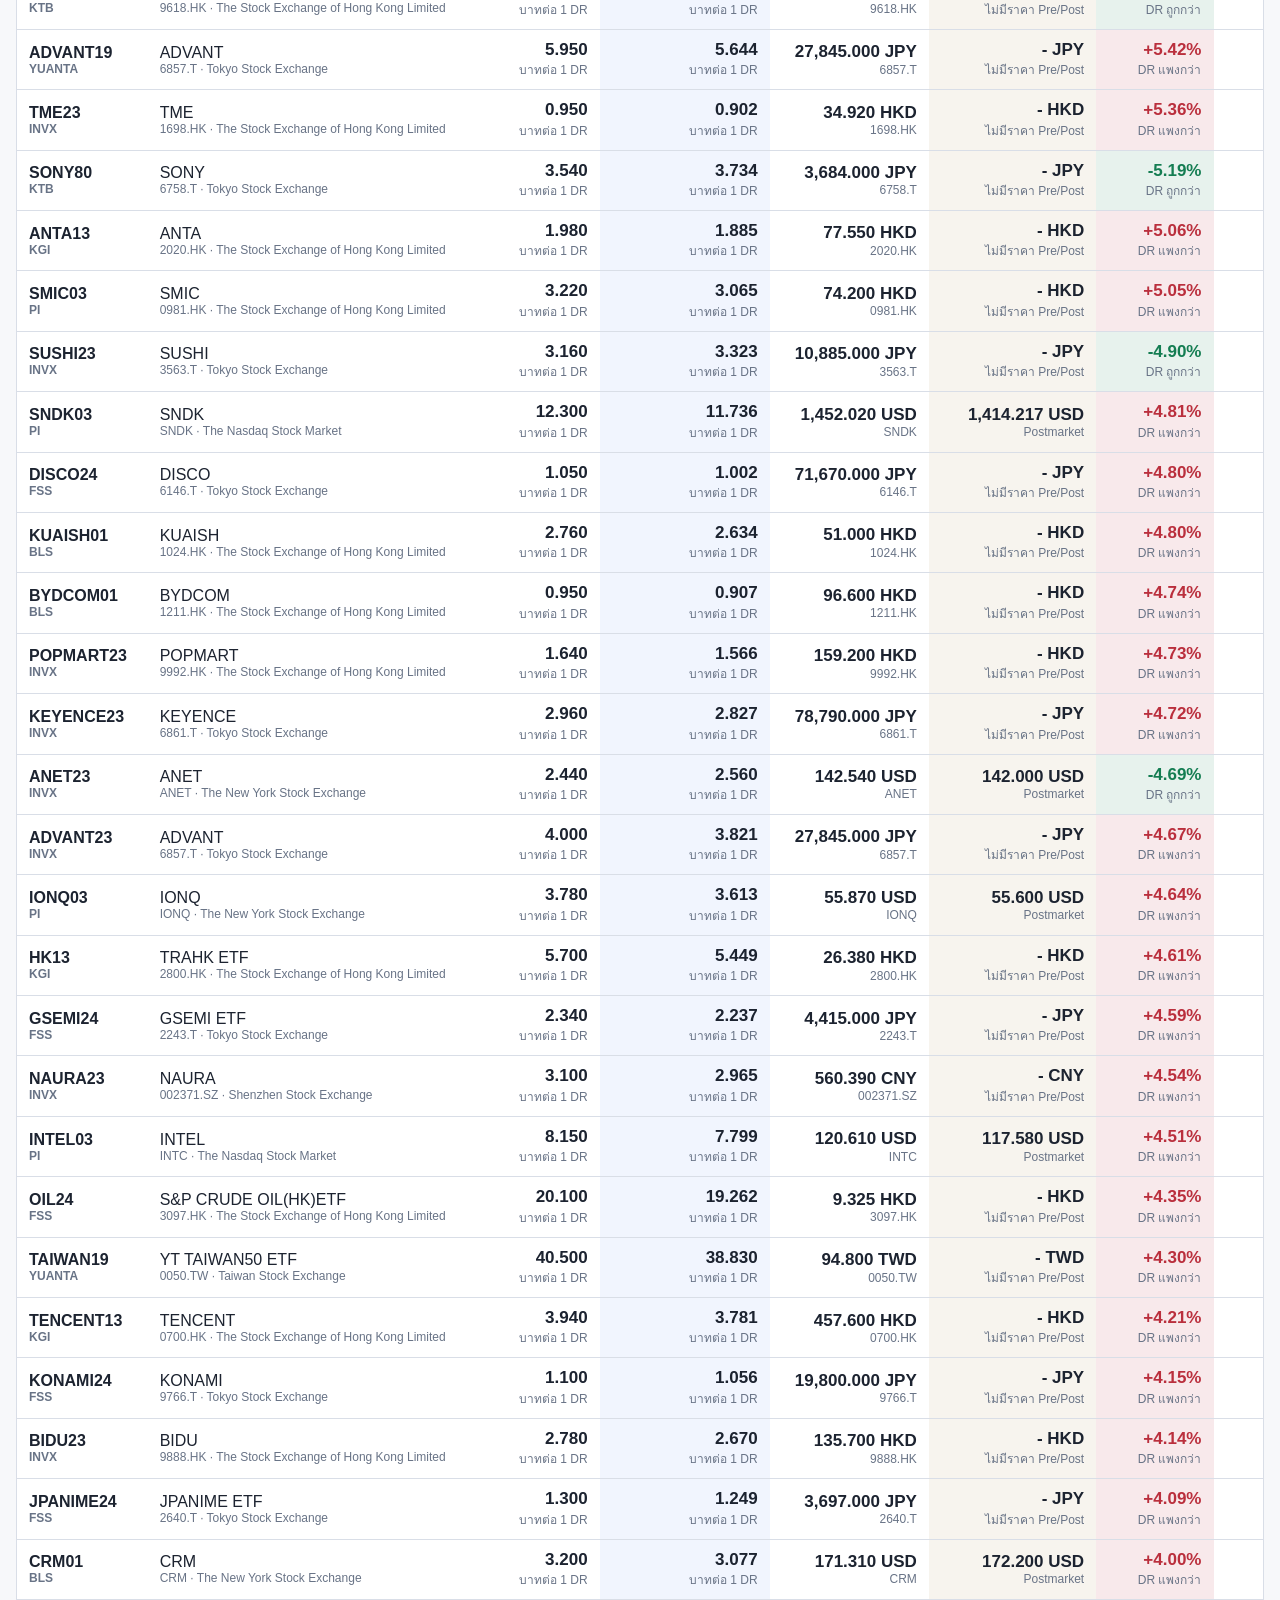
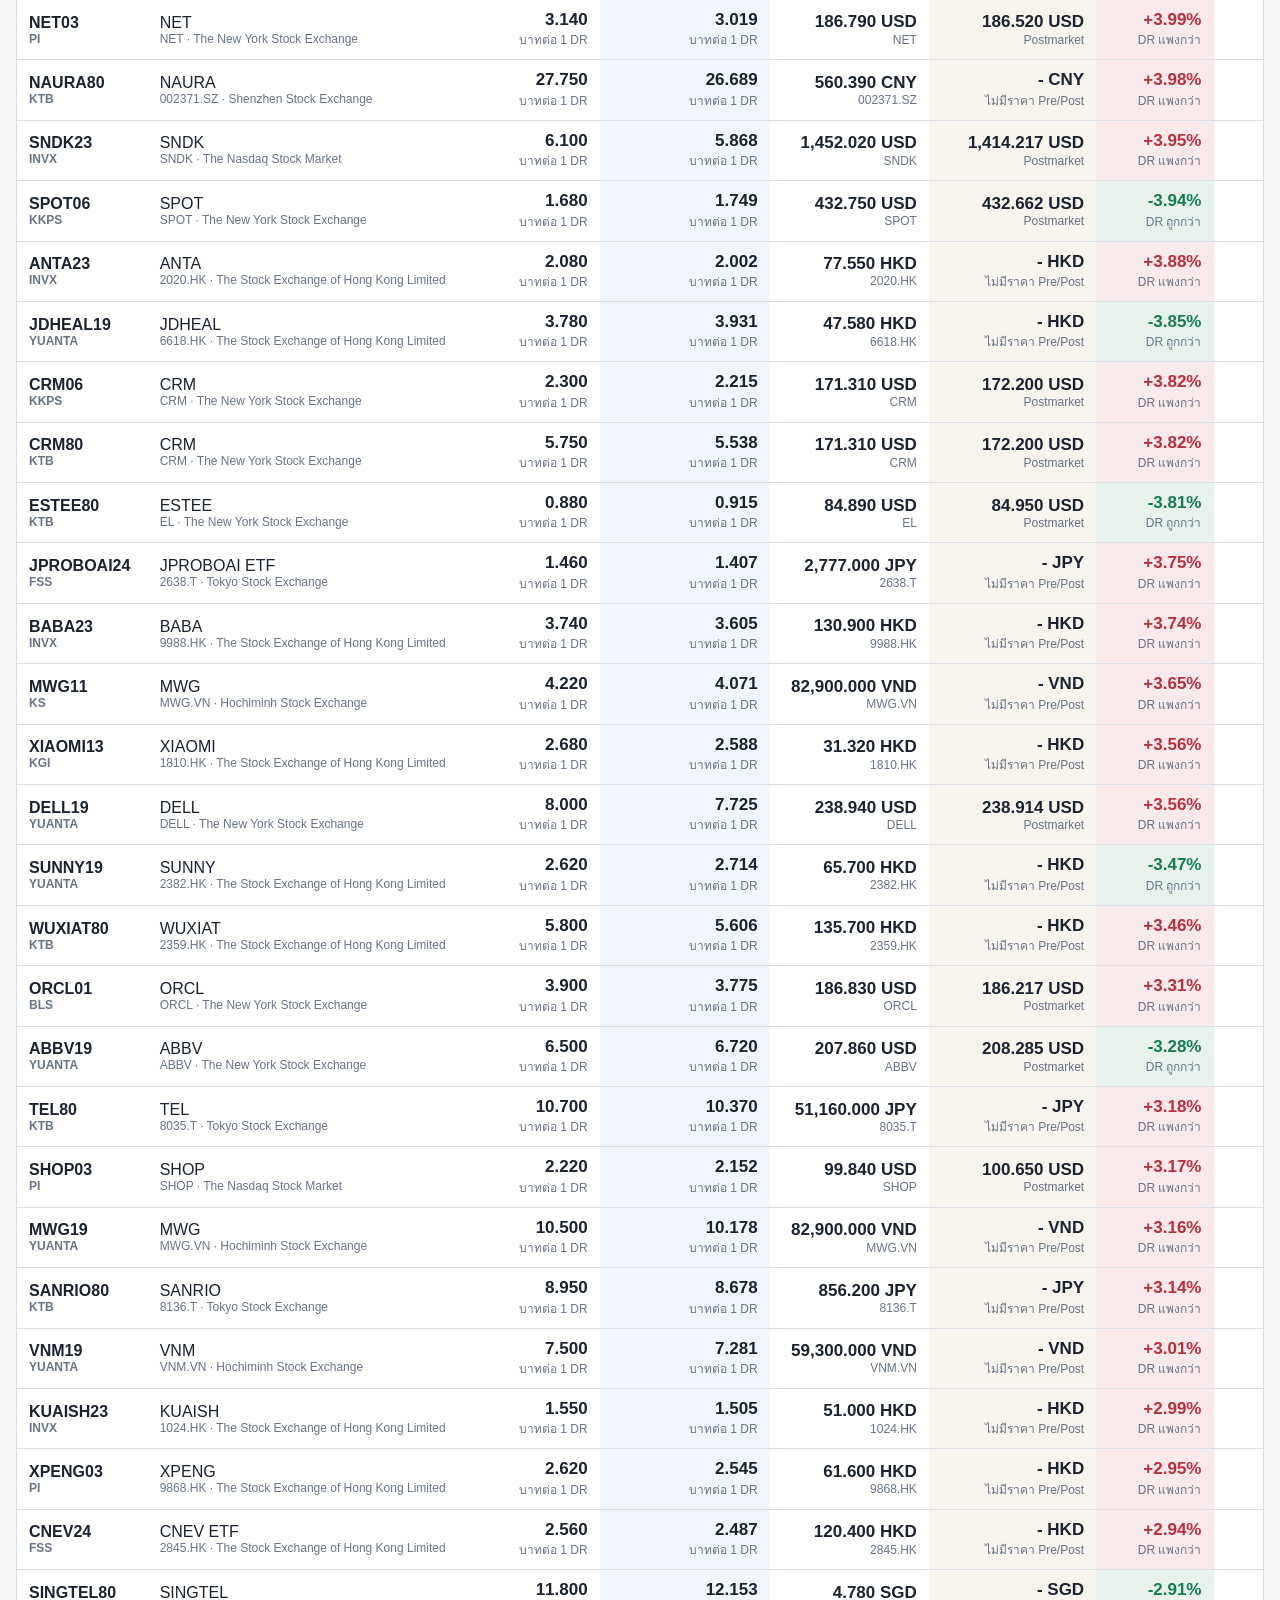
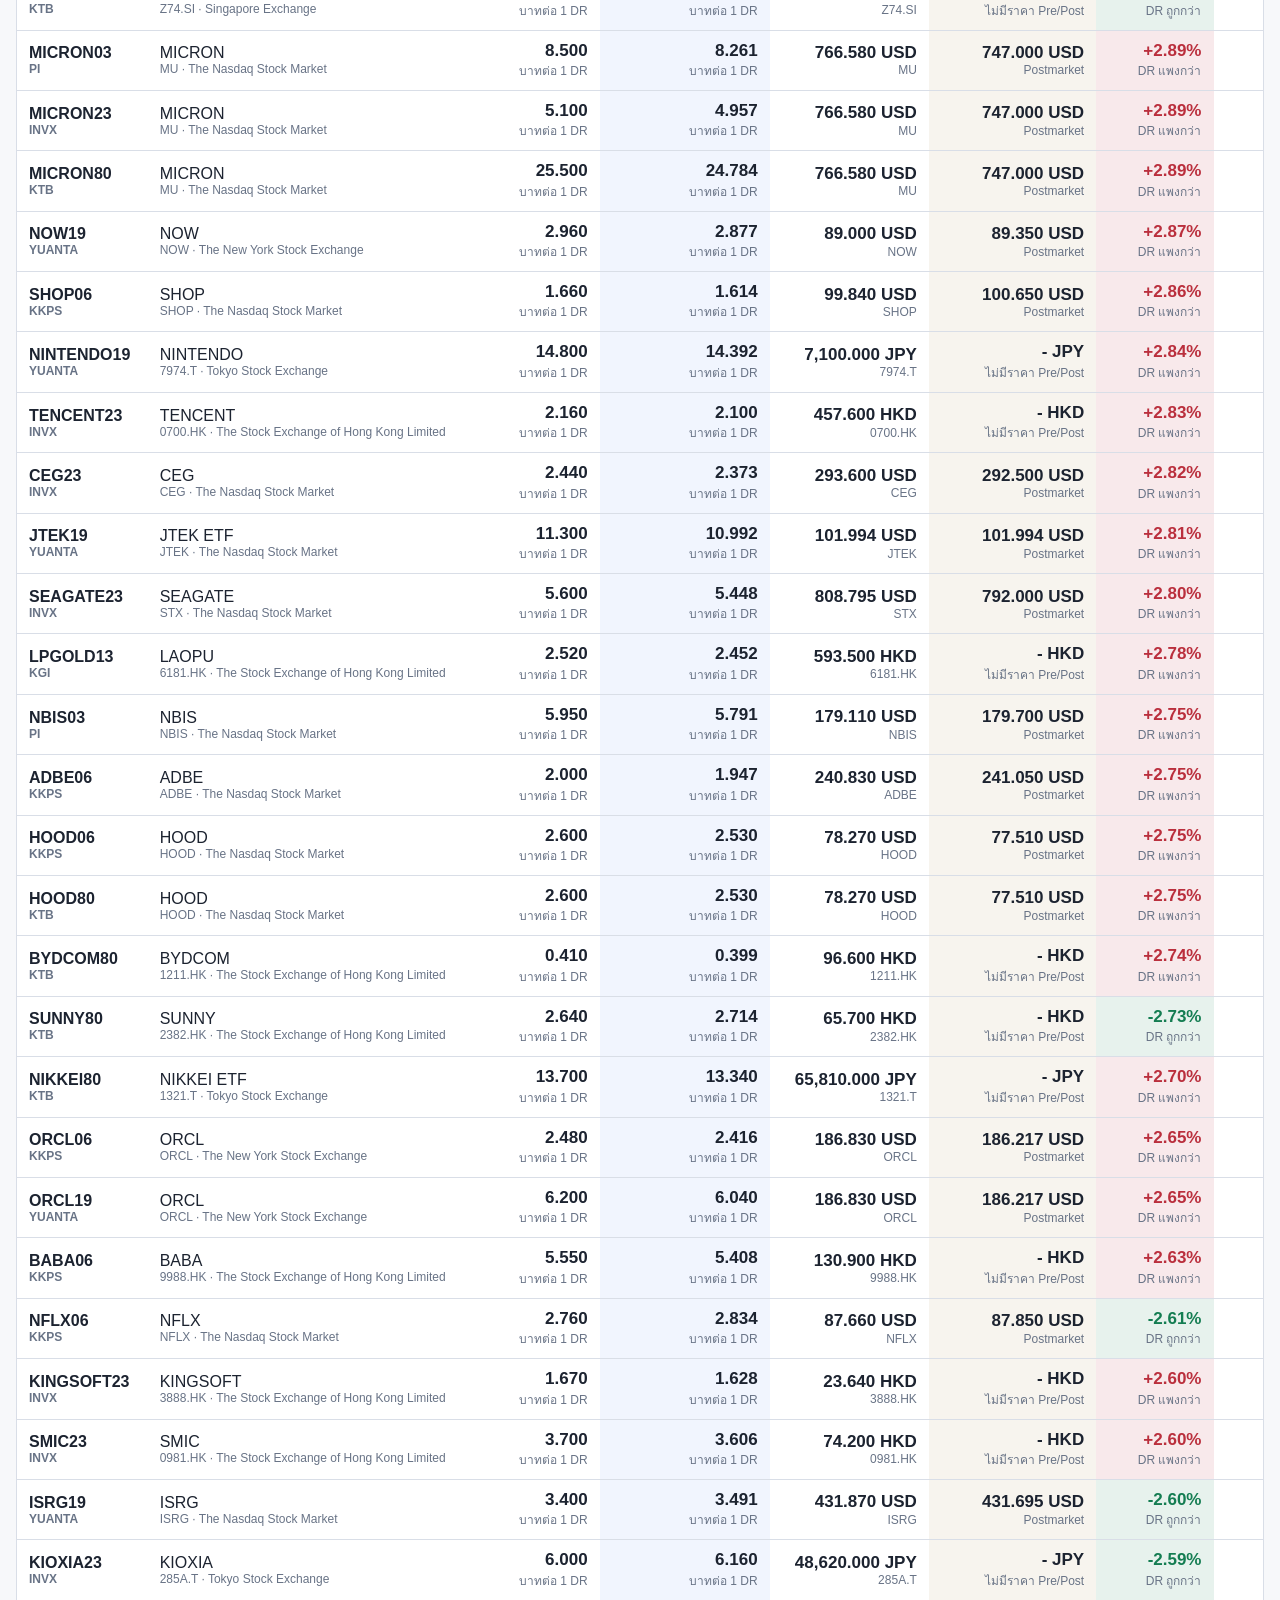
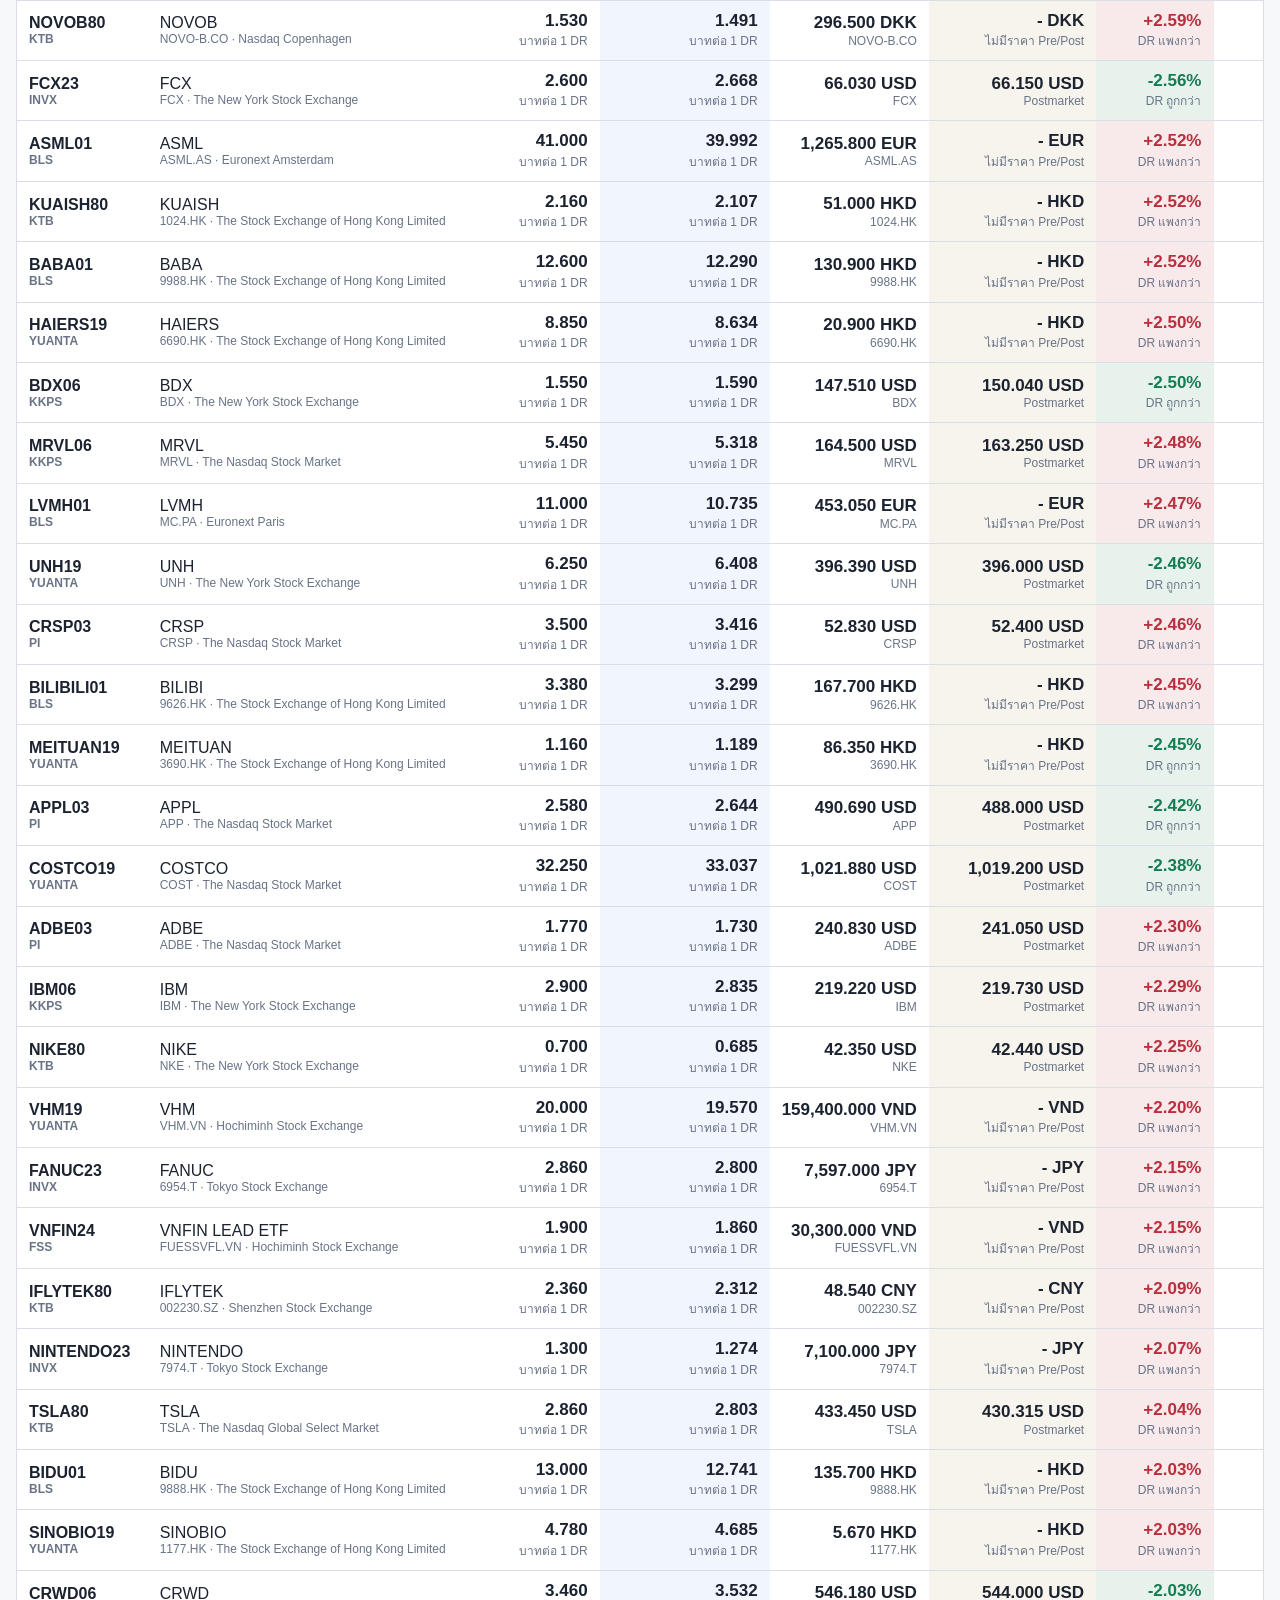
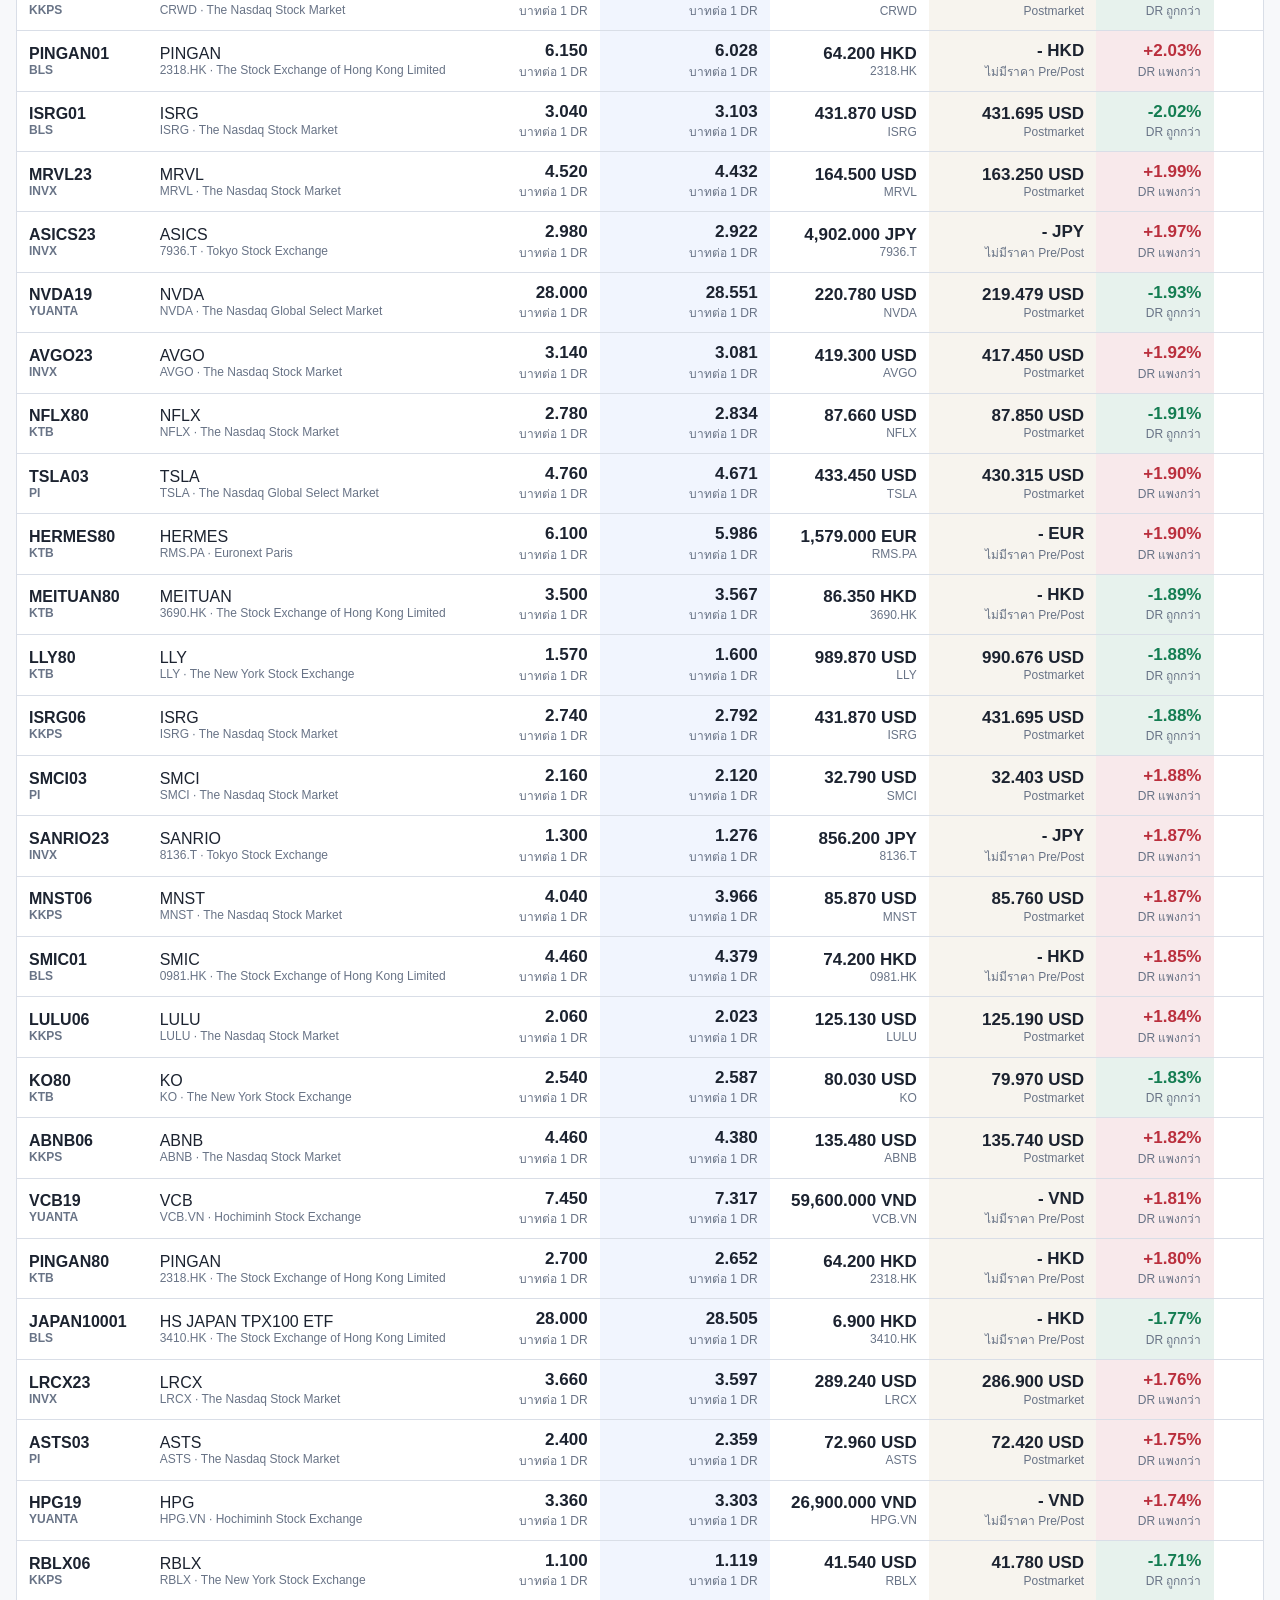
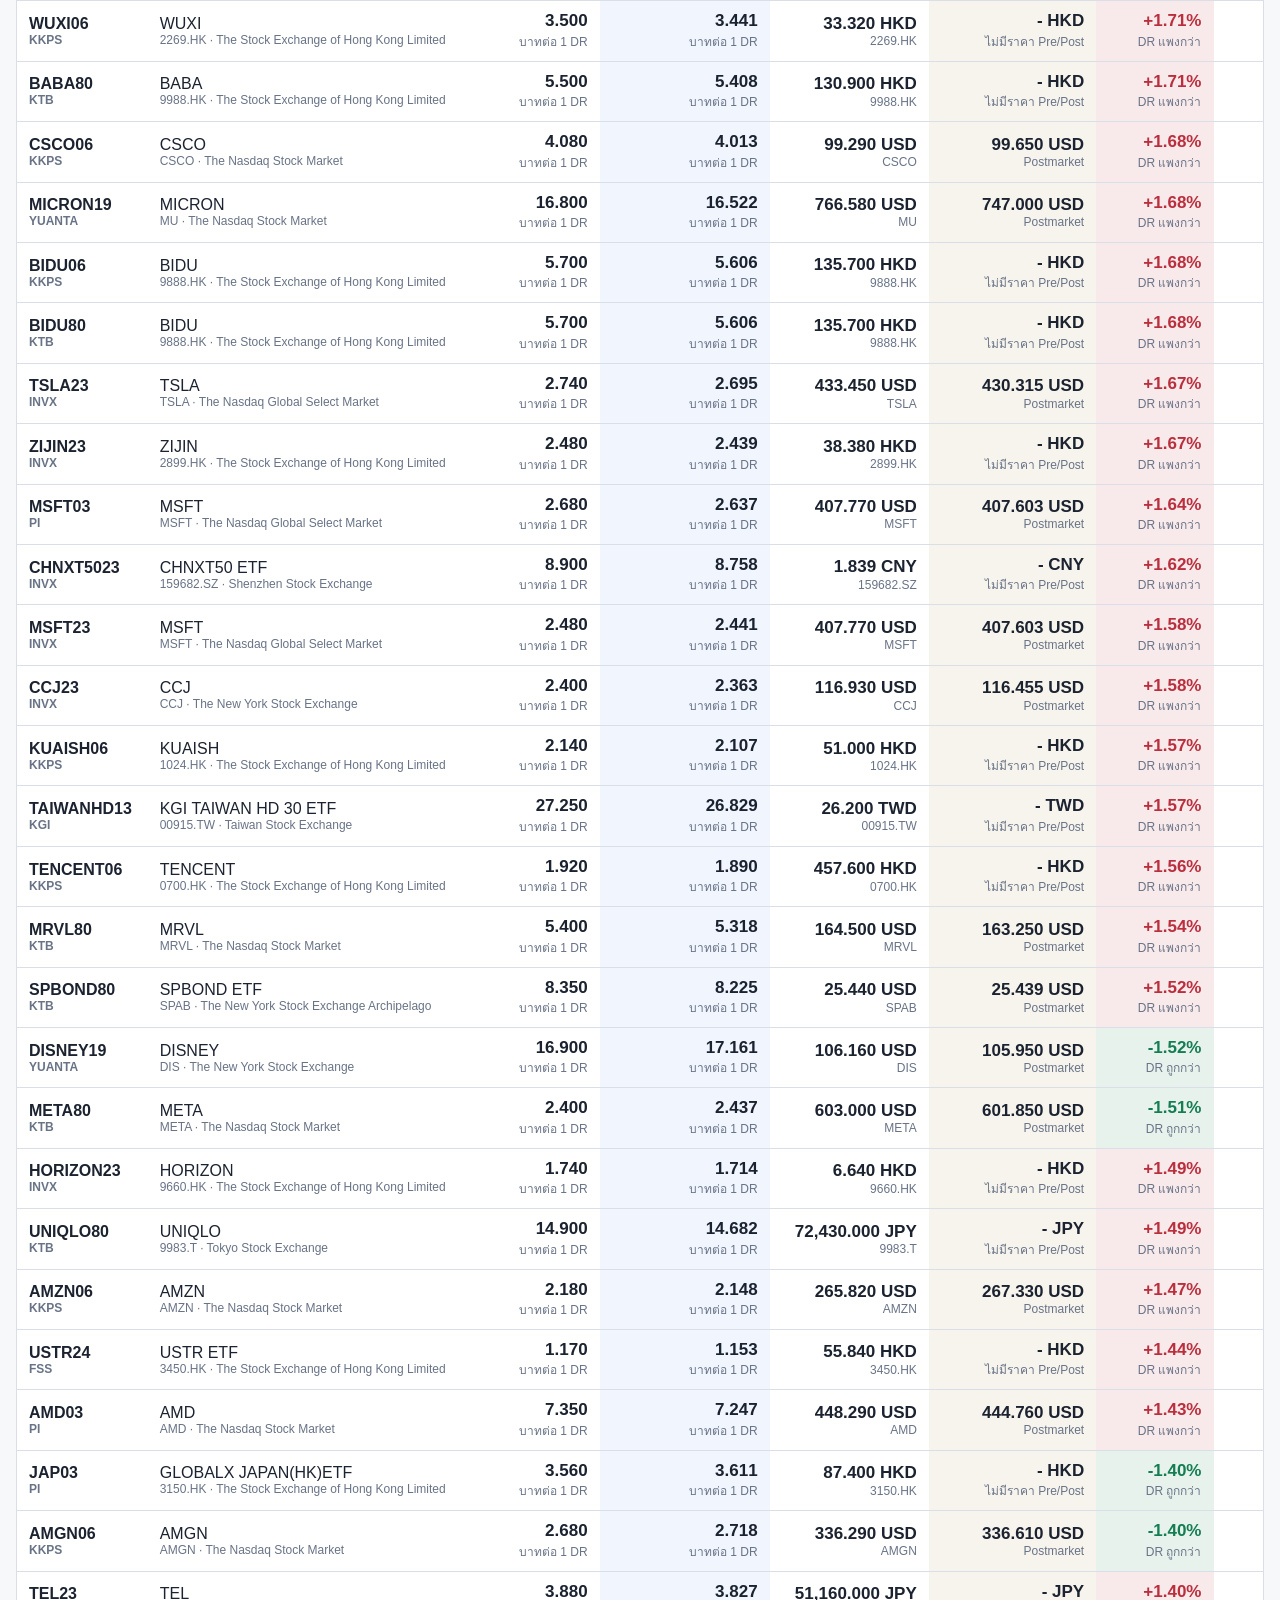
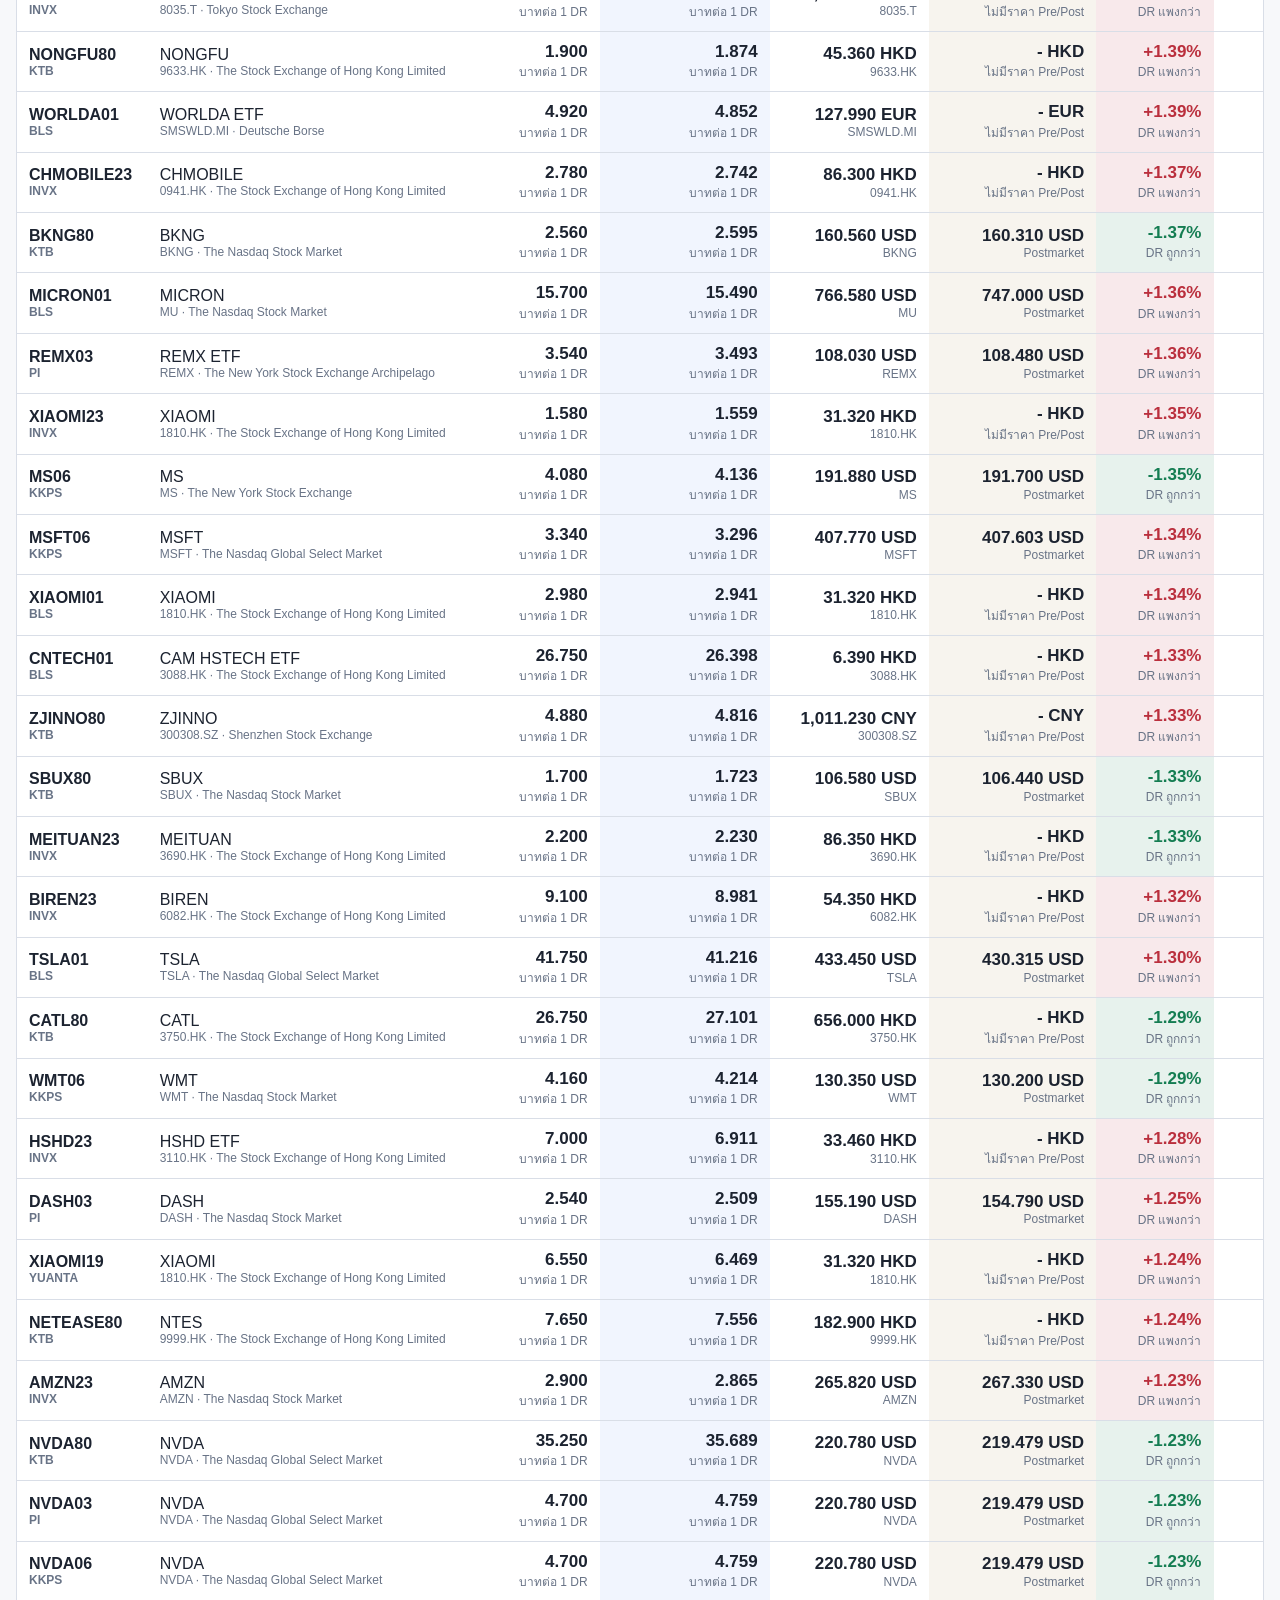
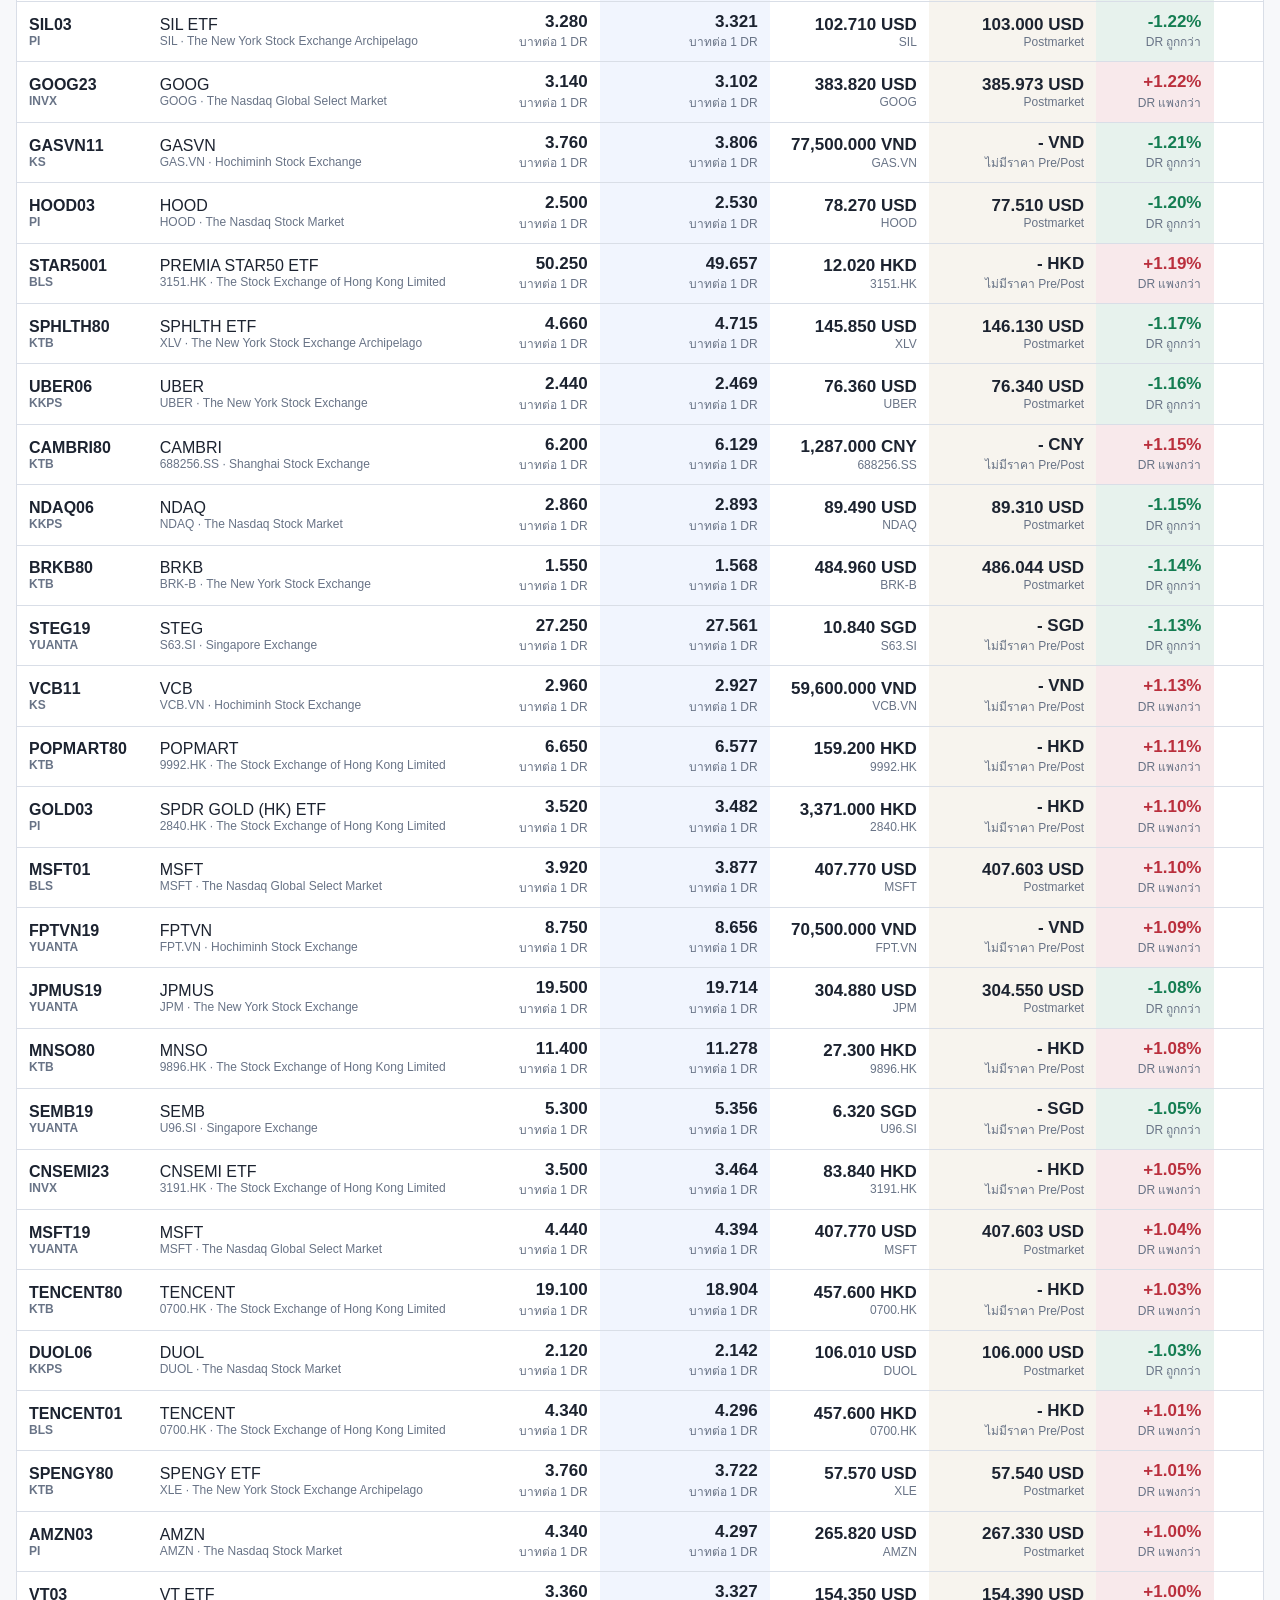
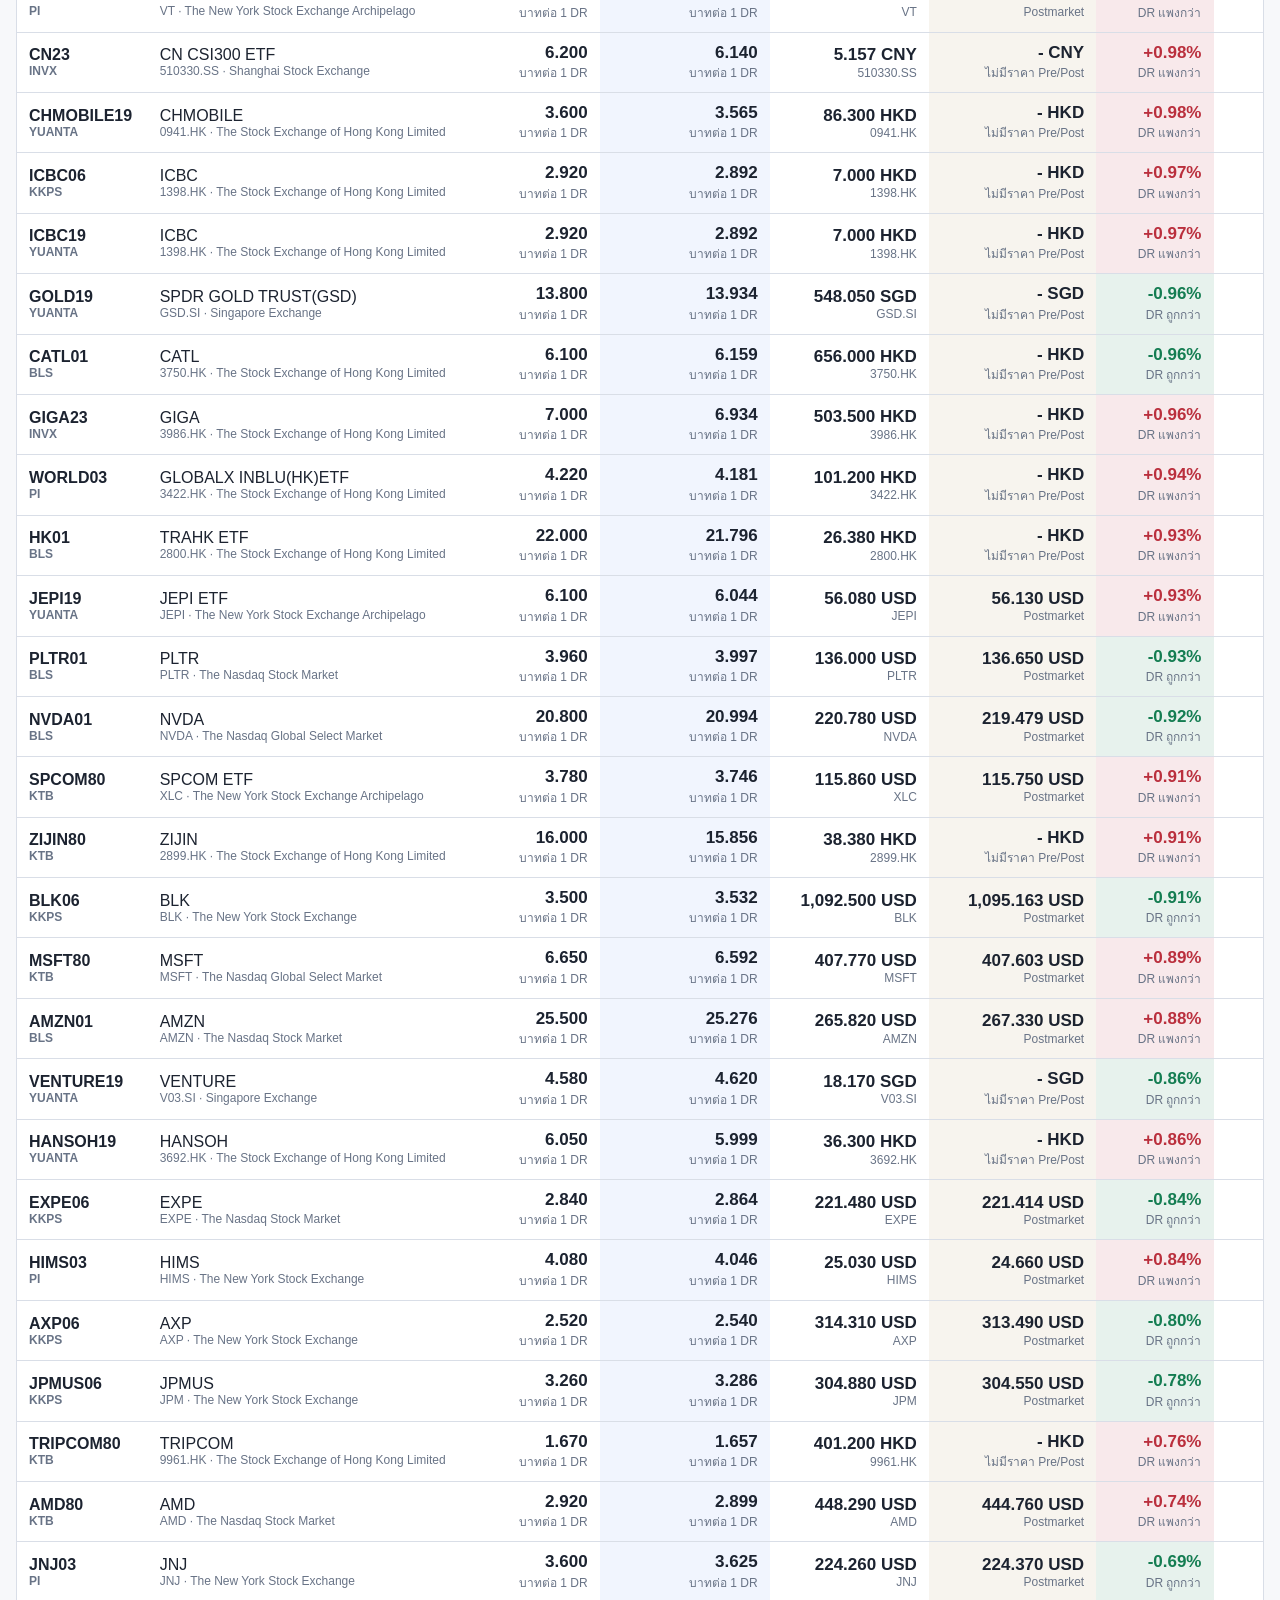
==== commit 1d323688: "Revert "Keep FX ratio status columns visible" This reverts commit 5eb945e14b341d1db574c3573544f8b504" ====
--- a/index.html
+++ b/index.html
@@ -74,9 +74,9 @@
               <th>ราคา Pre/Postmarket</th>
               <th>ต่างจาก Fair DR</th>
               <th>หุ้นแม่ที่ implied จาก DR</th>
-              <th class="fx-col">FX</th>
-              <th class="ratio-col">Ratio</th>
-              <th class="status-col">Status</th>
+              <th>FX</th>
+              <th>Ratio</th>
+              <th>Status</th>
             </tr>
           </thead>
           <tbody id="rows"></tbody>
--- a/web/styles.css
+++ b/web/styles.css
@@ -159,7 +159,7 @@
 table {
   width: 100%;
   border-collapse: collapse;
-  min-width: 1560px;
+  min-width: 1460px;
 }
 
 th,
@@ -185,8 +185,7 @@
 td:first-child,
 th:nth-child(2),
 td:nth-child(2),
-td.status,
-.status-col {
+td.status {
   text-align: left;
 }
 
@@ -211,36 +210,6 @@
 
 .extended-price {
   background: rgba(147, 99, 22, 0.07);
-}
-
-.fx-col,
-.ratio-col,
-.status-col {
-  background: var(--panel);
-  position: sticky;
-  z-index: 2;
-}
-
-th.fx-col,
-th.ratio-col,
-th.status-col {
-  background: #eef2f7;
-  z-index: 3;
-}
-
-.status-col {
-  right: 0;
-  min-width: 112px;
-}
-
-.ratio-col {
-  right: 112px;
-  min-width: 110px;
-}
-
-.fx-col {
-  right: 222px;
-  min-width: 166px;
 }
 
 .muted {
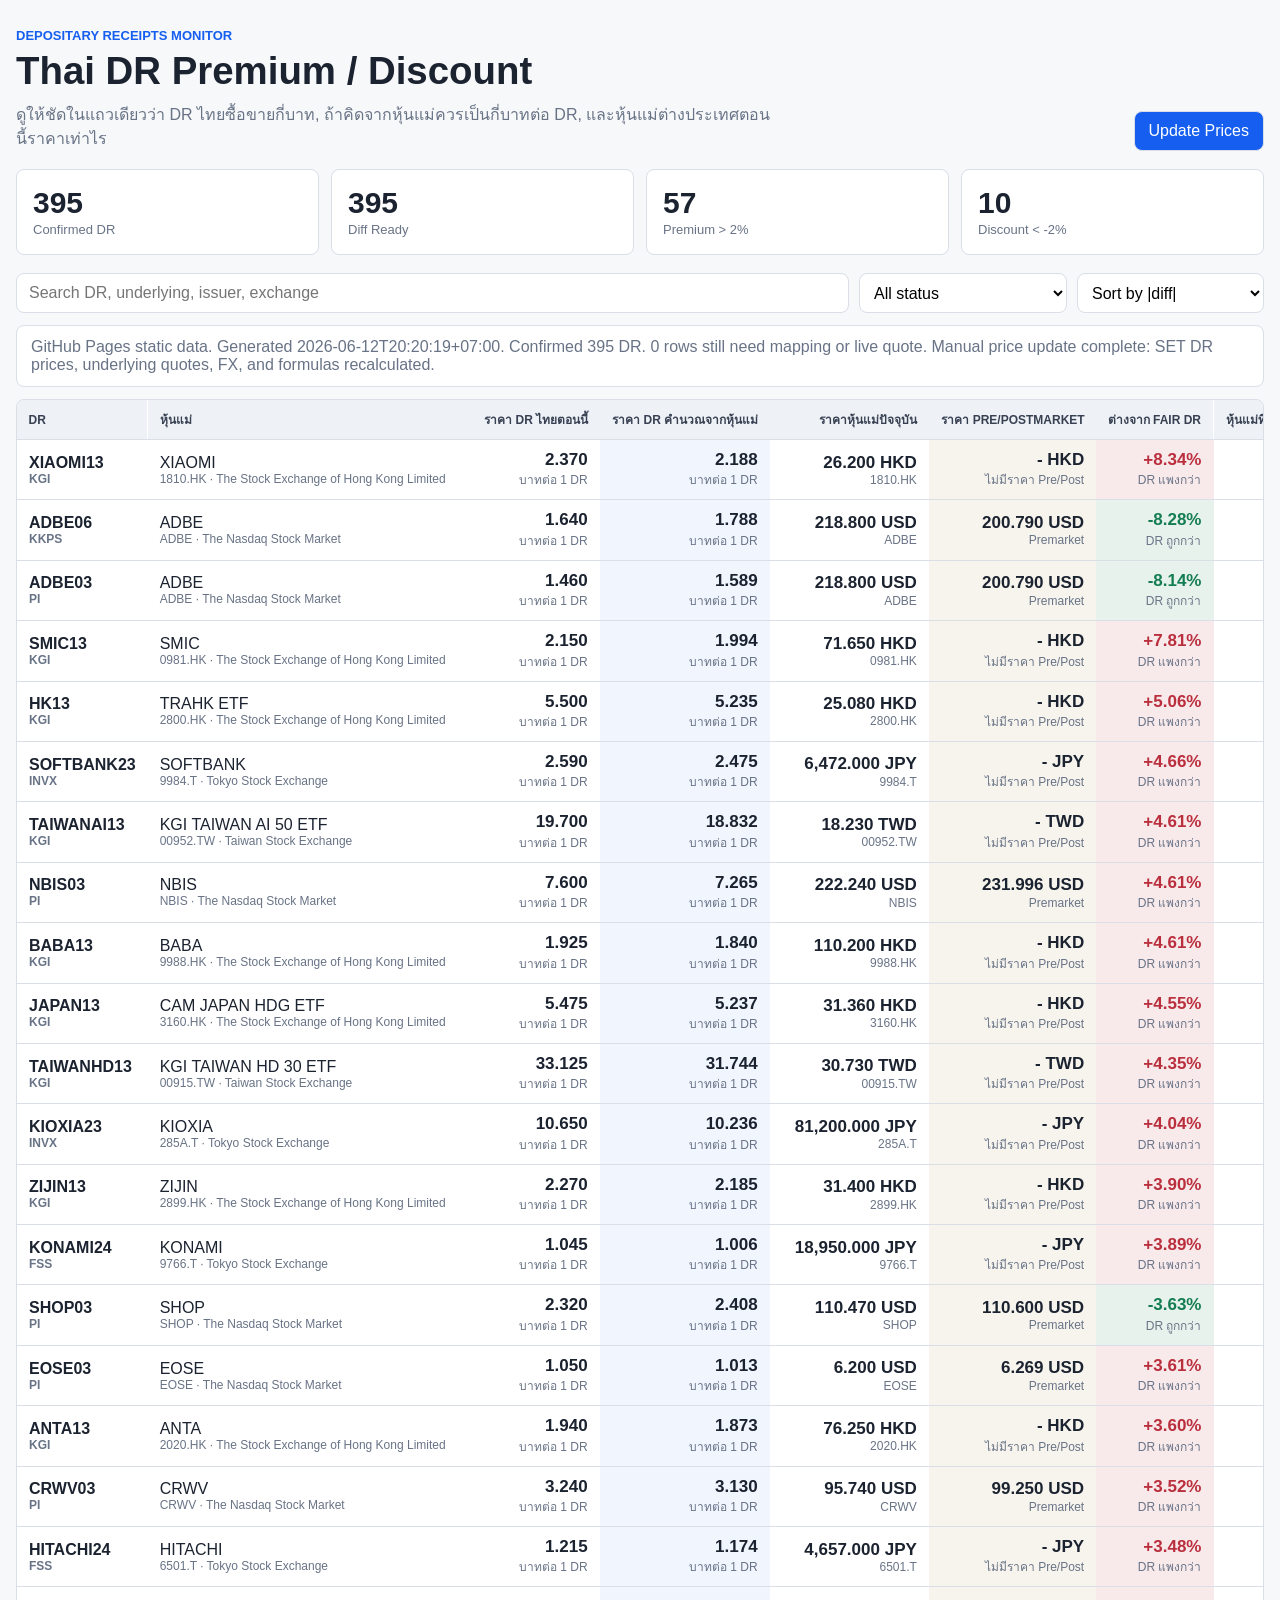
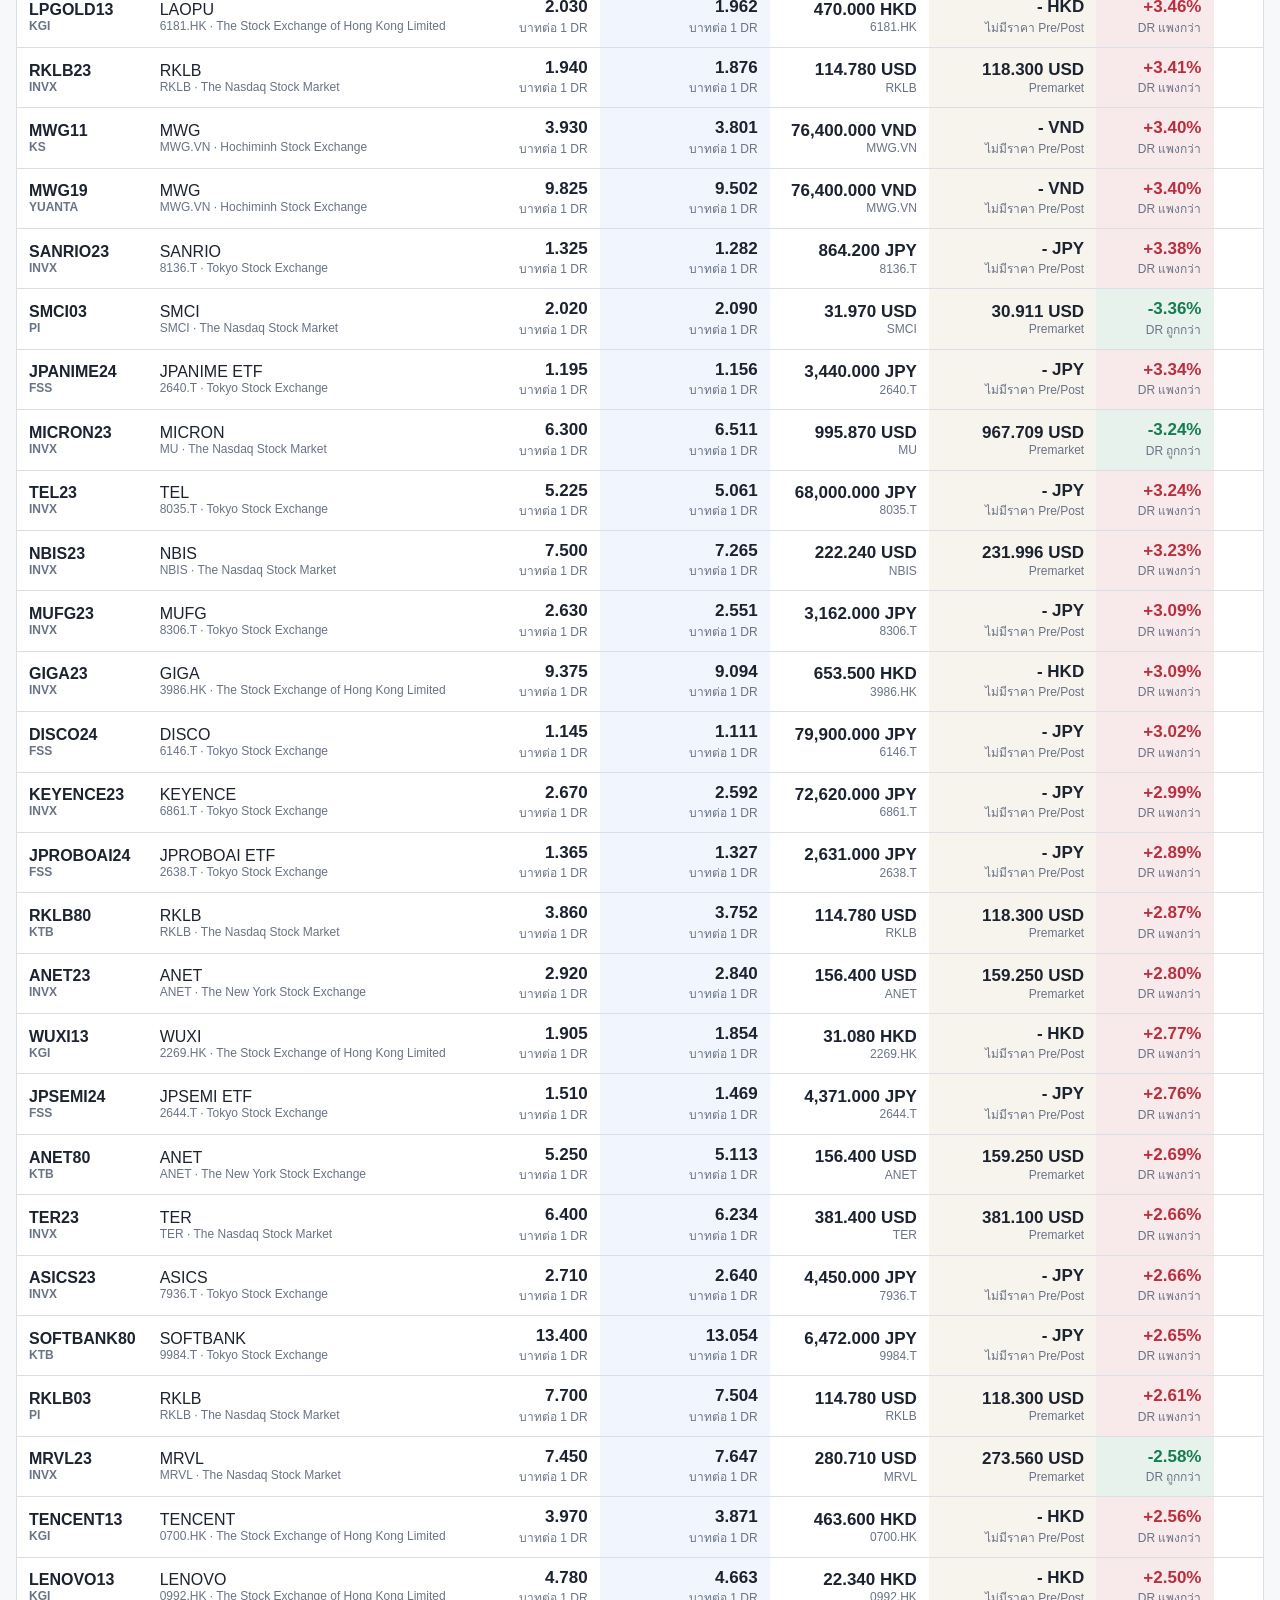
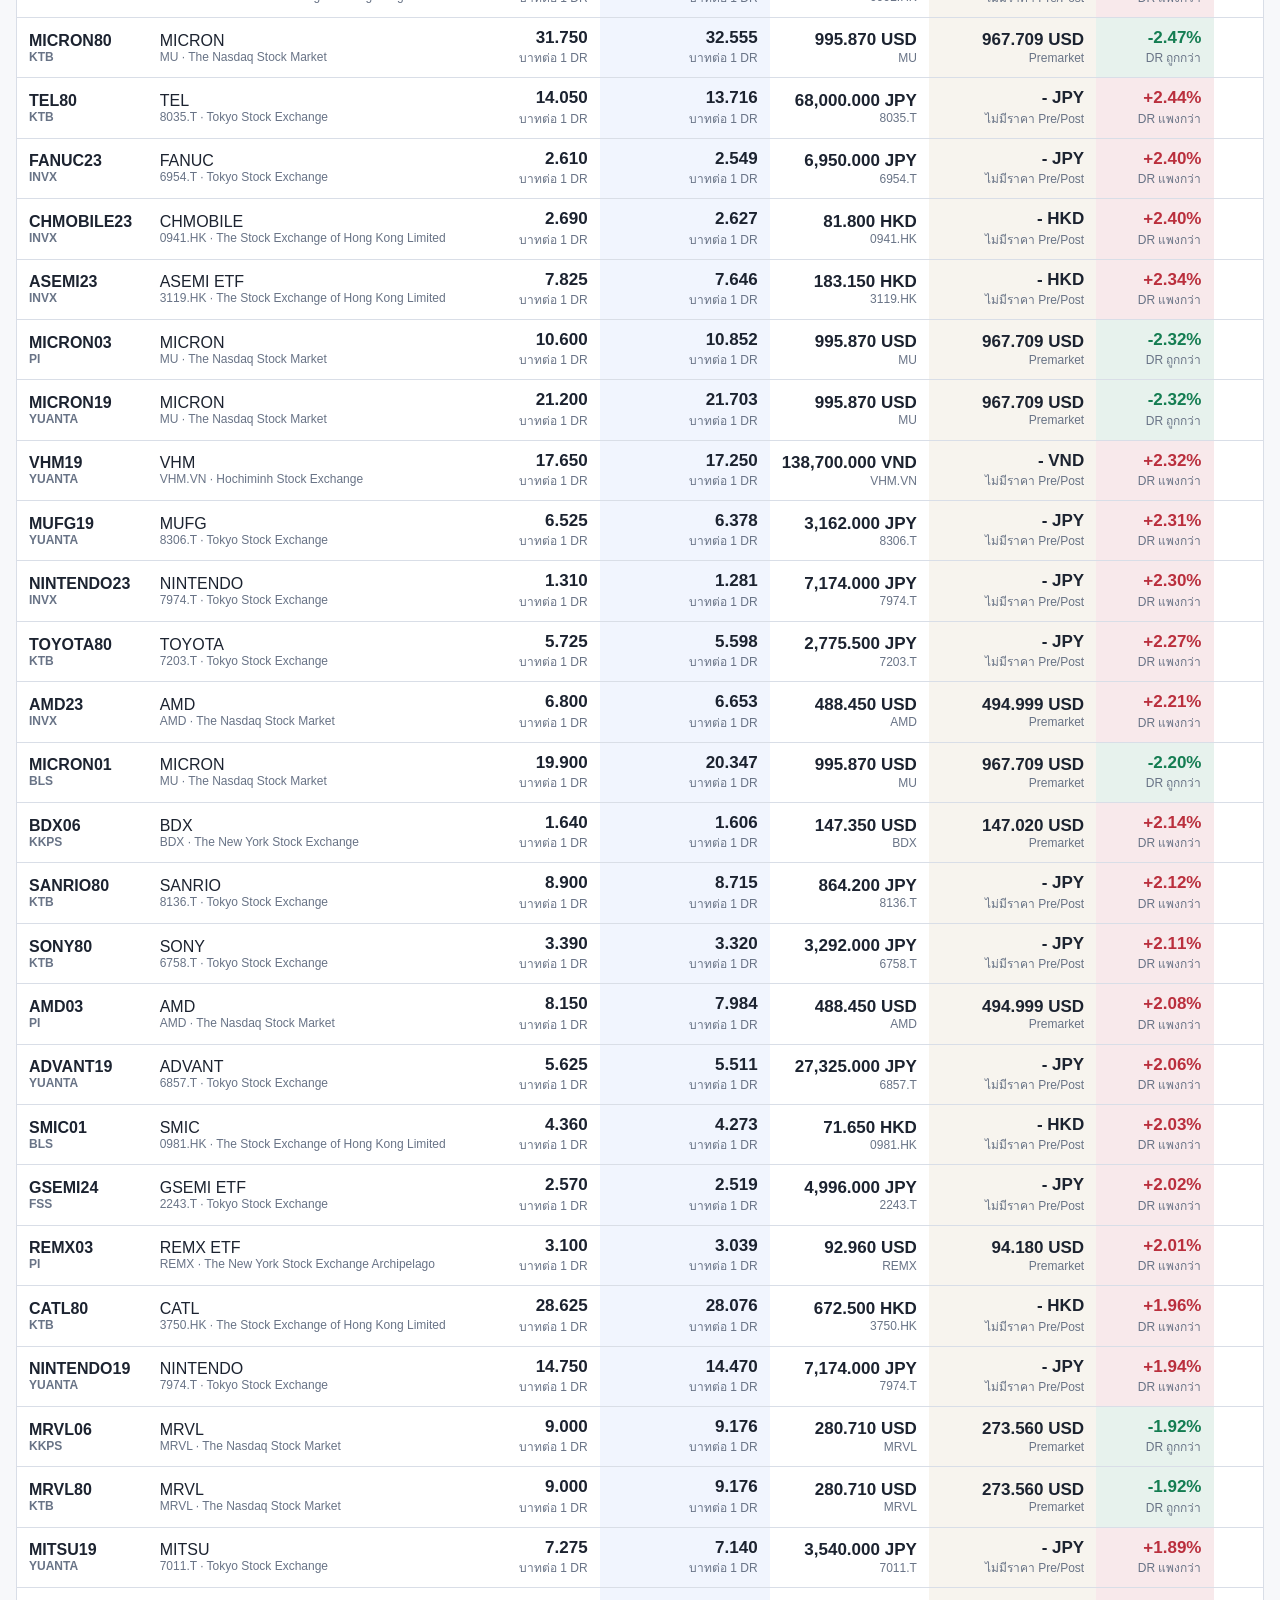
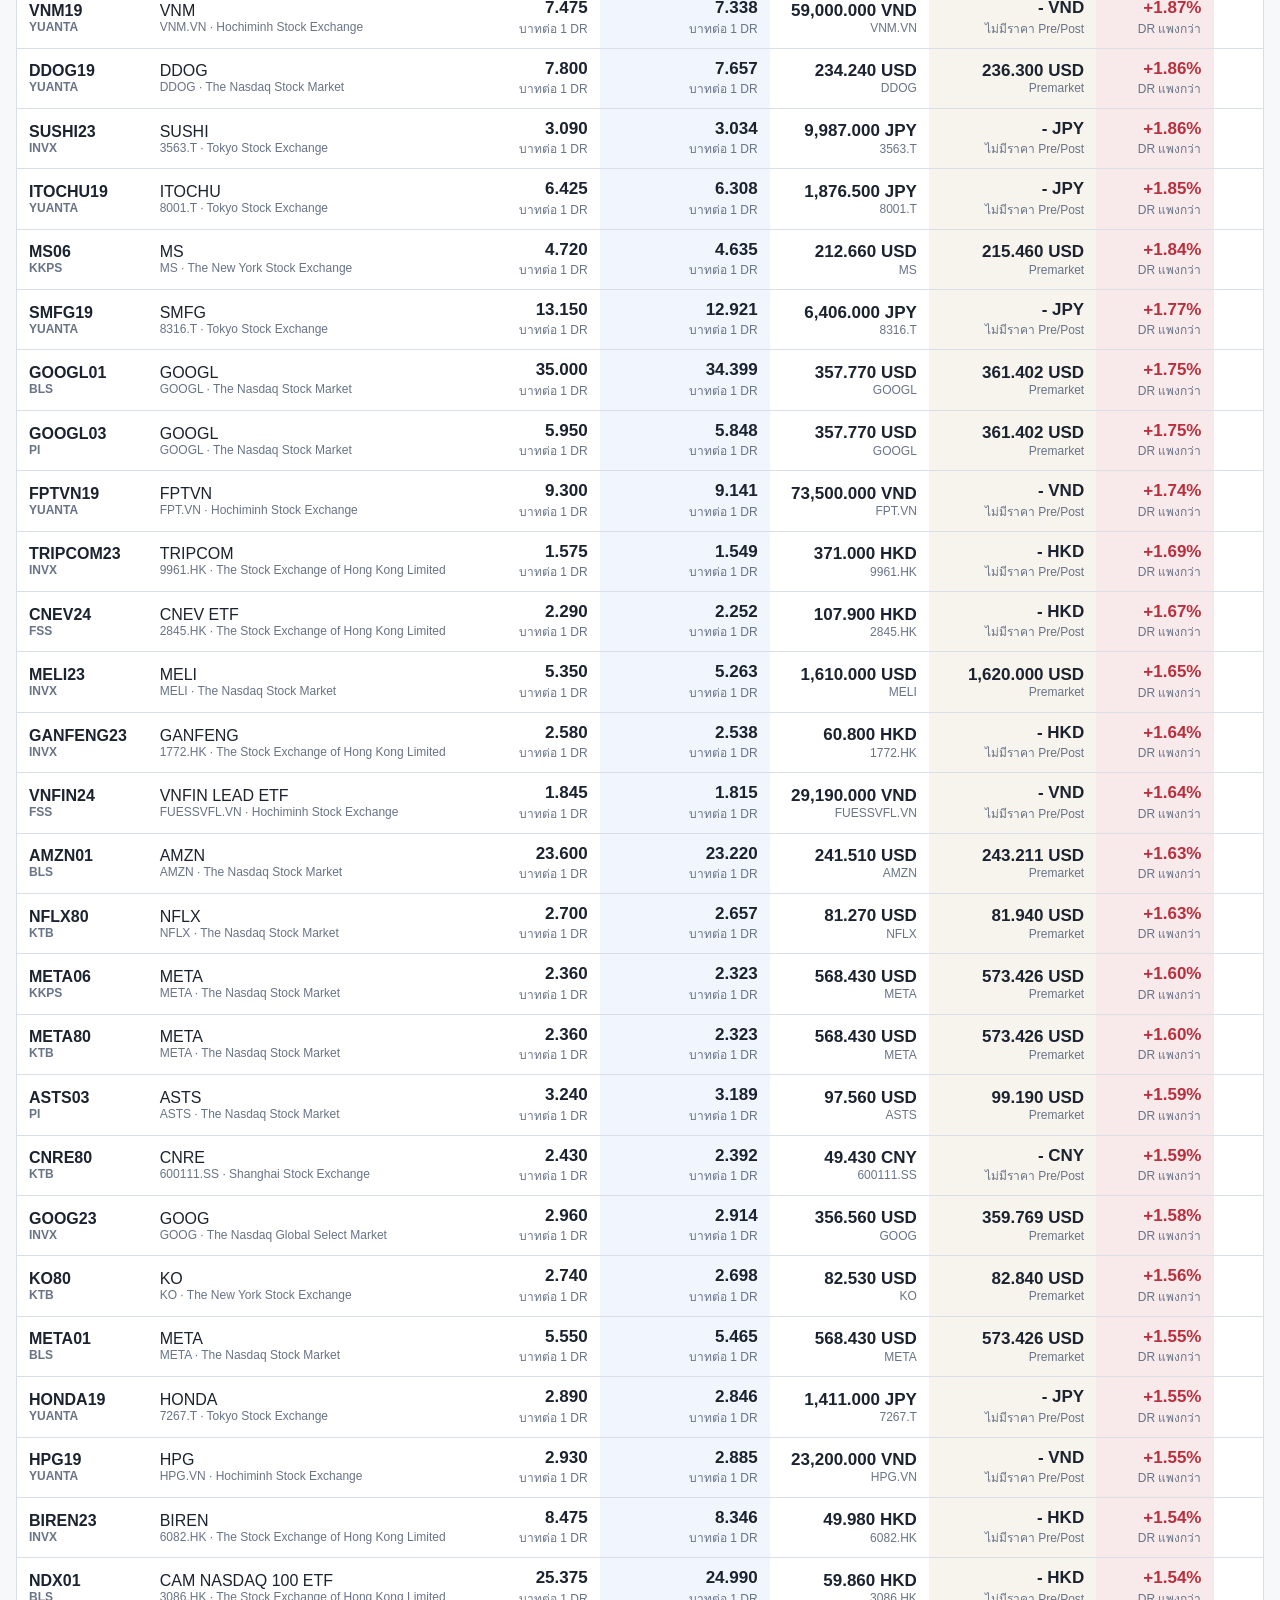
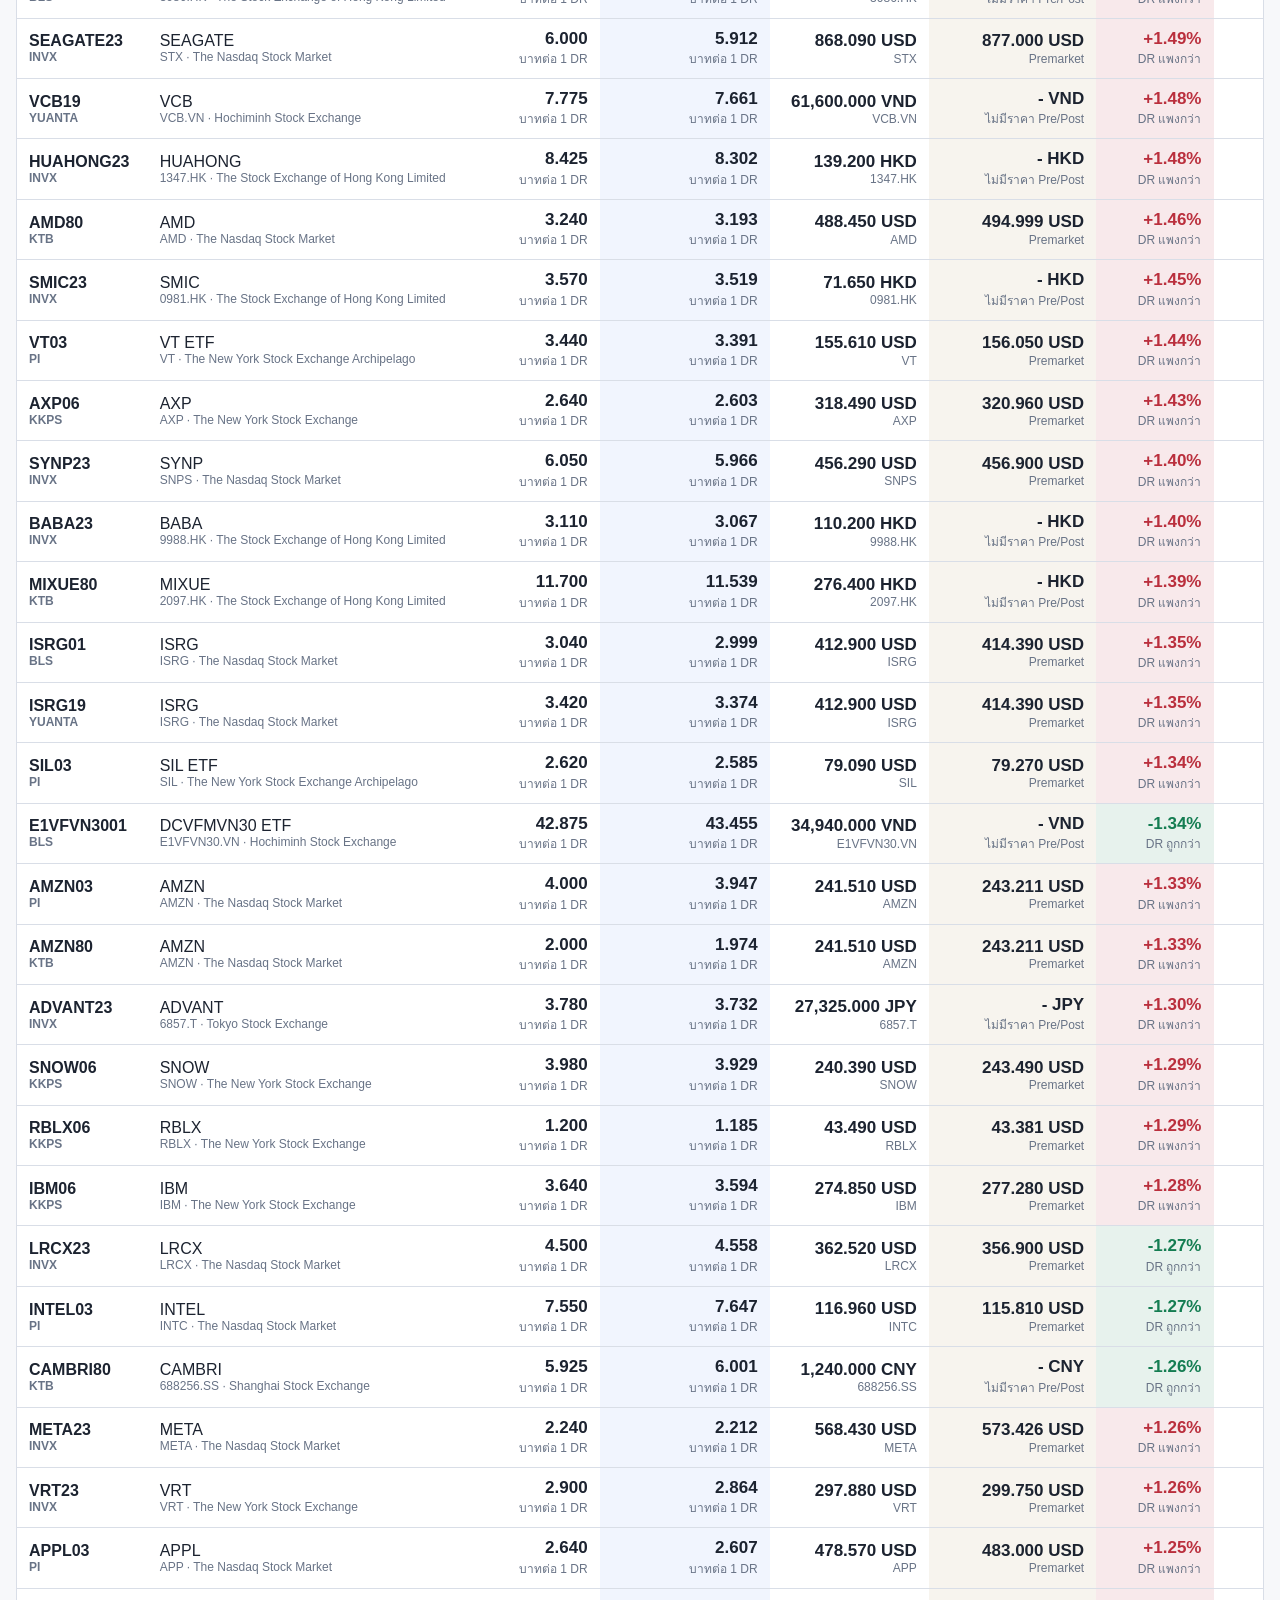
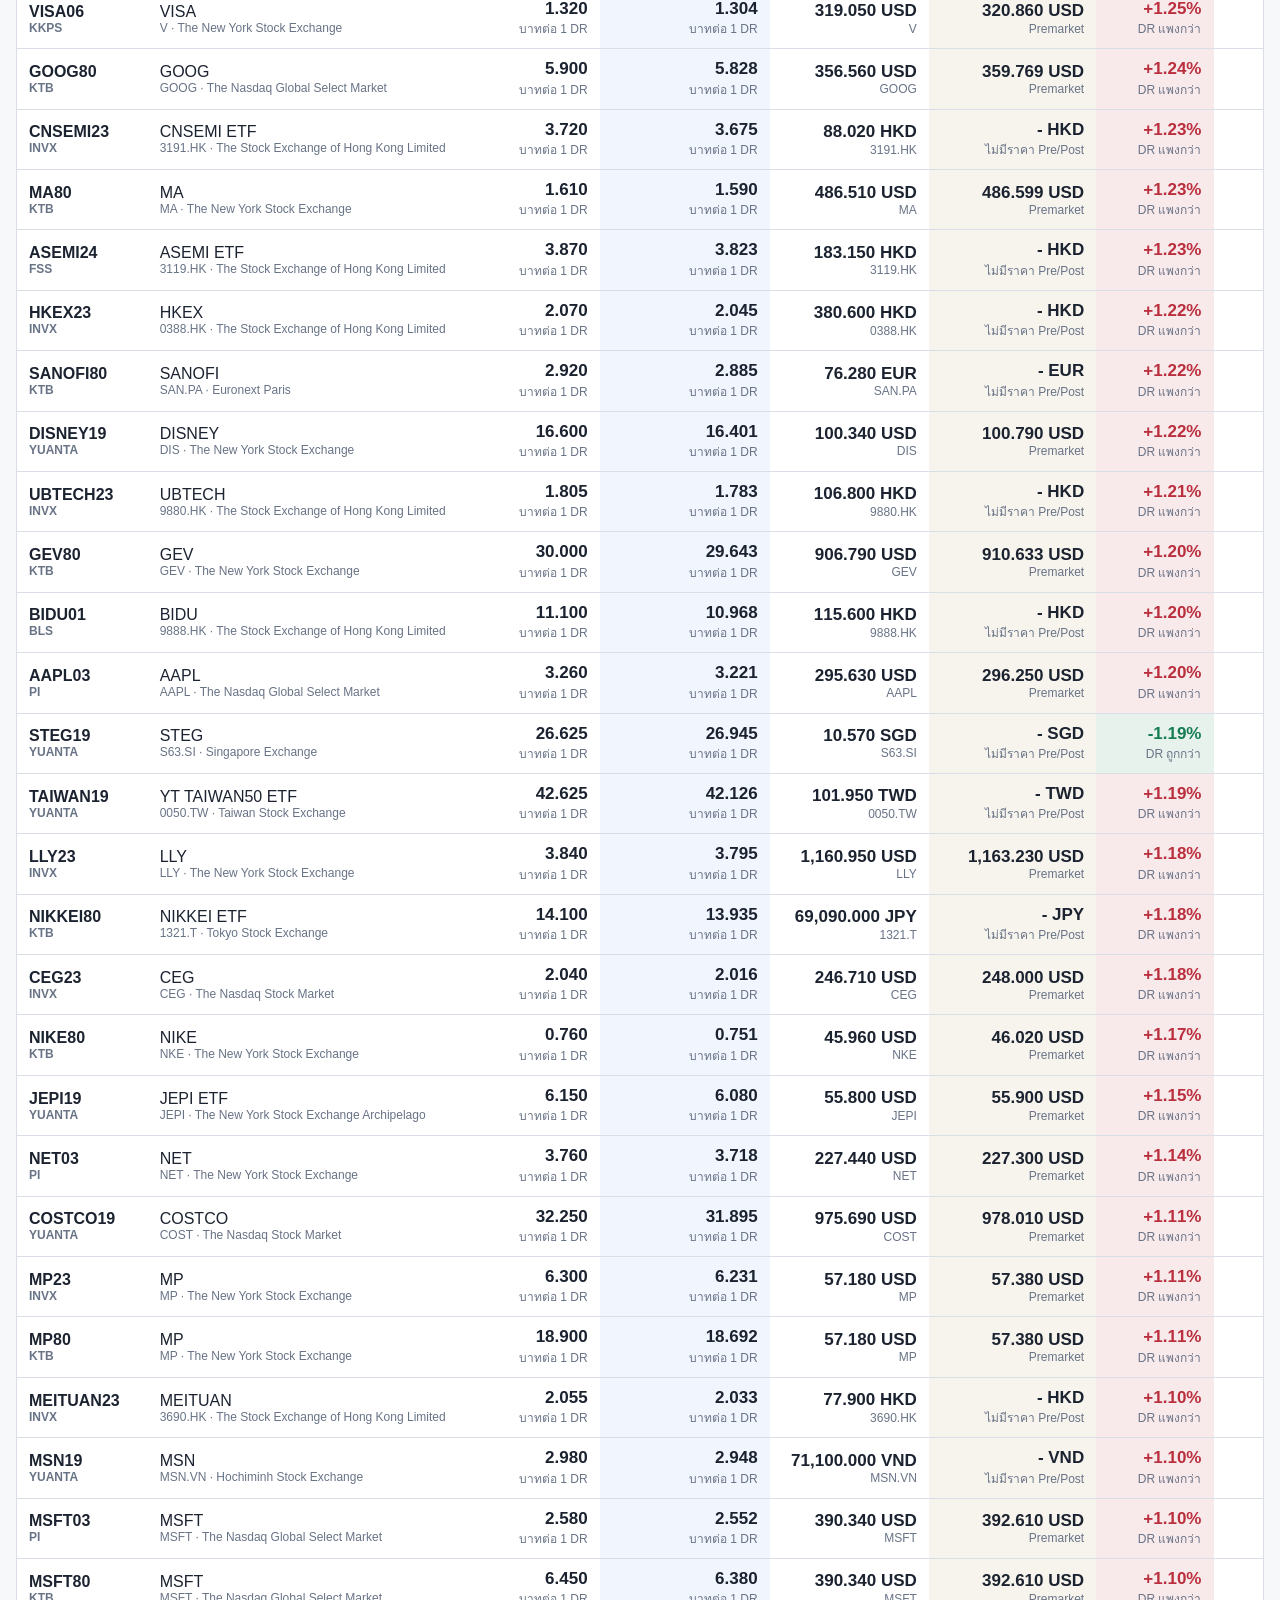
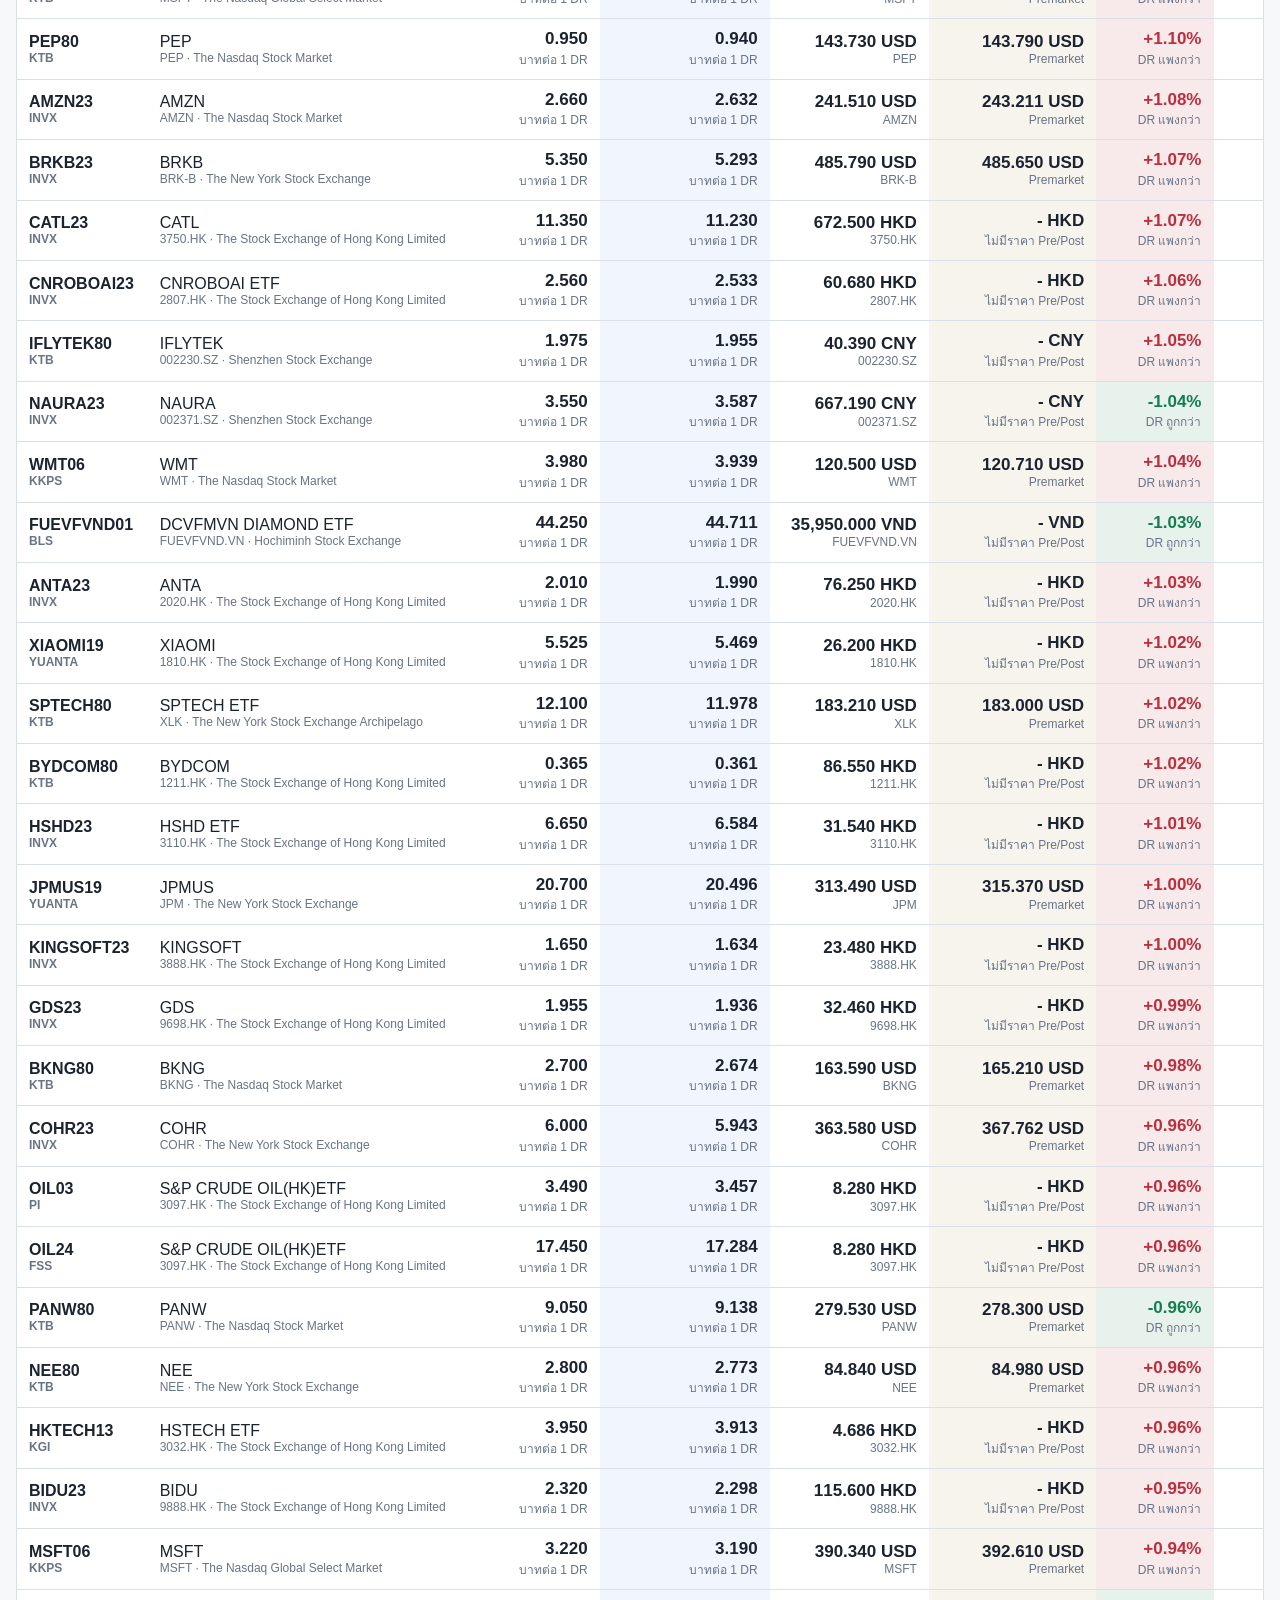
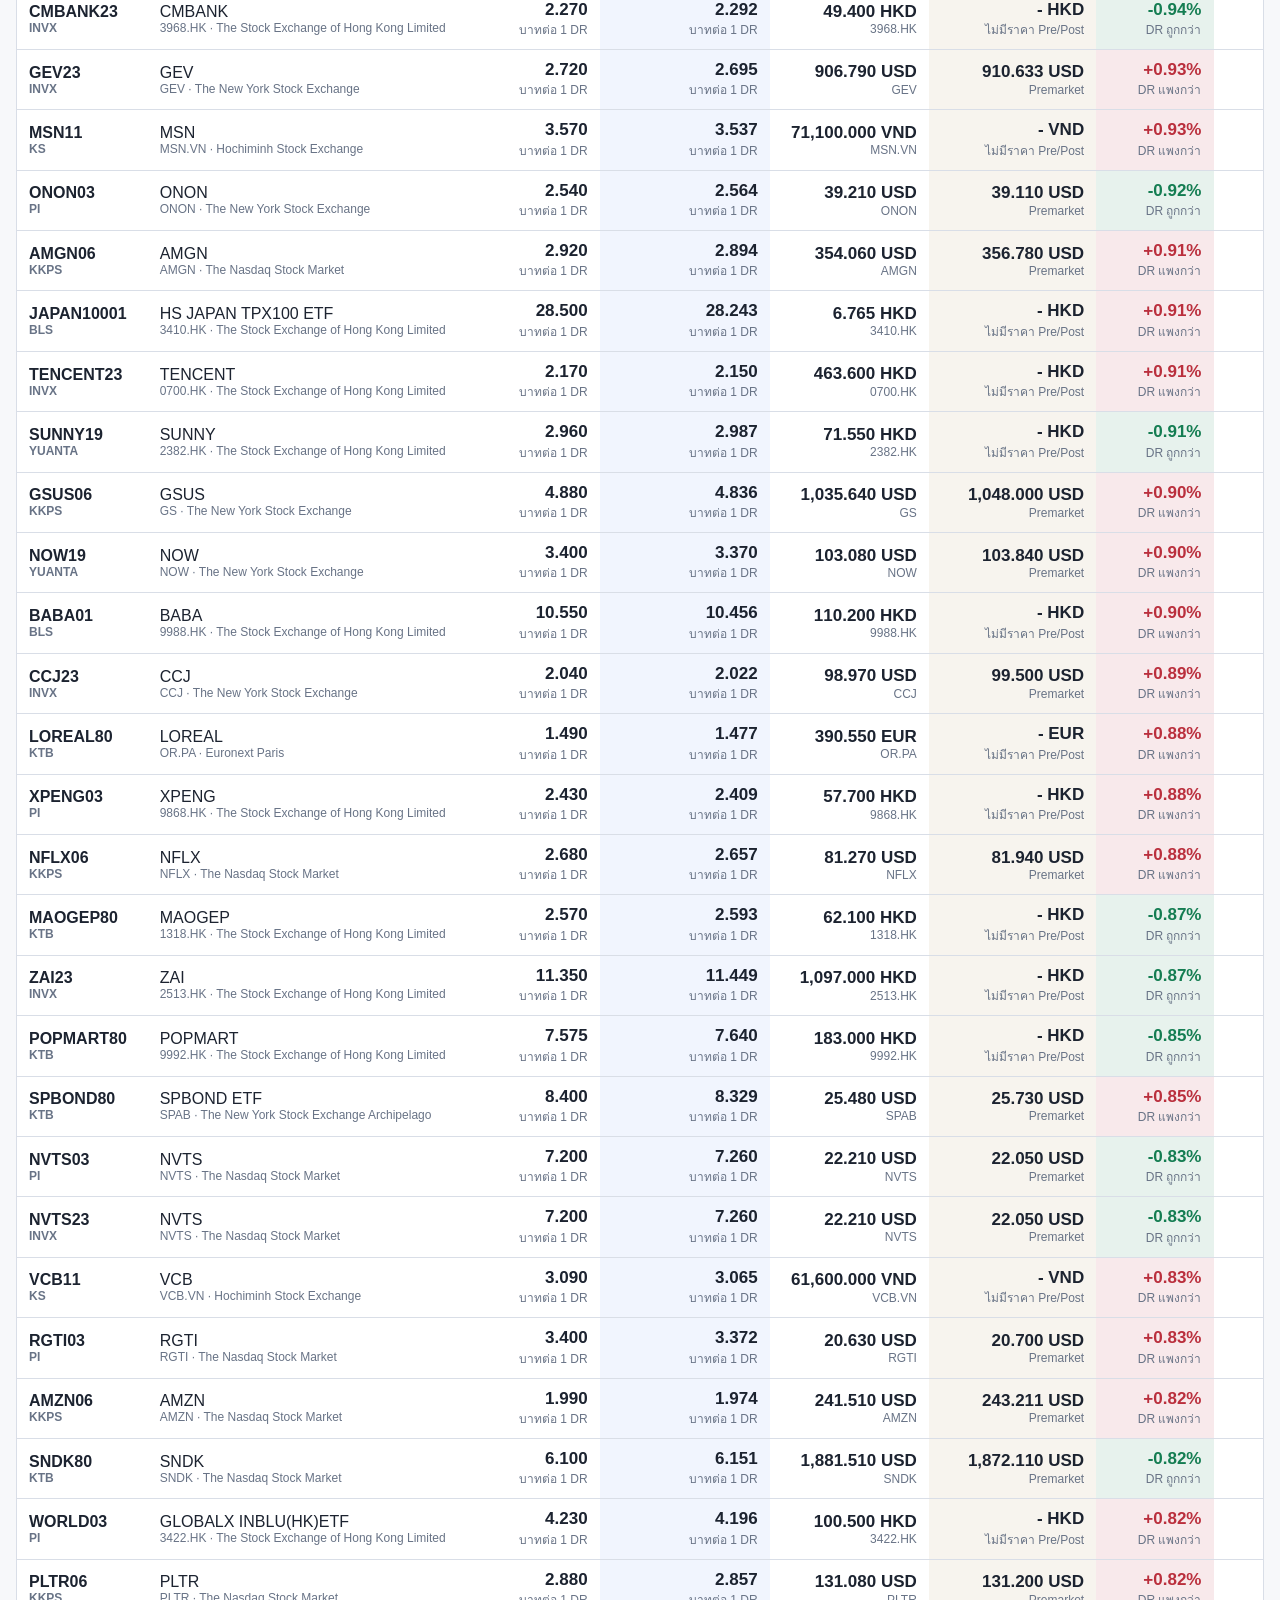
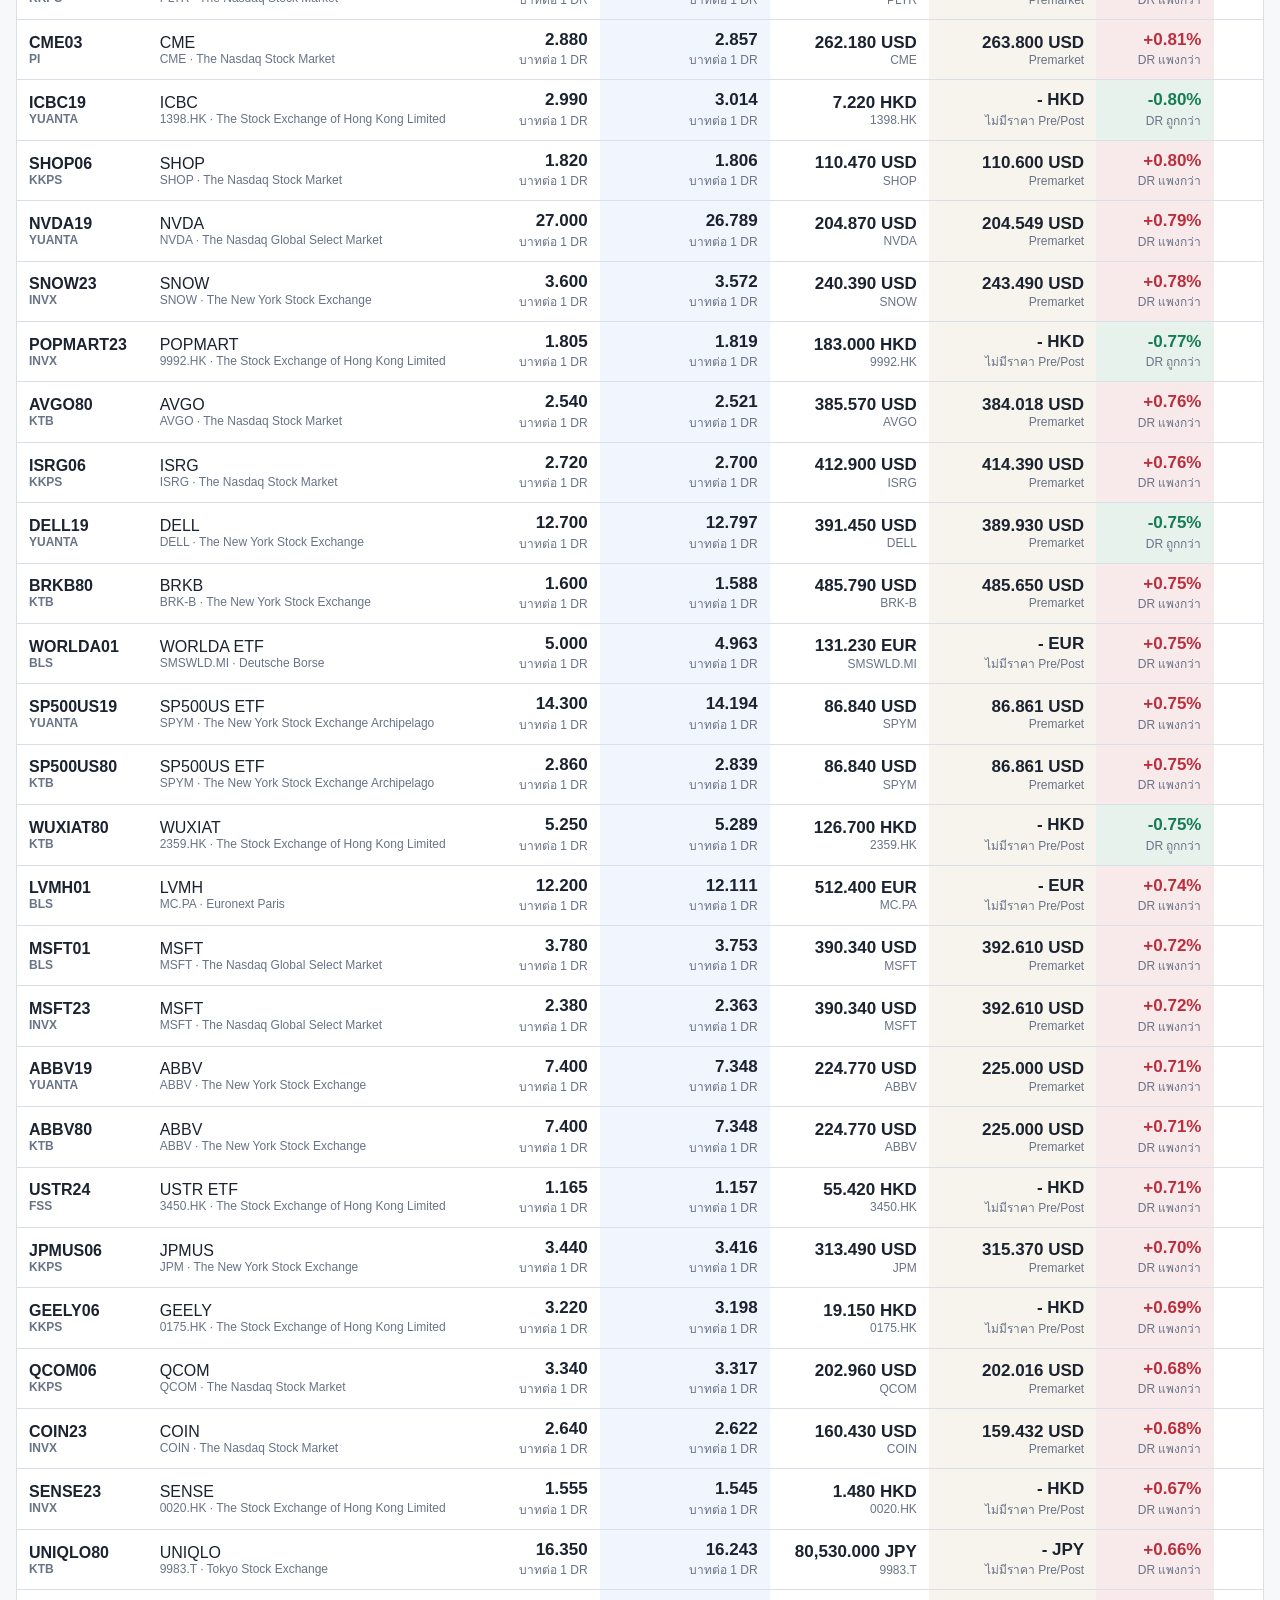
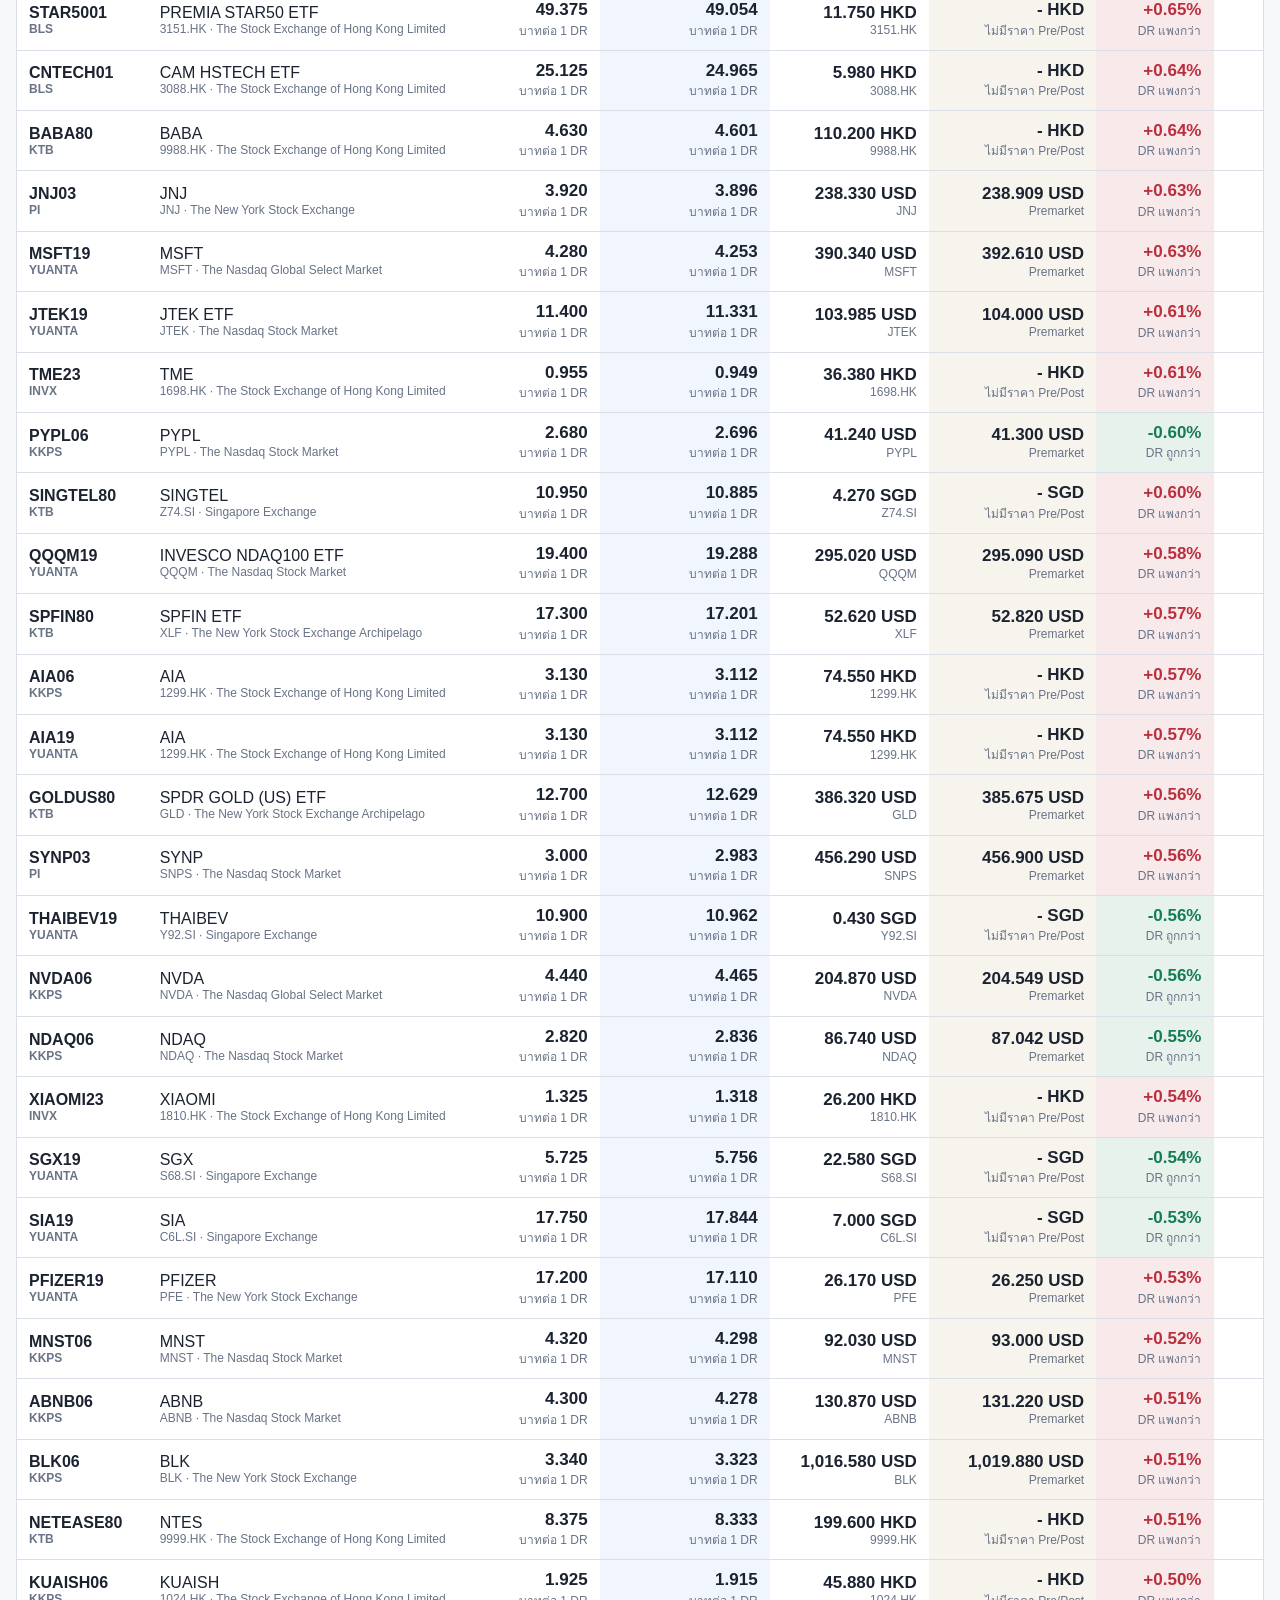
==== commit 44bf6934: "Update DR dashboard price refresh" ====
--- a/index.html
+++ b/index.html
@@ -4,6 +4,7 @@
     <meta charset="utf-8" />
     <meta name="viewport" content="width=device-width, initial-scale=1" />
     <title>Thai DR Premium Dashboard</title>
+    <link rel="icon" href="data:," />
     <link rel="stylesheet" href="web/styles.css" />
   </head>
   <body>
@@ -18,9 +19,7 @@
           </p>
         </div>
         <div class="actions">
-          <button id="refreshBtn" title="Load latest generated data">Refresh</button>
-          <button id="forceBtn" class="ghost" title="Only available when running local Python server">Full Profile Refresh</button>
-          <a id="exportLink" class="ghost linkbtn" href="data/dashboard.csv">Export CSV</a>
+          <button id="priceBtn" title="Update DR prices from SET official data, refresh underlying prices and FX, then recalculate the dashboard">Update Prices</button>
         </div>
       </section>
 
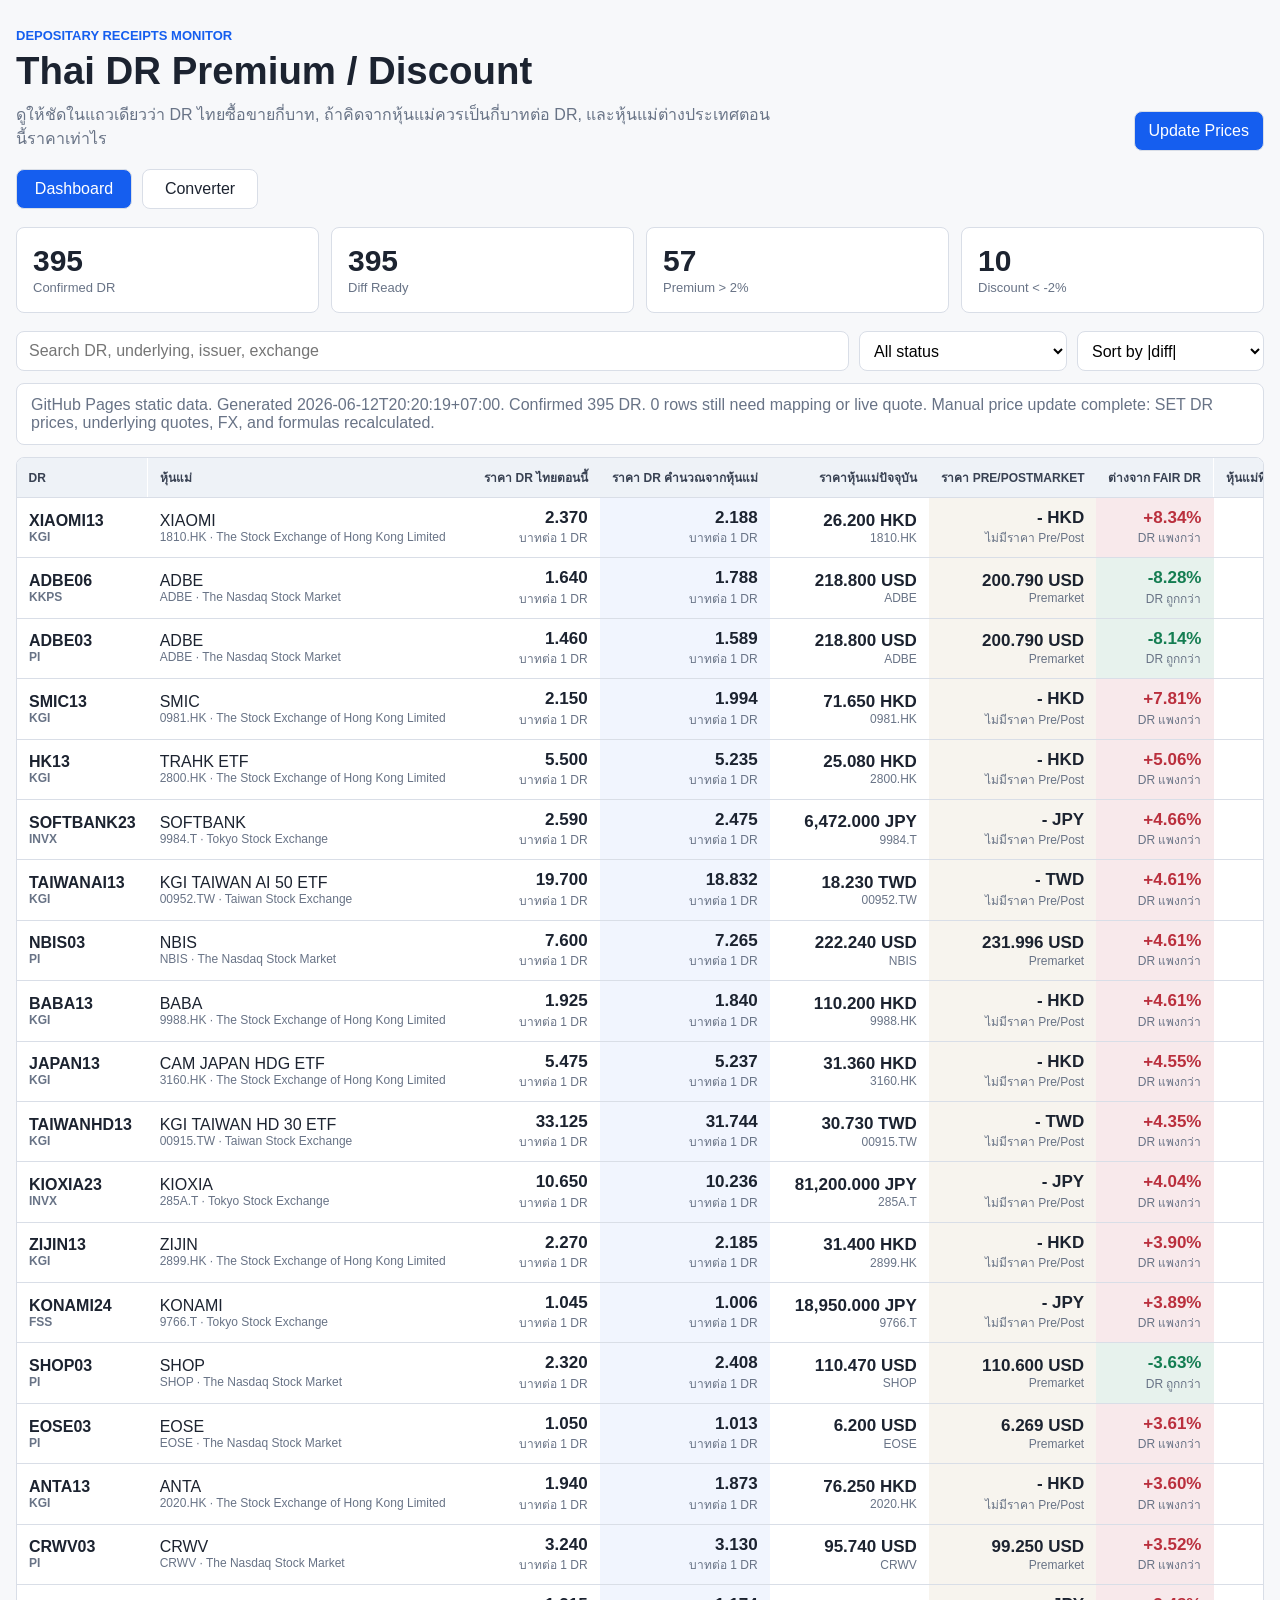
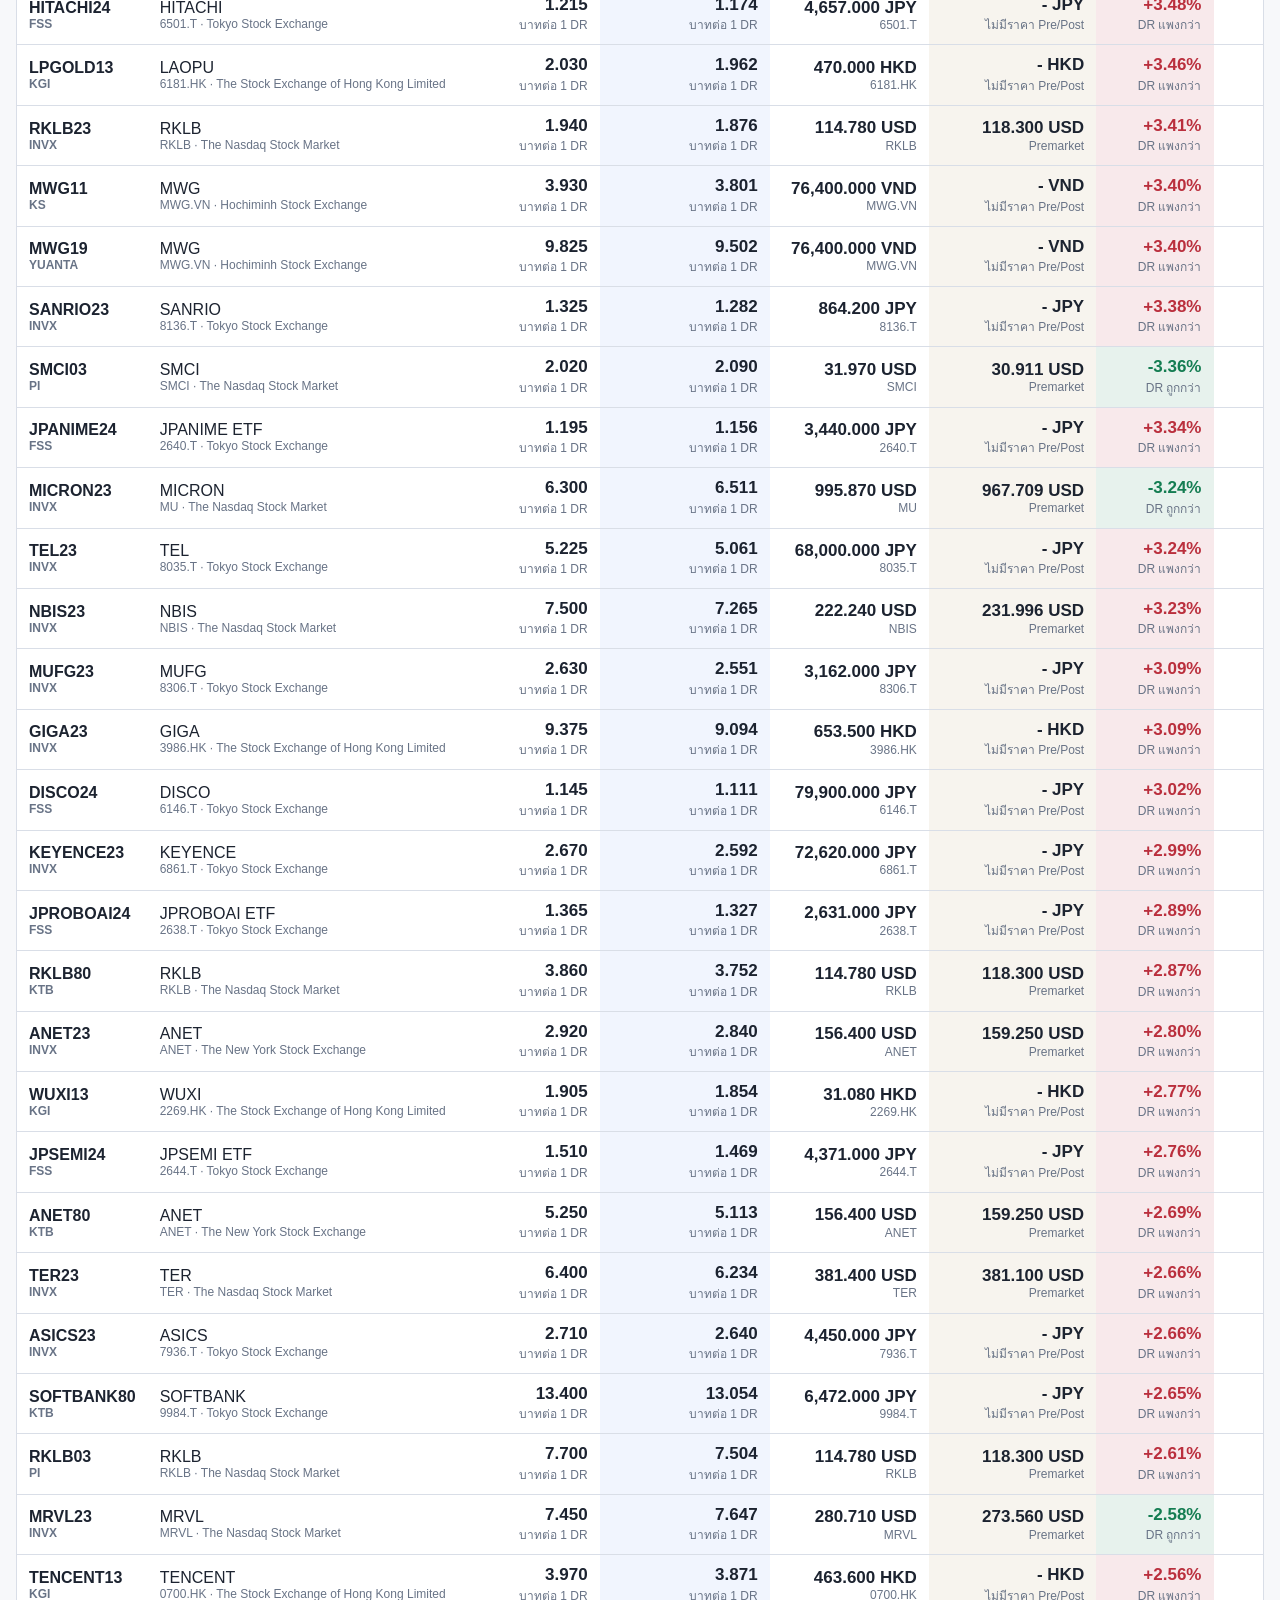
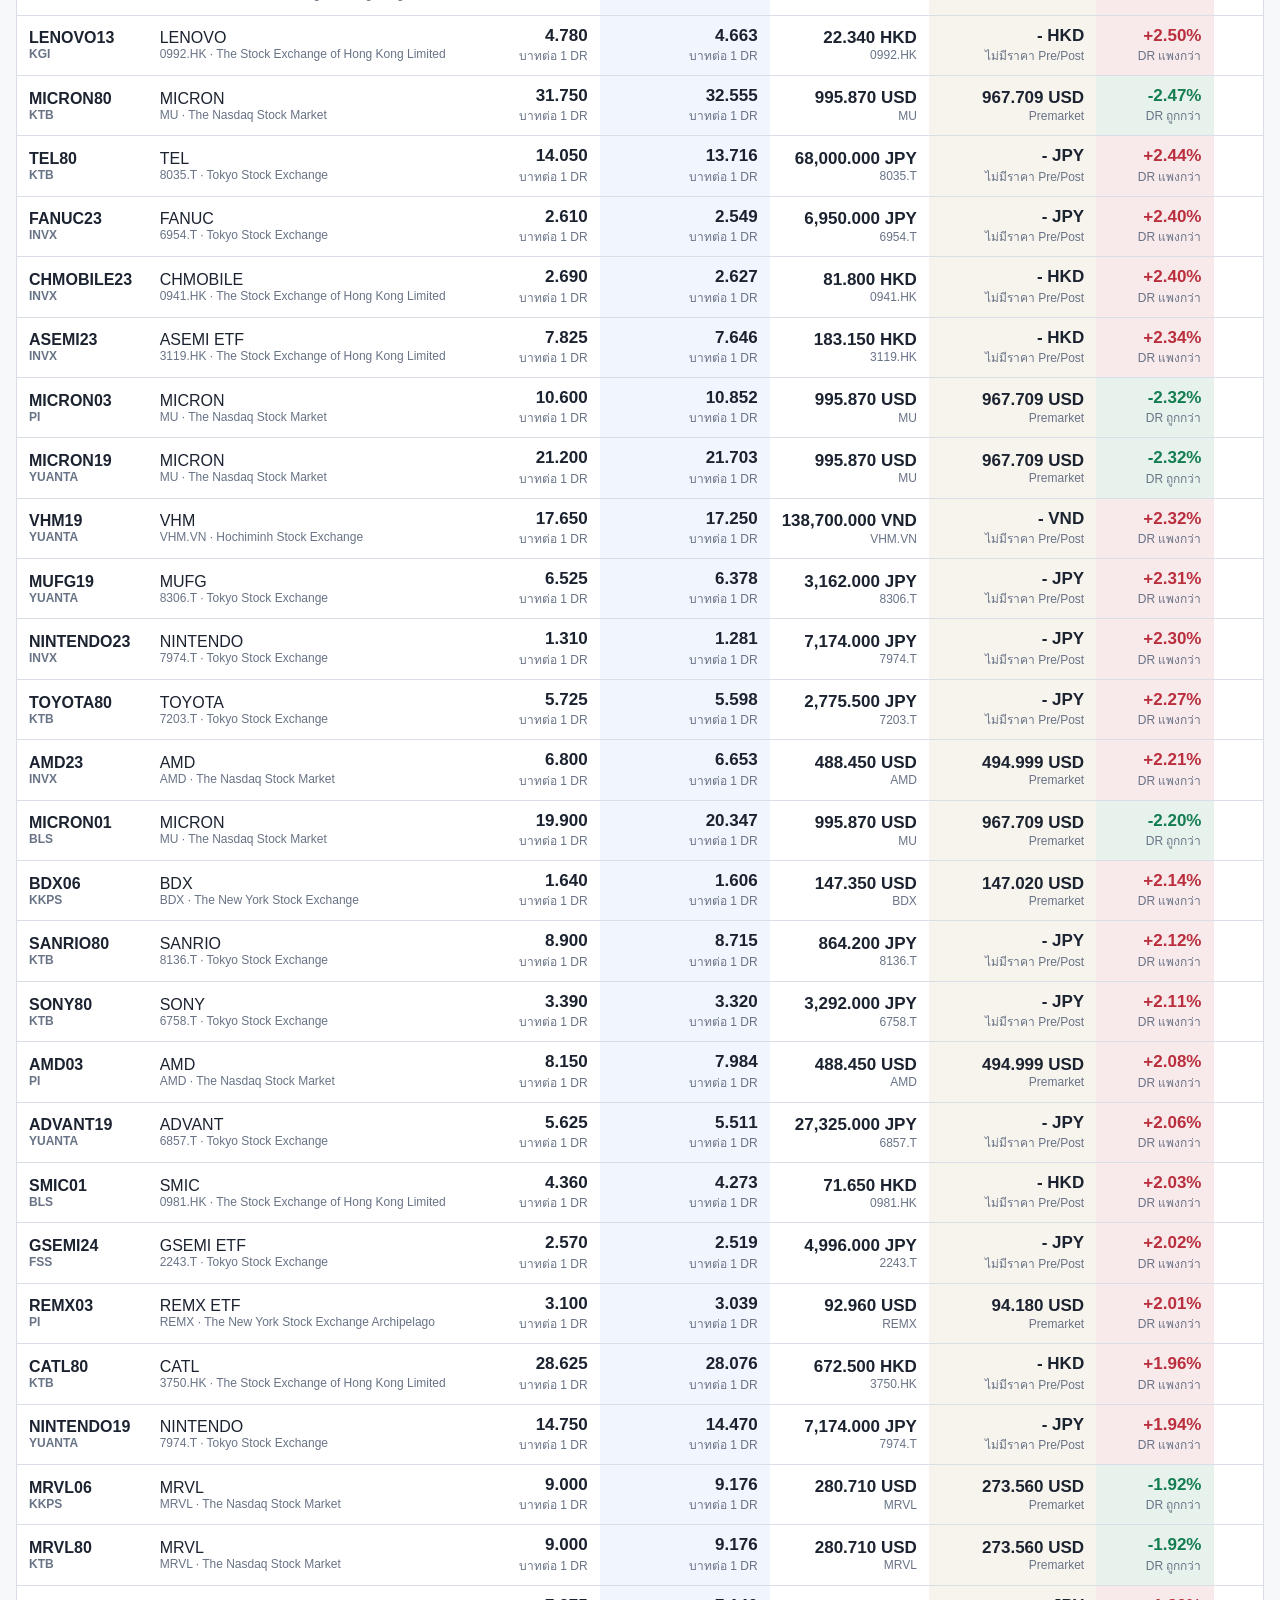
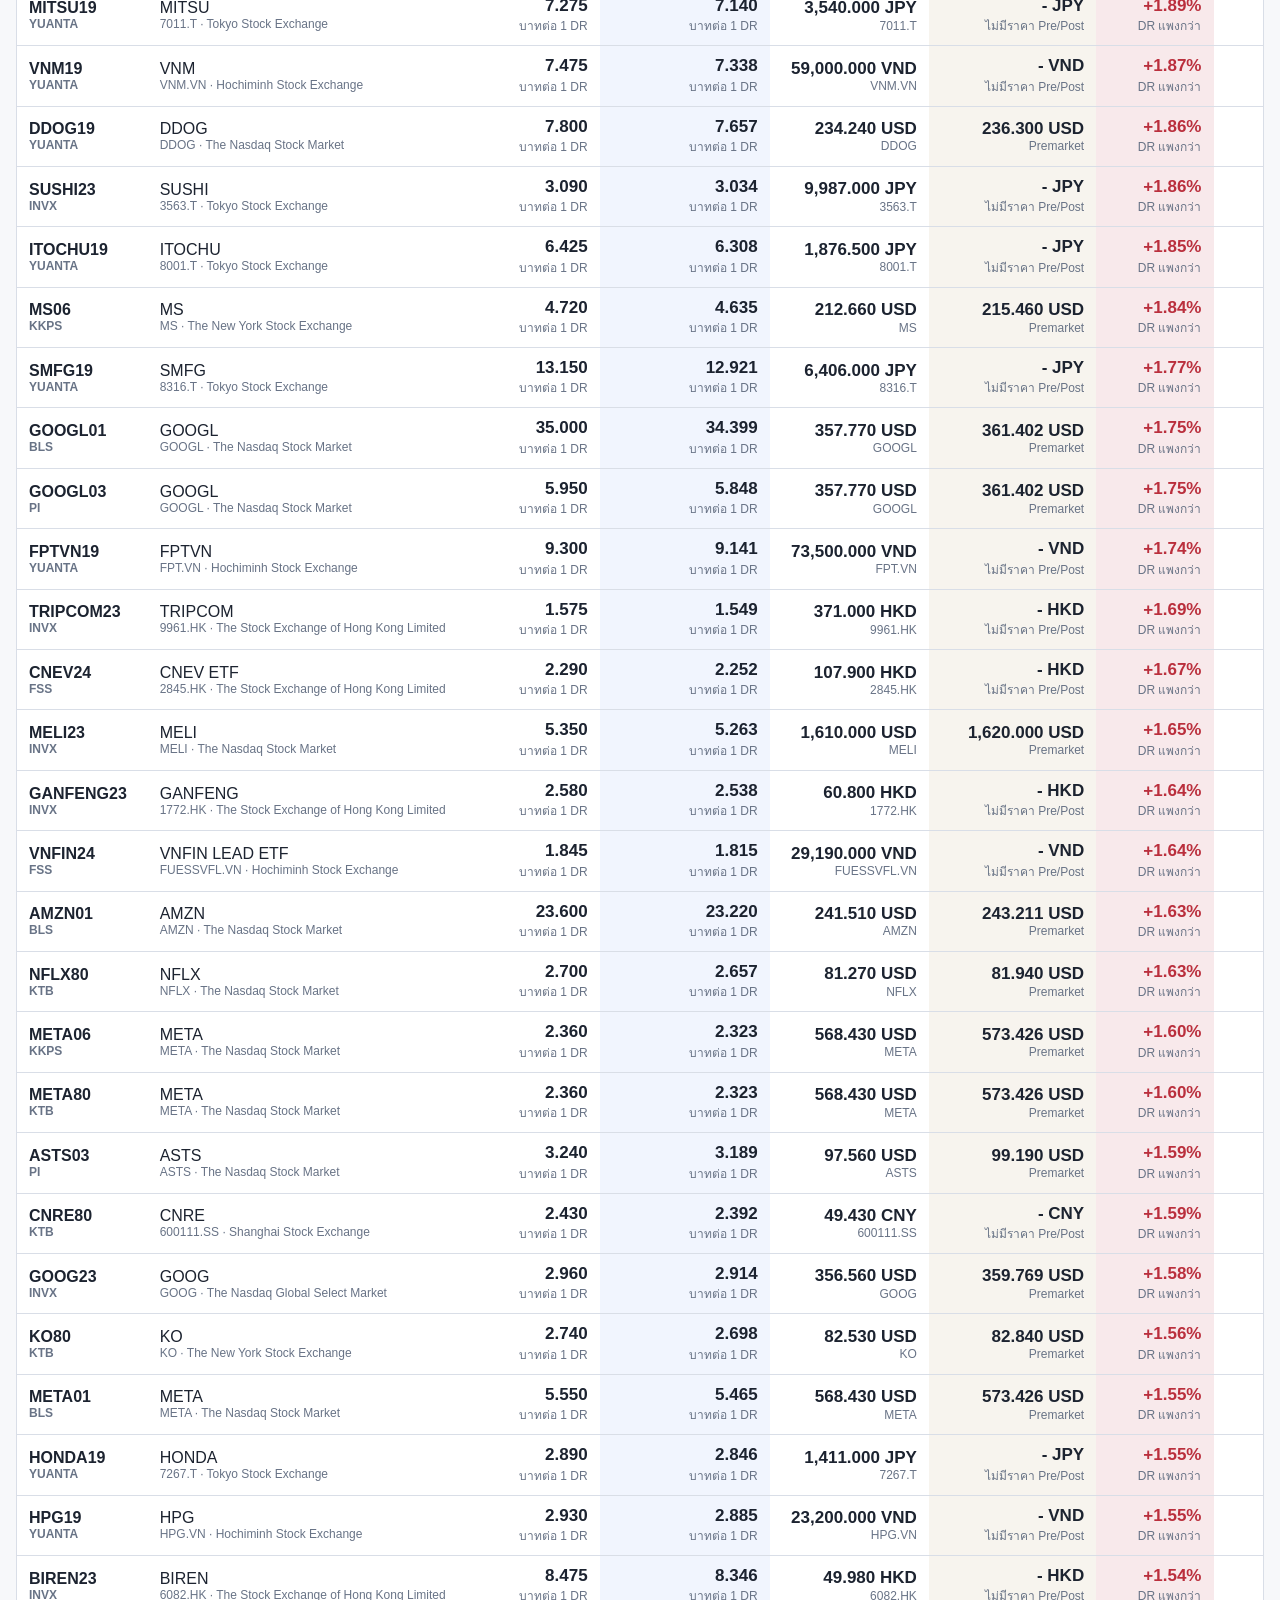
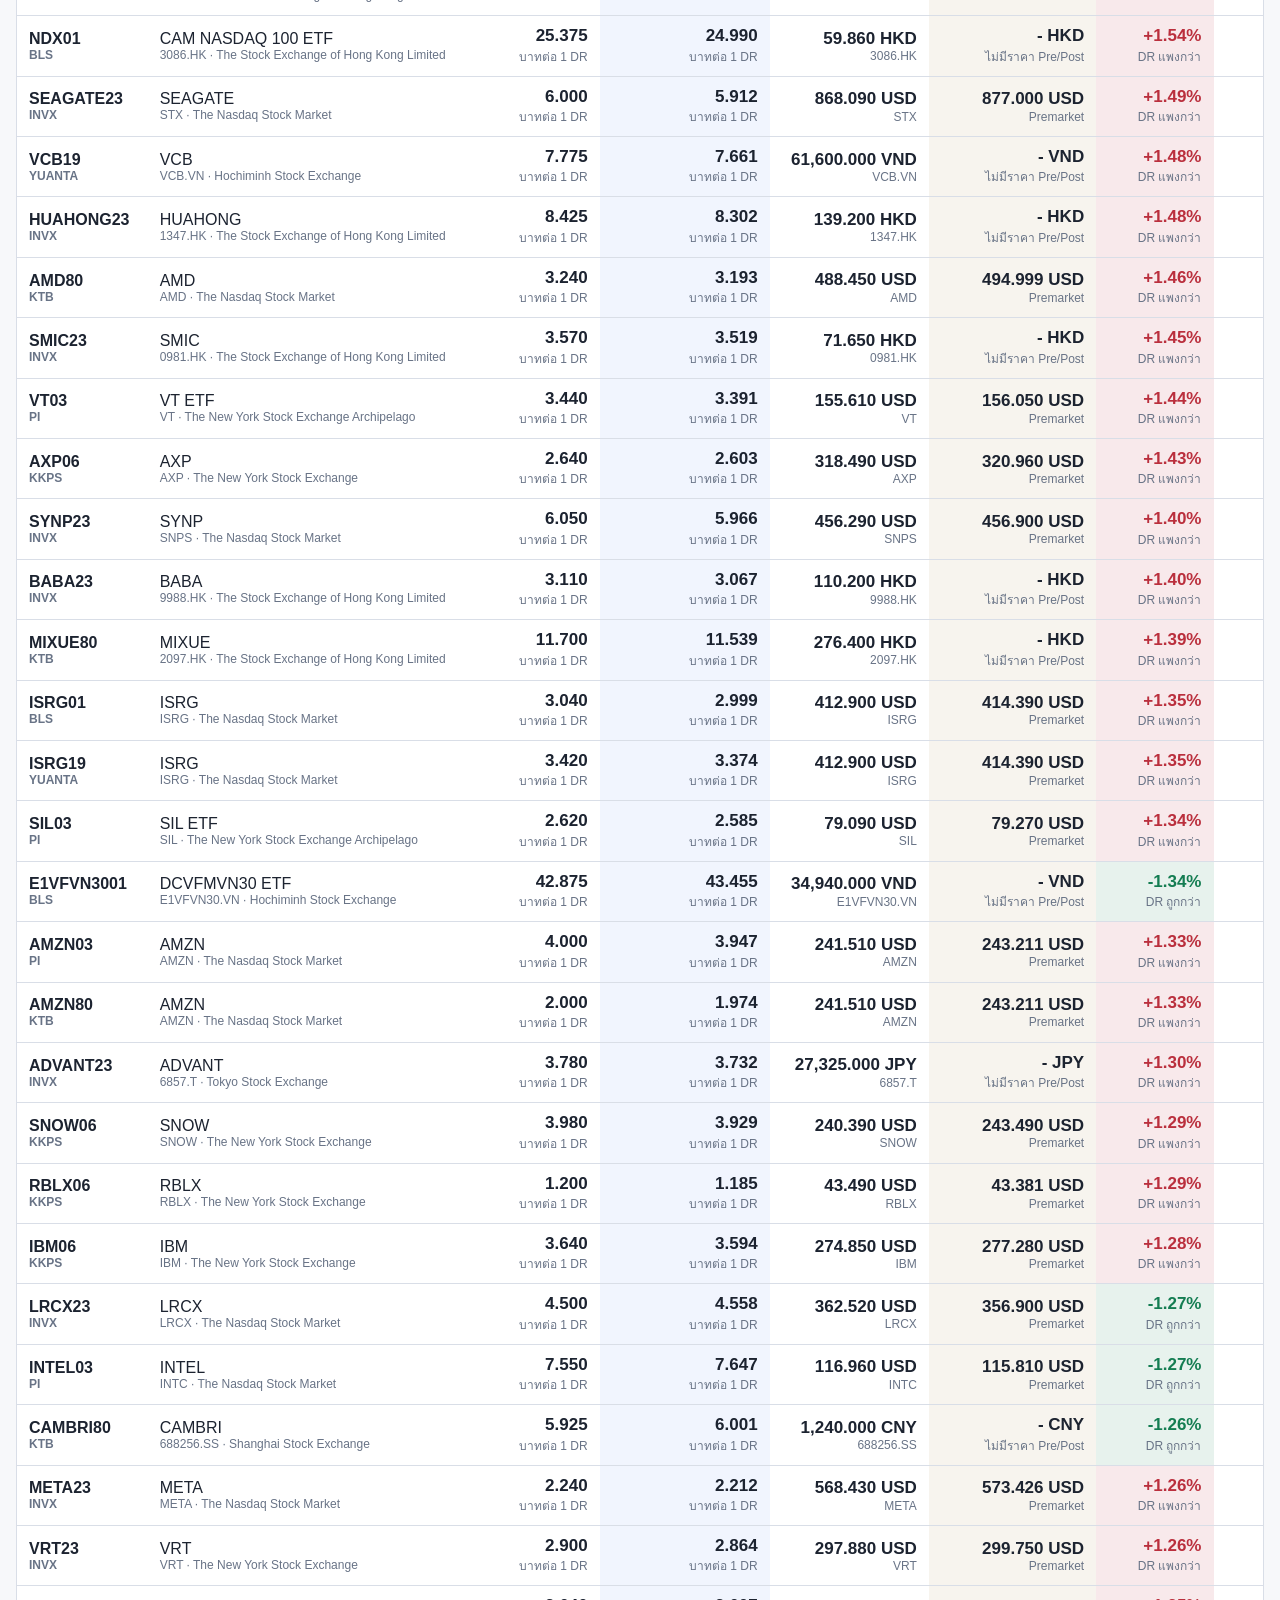
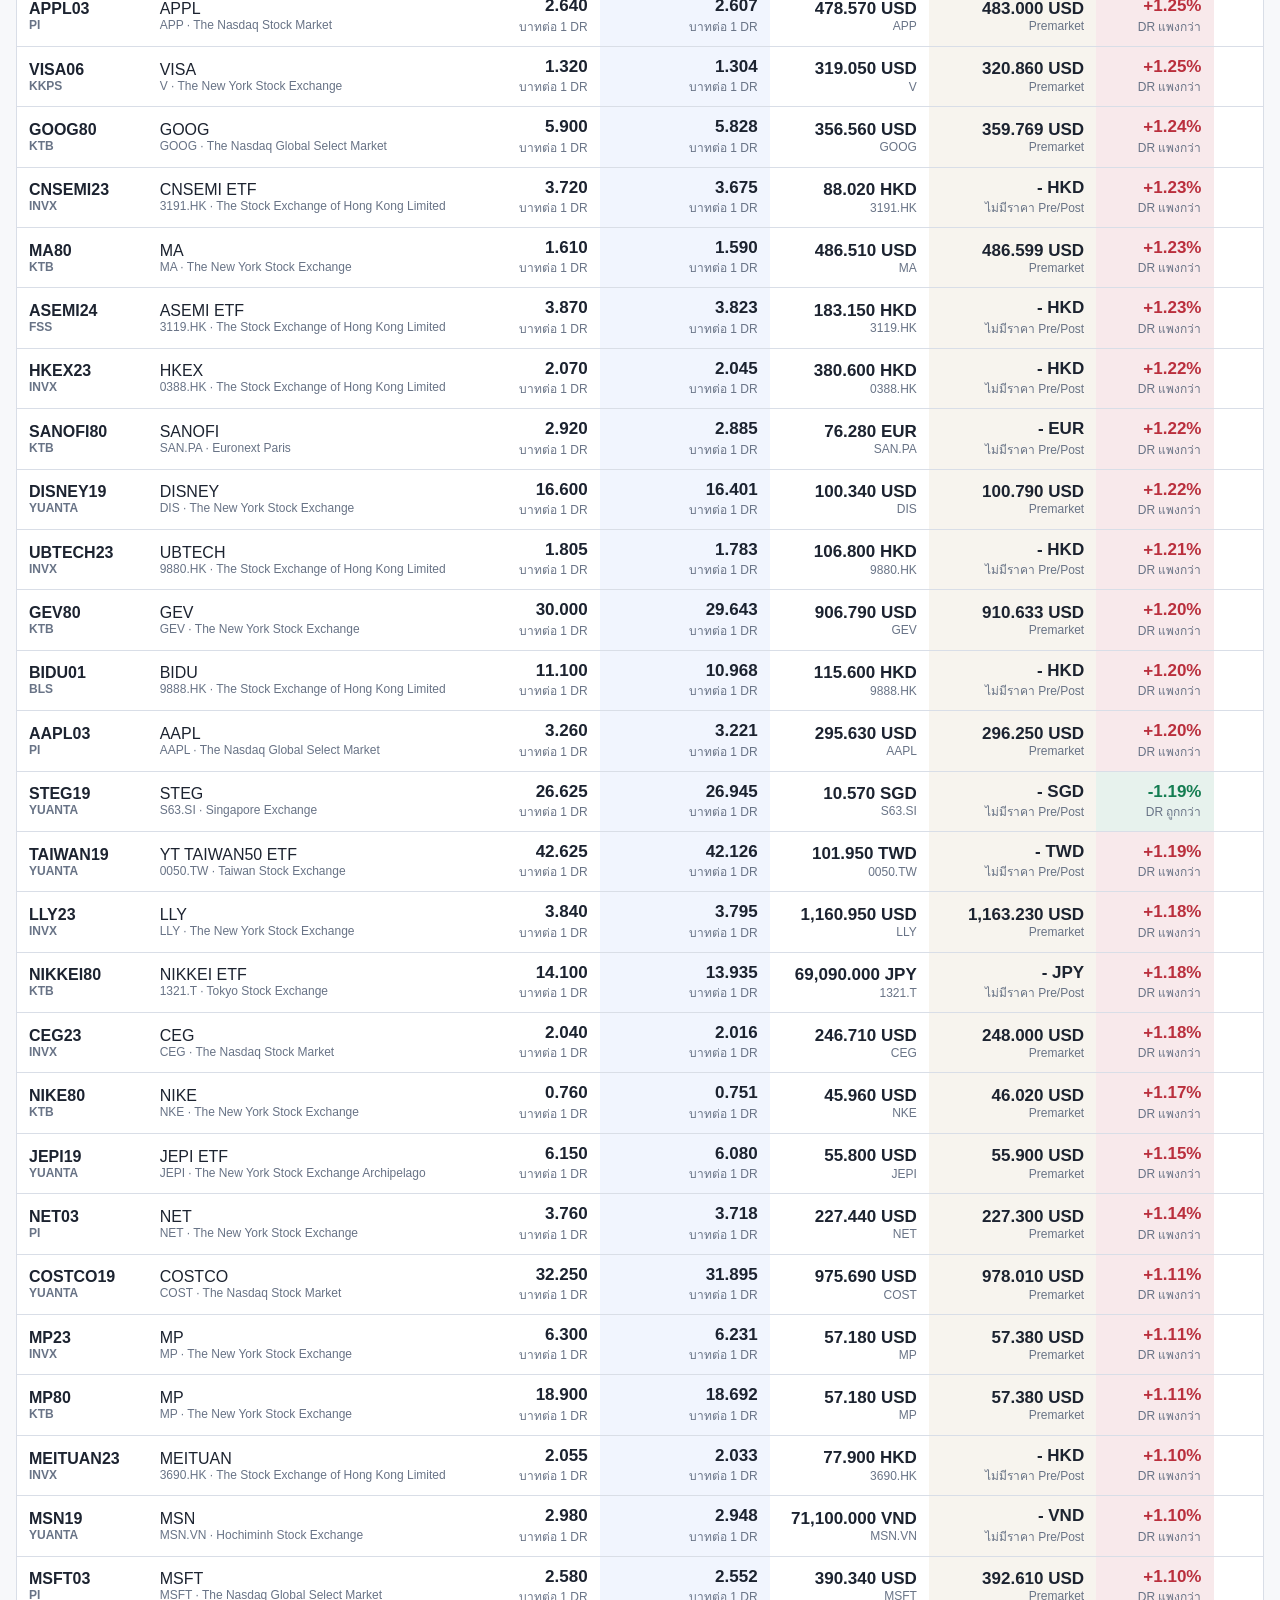
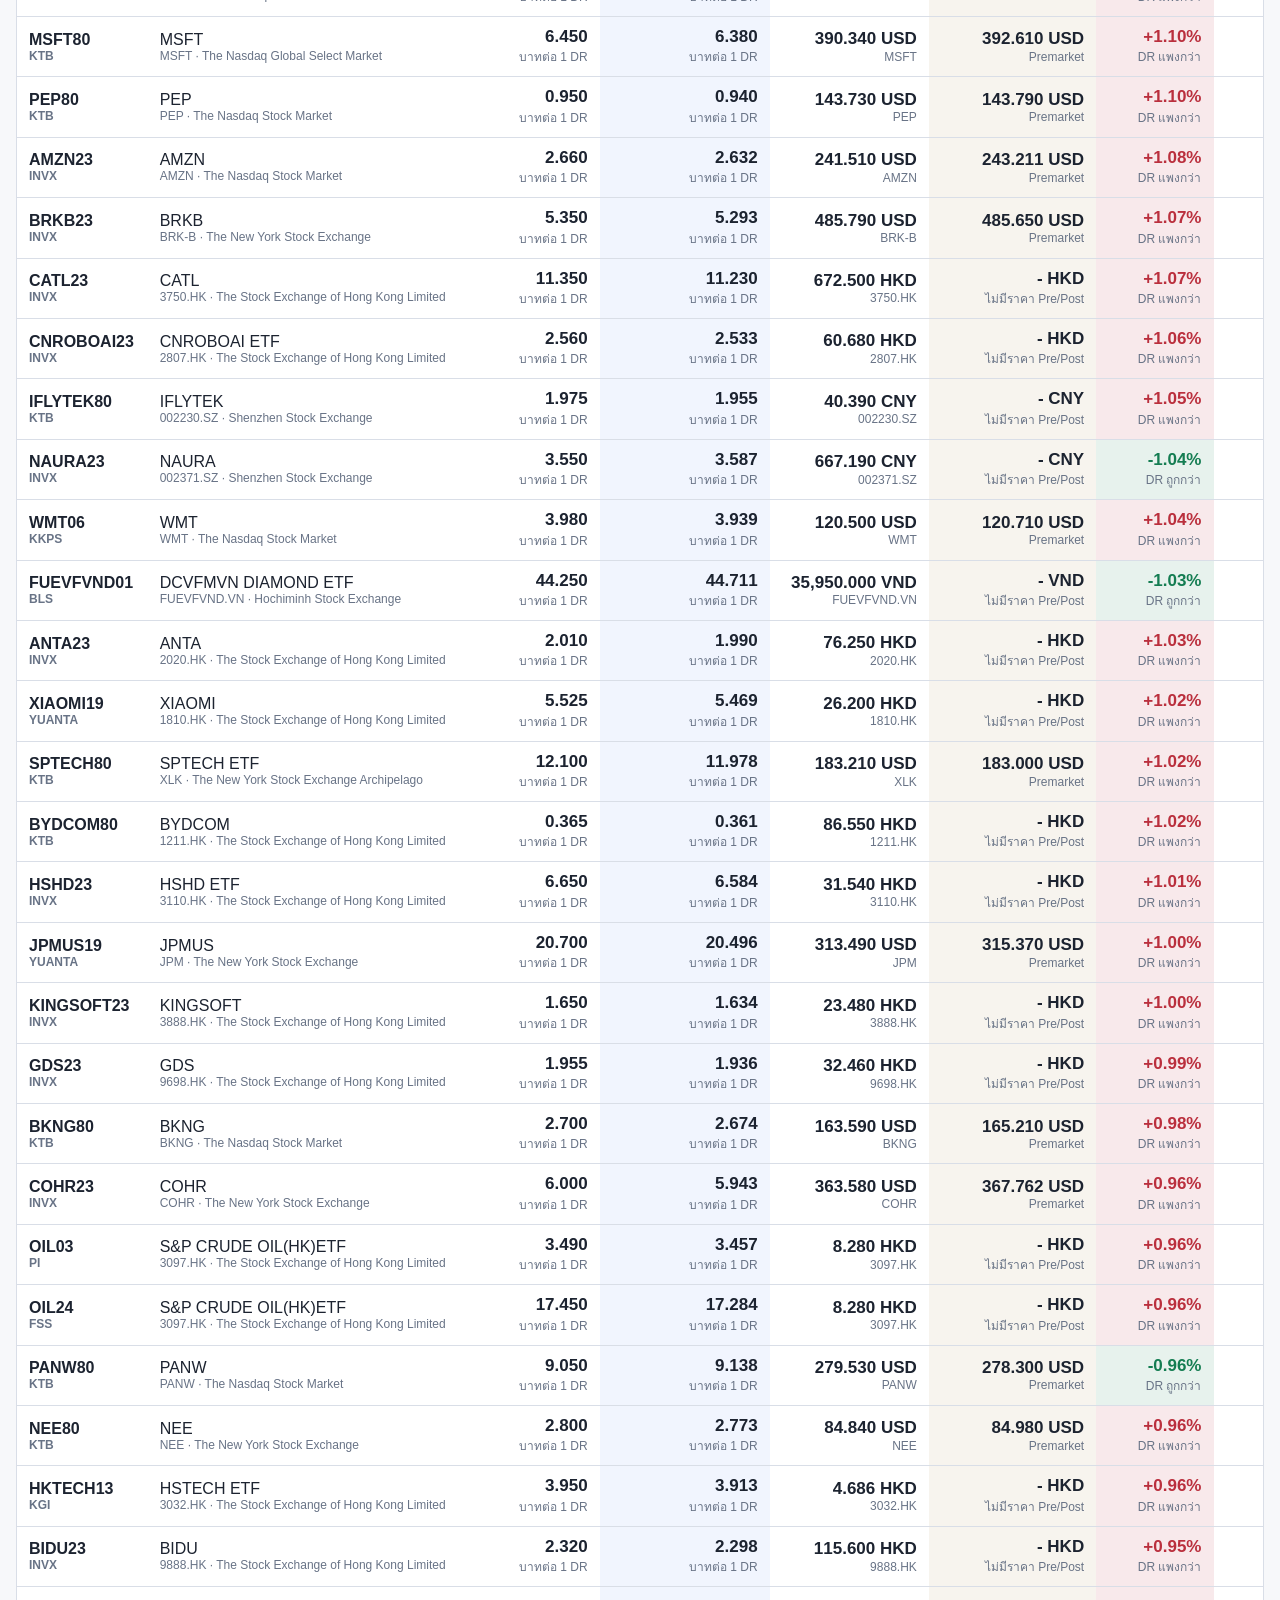
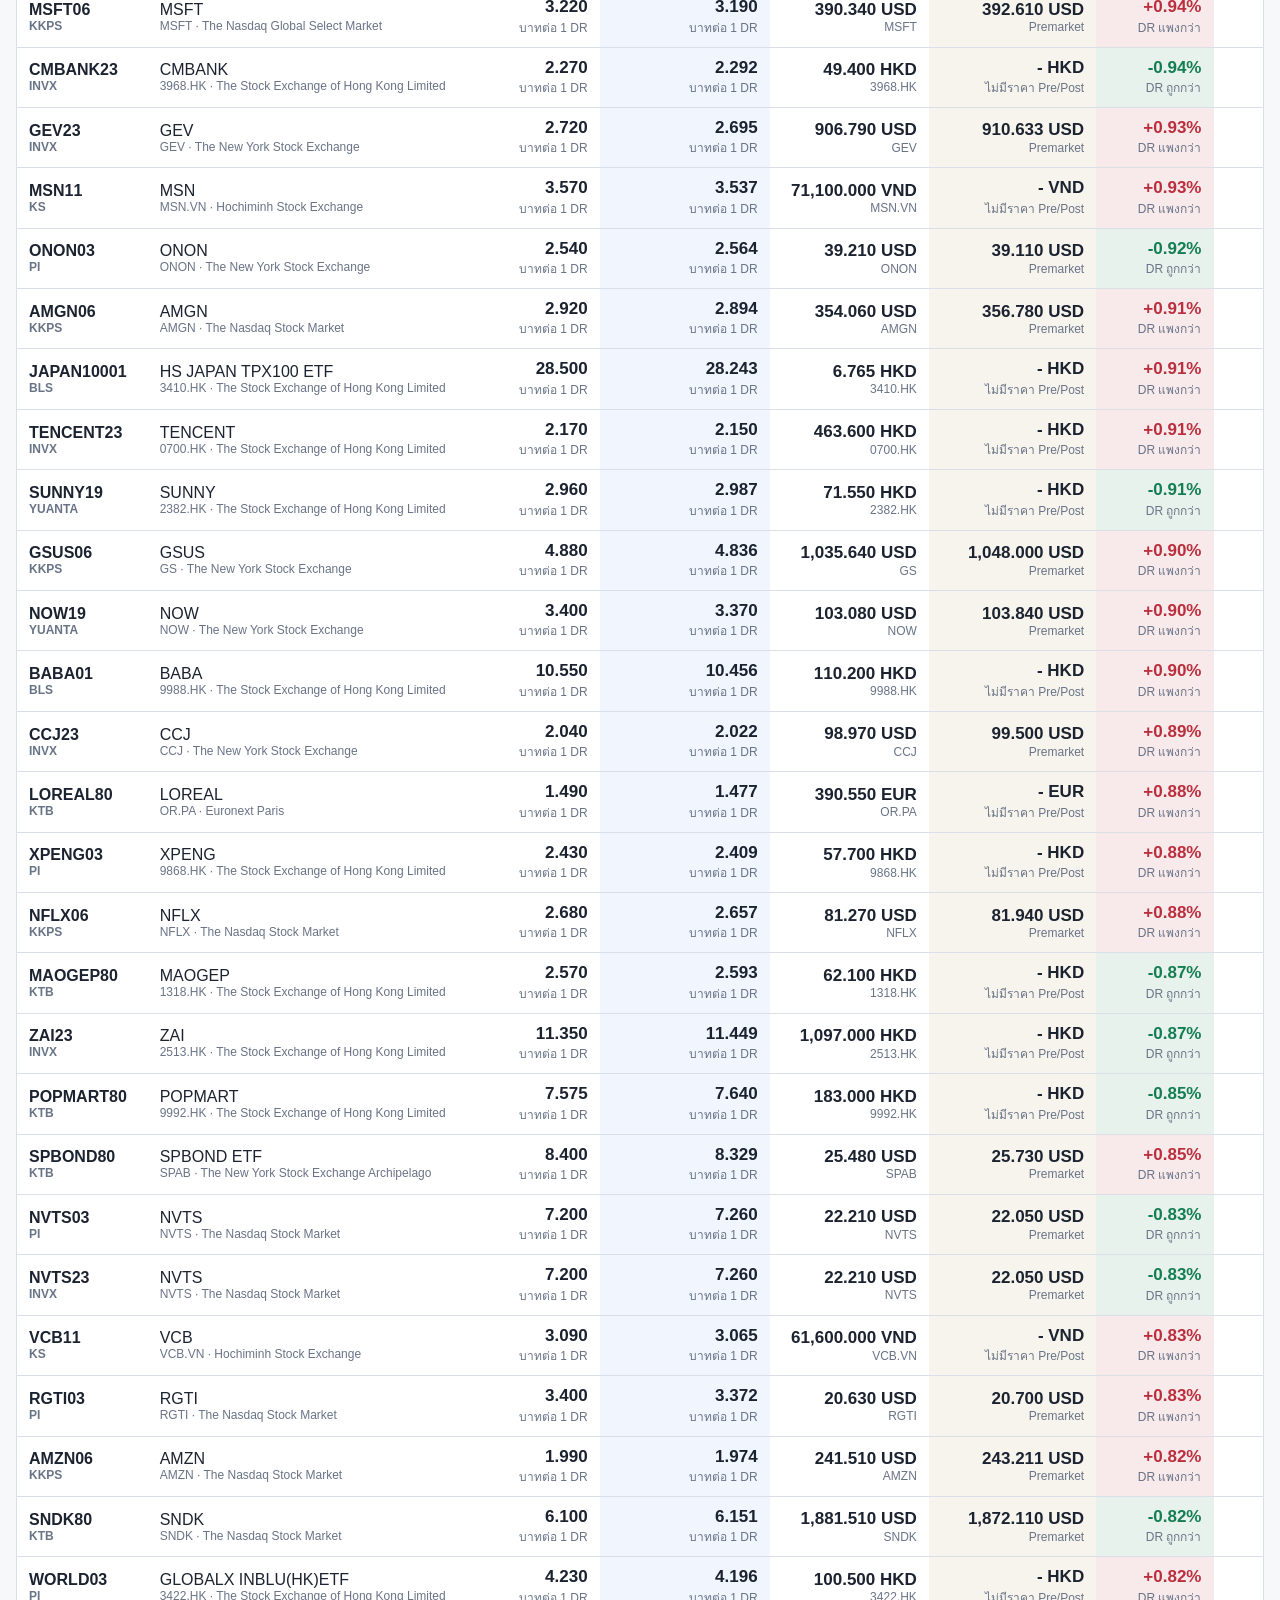
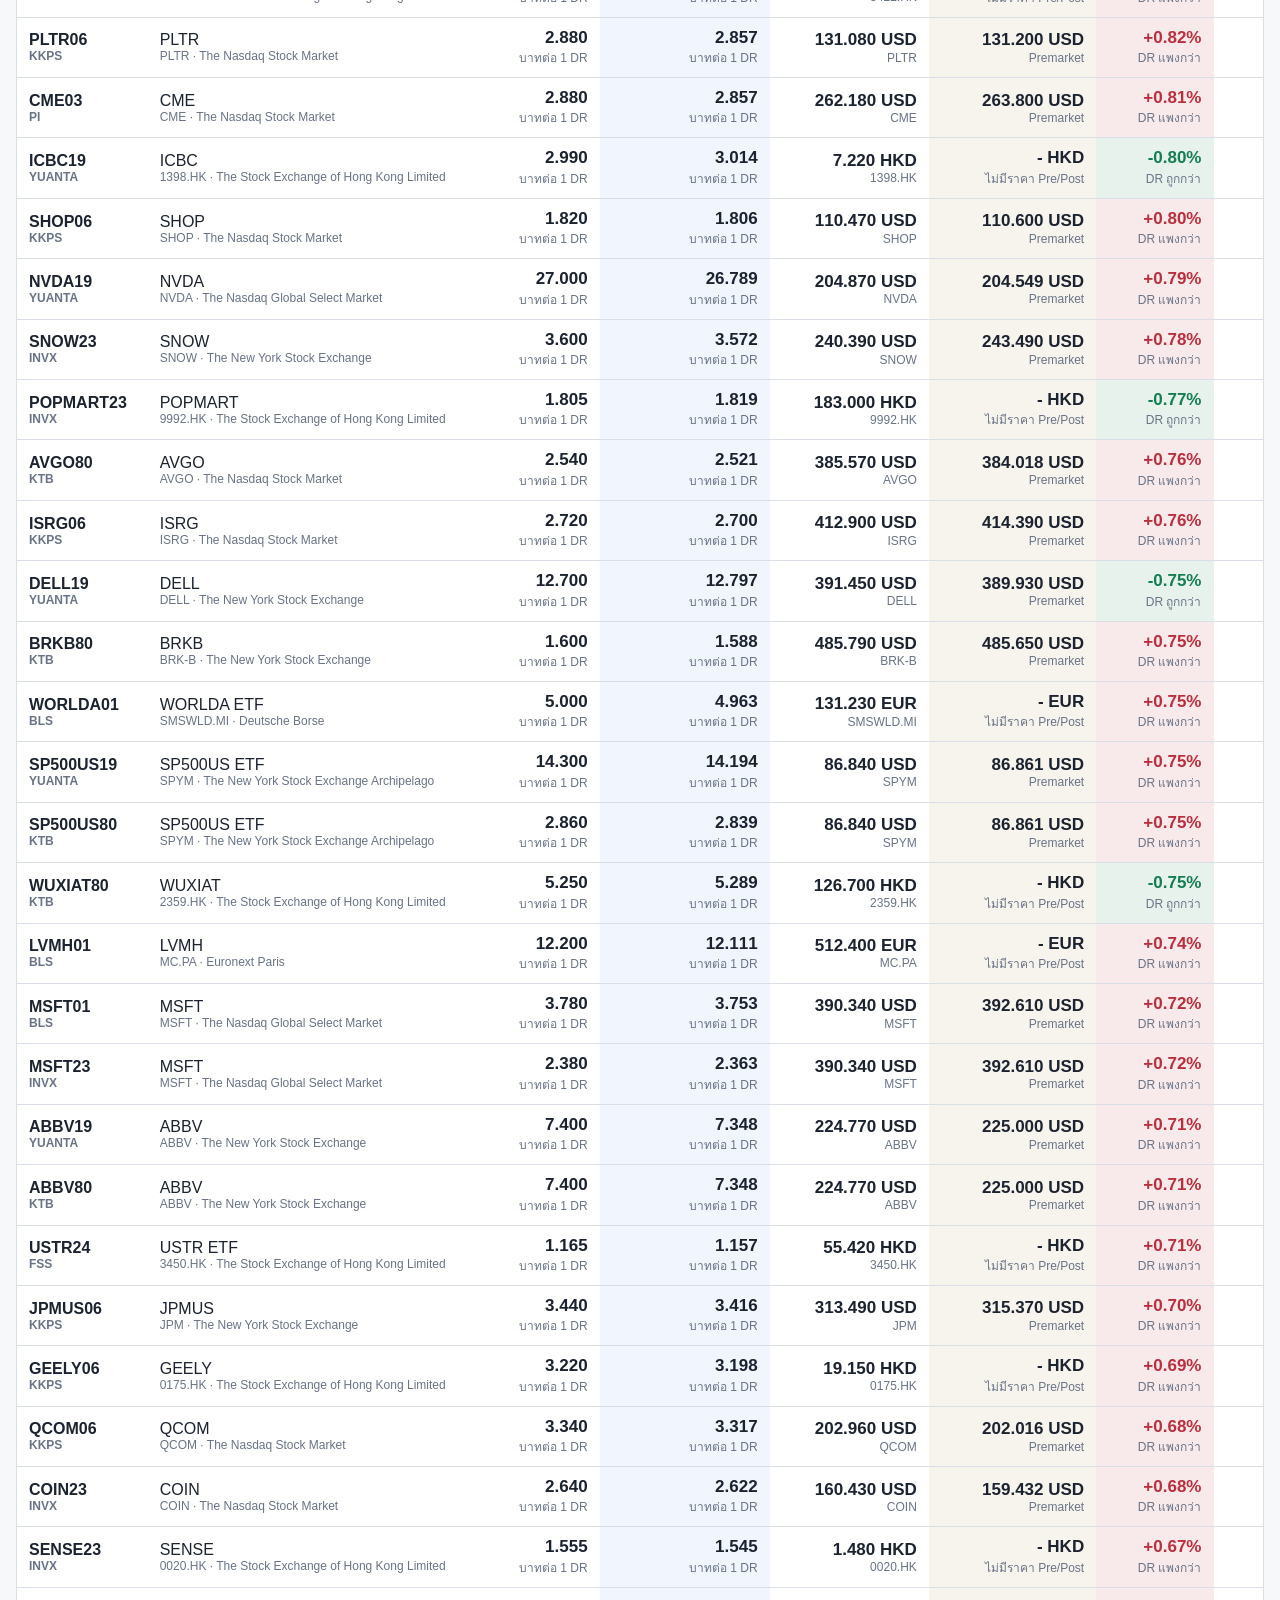
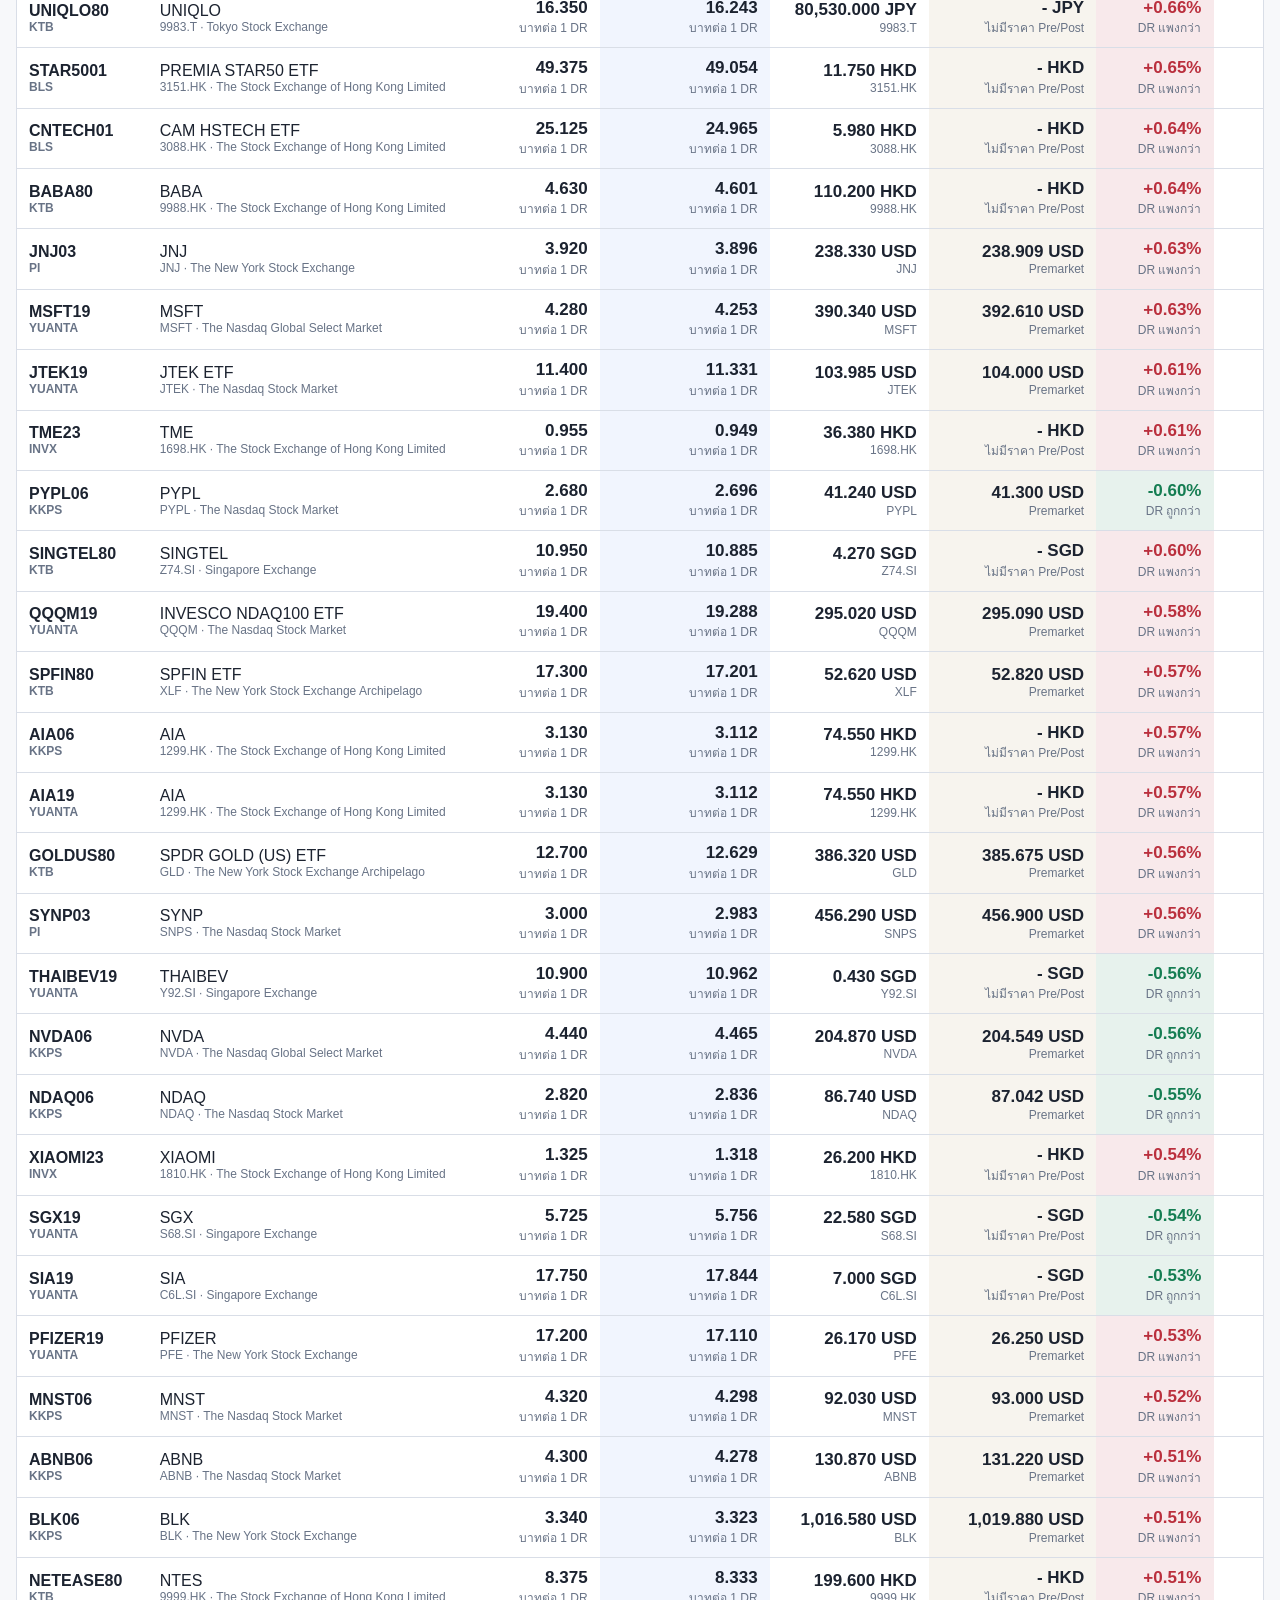
==== commit 894a746b: "Add DR price converter page" ====
--- a/index.html
+++ b/index.html
@@ -23,6 +23,11 @@
         </div>
       </section>
 
+      <section class="view-tabs" role="tablist" aria-label="Dashboard views">
+        <button id="dashboardTab" class="tab active" type="button">Dashboard</button>
+        <button id="converterTab" class="tab ghost" type="button">Converter</button>
+      </section>
+
       <section class="metrics" aria-live="polite">
         <div>
           <span id="confirmedCount">-</span>
@@ -42,44 +47,83 @@
         </div>
       </section>
 
-      <section class="controls">
-        <input id="searchInput" type="search" placeholder="Search DR, underlying, issuer, exchange" />
-        <select id="statusFilter">
-          <option value="all">All status</option>
-          <option value="premium">Premium</option>
-          <option value="discount">Discount</option>
-          <option value="ok">Near fair</option>
-          <option value="needs_mapping_or_quote">Needs mapping / quote</option>
-        </select>
-        <select id="sortSelect">
-          <option value="absDiff">Sort by |diff|</option>
-          <option value="diffDesc">Premium high to low</option>
-          <option value="diffAsc">Discount low to high</option>
-          <option value="symbol">Symbol A-Z</option>
-        </select>
+      <section id="dashboardView" class="view active">
+        <section class="controls">
+          <input id="searchInput" type="search" placeholder="Search DR, underlying, issuer, exchange" />
+          <select id="statusFilter">
+            <option value="all">All status</option>
+            <option value="premium">Premium</option>
+            <option value="discount">Discount</option>
+            <option value="ok">Near fair</option>
+            <option value="needs_mapping_or_quote">Needs mapping / quote</option>
+          </select>
+          <select id="sortSelect">
+            <option value="absDiff">Sort by |diff|</option>
+            <option value="diffDesc">Premium high to low</option>
+            <option value="diffAsc">Discount low to high</option>
+            <option value="symbol">Symbol A-Z</option>
+          </select>
+        </section>
+
+        <section id="notice" class="notice">Loading dashboard...</section>
+
+        <section class="tablewrap">
+          <table>
+            <thead>
+              <tr>
+                <th>DR</th>
+                <th>หุ้นแม่</th>
+                <th>ราคา DR ไทยตอนนี้</th>
+                <th>ราคา DR คำนวณจากหุ้นแม่</th>
+                <th>ราคาหุ้นแม่ปัจจุบัน</th>
+                <th>ราคา Pre/Postmarket</th>
+                <th>ต่างจาก Fair DR</th>
+                <th>หุ้นแม่ที่ implied จาก DR</th>
+                <th>FX</th>
+                <th>Ratio</th>
+                <th>Status</th>
+              </tr>
+            </thead>
+            <tbody id="rows"></tbody>
+          </table>
+        </section>
       </section>
 
-      <section id="notice" class="notice">Loading dashboard...</section>
+      <section id="converterView" class="view converter-view" hidden>
+        <section class="converter-controls">
+          <input id="converterSearch" type="search" placeholder="Search DR, underlying, issuer, exchange" />
+          <select id="converterSelect" aria-label="Choose DR or underlying"></select>
+        </section>
 
-      <section class="tablewrap">
-        <table>
-          <thead>
-            <tr>
-              <th>DR</th>
-              <th>หุ้นแม่</th>
-              <th>ราคา DR ไทยตอนนี้</th>
-              <th>ราคา DR คำนวณจากหุ้นแม่</th>
-              <th>ราคาหุ้นแม่ปัจจุบัน</th>
-              <th>ราคา Pre/Postmarket</th>
-              <th>ต่างจาก Fair DR</th>
-              <th>หุ้นแม่ที่ implied จาก DR</th>
-              <th>FX</th>
-              <th>Ratio</th>
-              <th>Status</th>
-            </tr>
-          </thead>
-          <tbody id="rows"></tbody>
-        </table>
+        <section id="converterSummary" class="converter-summary">Loading converter...</section>
+
+        <section class="converter-grid">
+          <div class="converter-card">
+            <h2>หุ้นแม่ -> DR</h2>
+            <label for="underlyingPriceInput">ราคาหุ้นแม่</label>
+            <div class="input-row">
+              <input id="underlyingPriceInput" type="number" inputmode="decimal" step="0.0001" />
+              <span id="underlyingCurrencyLabel">-</span>
+            </div>
+            <div class="converter-output">
+              <span id="fairDrOutput">-</span>
+              <label>บาทต่อ 1 DR</label>
+            </div>
+          </div>
+
+          <div class="converter-card">
+            <h2>DR -> หุ้นแม่</h2>
+            <label for="drPriceInput">ราคา DR</label>
+            <div class="input-row">
+              <input id="drPriceInput" type="number" inputmode="decimal" step="0.0001" />
+              <span>THB</span>
+            </div>
+            <div class="converter-output">
+              <span id="impliedUnderlyingOutput">-</span>
+              <label id="impliedCurrencyLabel">- ต่อหุ้นแม่</label>
+            </div>
+          </div>
+        </section>
       </section>
     </main>
     <script src="web/app.js"></script>
--- a/web/styles.css
+++ b/web/styles.css
@@ -59,7 +59,9 @@
 }
 
 .actions,
-.controls {
+.controls,
+.view-tabs,
+.converter-controls {
   display: flex;
   gap: 10px;
   flex-wrap: wrap;
@@ -92,6 +94,20 @@
   color: var(--text);
 }
 
+.view-tabs {
+  margin: 16px 0 0;
+}
+
+.view-tabs .tab {
+  min-width: 116px;
+  justify-content: center;
+}
+
+.view-tabs .tab.active {
+  background: var(--blue);
+  color: #fff;
+}
+
 button:disabled {
   cursor: wait;
   opacity: 0.65;
@@ -131,14 +147,101 @@
   margin: 18px 0 12px;
 }
 
-.controls input {
+.controls input,
+.converter-controls input {
   flex: 1 1 360px;
   padding: 0 12px;
 }
 
-.controls select {
+.controls select,
+.converter-controls select {
   padding: 0 10px;
   background: #fff;
+}
+
+.converter-view {
+  margin-top: 18px;
+}
+
+.converter-controls {
+  margin-bottom: 12px;
+}
+
+.converter-controls select {
+  flex: 1 1 420px;
+}
+
+.converter-summary,
+.converter-card {
+  background: var(--panel);
+  border: 1px solid var(--line);
+  border-radius: 8px;
+}
+
+.converter-summary {
+  margin-bottom: 12px;
+  padding: 12px 14px;
+  color: var(--muted);
+}
+
+.converter-grid {
+  display: grid;
+  grid-template-columns: repeat(2, minmax(280px, 1fr));
+  gap: 12px;
+}
+
+.converter-card {
+  padding: 16px;
+}
+
+.converter-card h2 {
+  margin: 0 0 14px;
+  font-size: 18px;
+}
+
+.converter-card label {
+  display: block;
+  color: var(--muted);
+  font-size: 13px;
+  margin-bottom: 7px;
+}
+
+.input-row {
+  display: grid;
+  grid-template-columns: minmax(0, 1fr) auto;
+  align-items: center;
+  gap: 8px;
+}
+
+.input-row input {
+  width: 100%;
+  padding: 0 12px;
+}
+
+.input-row span {
+  color: var(--muted);
+  min-width: 44px;
+}
+
+.converter-output {
+  margin-top: 16px;
+  padding-top: 14px;
+  border-top: 1px solid var(--line);
+}
+
+.converter-output span {
+  display: block;
+  font-size: 30px;
+  font-weight: 760;
+  line-height: 1.2;
+}
+
+.convert-link {
+  cursor: pointer;
+}
+
+.convert-link:hover {
+  background: rgba(21, 94, 239, 0.08);
 }
 
 .notice {
@@ -256,4 +359,8 @@
   .metrics {
     grid-template-columns: repeat(2, minmax(120px, 1fr));
   }
-}
+
+  .converter-grid {
+    grid-template-columns: 1fr;
+  }
+}
